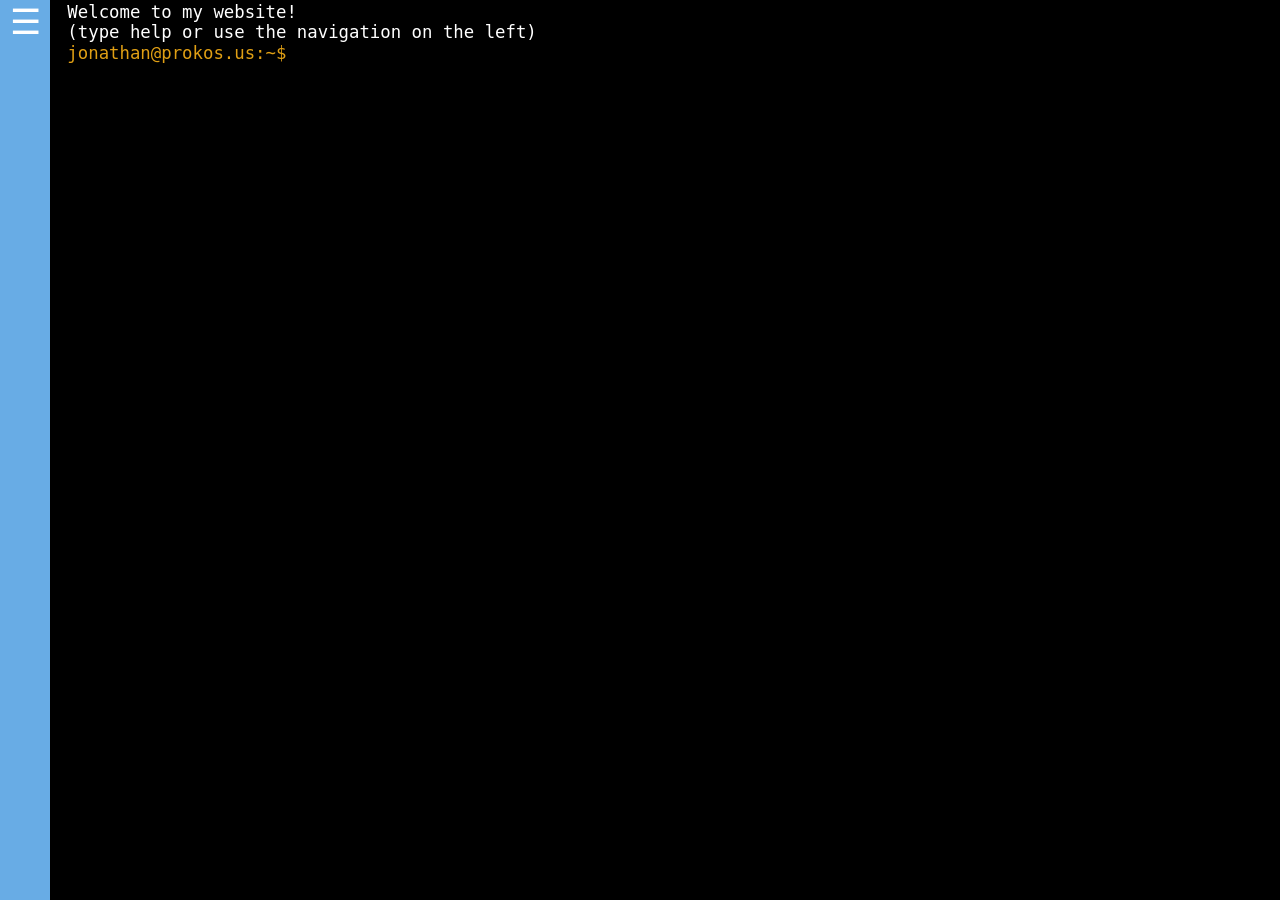
==== index.html @ 9cf555de "init" ====
<html>

<head>
    <meta charset="utf-8" />
    <meta http-equiv="X-UA-Compatible" content="chrome=1" />
    <meta name="viewport" content="width=device-width, initial-scale=1.0">
    <title>Jonathan Prokos</title>
    <link rel="icon" src="./img/favicon.png" type="image/x-icon" />
    <link href="./css/main.css" rel="stylesheet" type="text/css" />
    <script src="./js/polyfills.js"></script>
    <script src="./js/main.js"></script> </head>

<body>
    <div id="sidenav">
        <button id="sidenavBtn">&#9776;</button>
        <img id="profilePic" src="./img/profile.jpg" height="auto" width="100%">
    </div>
    <div id="container">
        <div id="output"></div>
        <div id="input-line" class="input-line">
            <div id="prompt" class="prompt-color"></div>&nbsp;
            <div>
                <input type="text" id="cmdline" autocomplete="off" autocorrect="off" autocapitalize="off" spellcheck="false"
                    autofocus/>
            </div>
        </div>
    </div>
</body>

</html>
---- css/main.css ----
::selection {
    background: #f7d07e;
}
html, body {
    width: 100%;
    height: 100%;
    margin: 0;
}
body {
    font-size: 13pt;
    font-family: monospace;
    color: white;
    background-color: black;
}
#container {
    padding: .1em 1.5em 1em 1em;
    margin-left: 50px;
    margin-right: 135px;
}
#cmdline {
    outline: none;
    background-color: transparent;
    margin: 0;
    width: 100%;
    font: inherit;
    border: none;
    color: inherit;
}
#output {
    clear: both;
    width: 100%;
}
#prompt {
    white-space: nowrap;
    display: -webkit-box;
    -webkit-box-pack: center;
    -webkit-box-orient: vertical;
    display: -moz-box;
    -moz-box-pack: center;
    -moz-box-orient: vertical;
    display: box;
    box-pack: center;
    box-orient: vertical;
    -webkit-user-select: none;
    -moz-user-select: none;
    user-select: none;
}
.prompt-color {
    color: #e09f14;
}
.input-line {
    display: -webkit-box;
    -webkit-box-orient: horizontal;
    -webkit-box-align: stretch;
    display: -moz-box;
    -moz-box-orient: horizontal;
    -moz-box-align: stretch;
    display: box;
    box-orient: horizontal;
    box-align: stretch;
    clear: both;
}
.input-line > div:nth-child(2) {
    -webkit-box-flex: 1;
    -moz-box-flex: 1;
    box-flex: 1;
}

/* SIDE NAV */

#sidenavBtn {
    position: absolute !important;
    padding: 2px !important; 
    top: 0 !important;
    right: 7px !important;
    font-size: 35px !important;
}

#sidenav {
    height: 100%;
    width: 50px;
    position: fixed;
    z-index: 9;
    top: 0;
    left: 0;
    background-color: #68ace5;
    opacity: 1;
    overflow-x: hidden;
    transition: 0.3s;
    padding-top: 60px;
}
#sidenav img {
    display: block;
    position: absolute;
    left: 50%;
    transform: translateX(-50%);
    bottom: 100px;
    transition: 0.3s;
    opacity: 0;
}

#sidenav img:focus {
    outline: none;
}

#sidenav button {
    padding: 8px 8px 8px 32px;
    cursor: pointer;
    text-decoration: none;
    font-size: 15pt;
    color: white;
    display: block;
    transition: 0.3s;
    background:none !important;
    border:none;
}
#sidenav button:hover {
    color: #442e00;
}

@media screen and (max-height: 450px) {
    body {
        font-size: 11pt;
    }
    #sidenav {
       padding-top: 15px;
   }
    #sidenav a {
       font-size: 13px;
   }
}

@media screen and (max-width: 900px) {
    #githubImg img {
        transform: translateX(900px);
    }

    #container {
        margin-right: 0;
    }
}
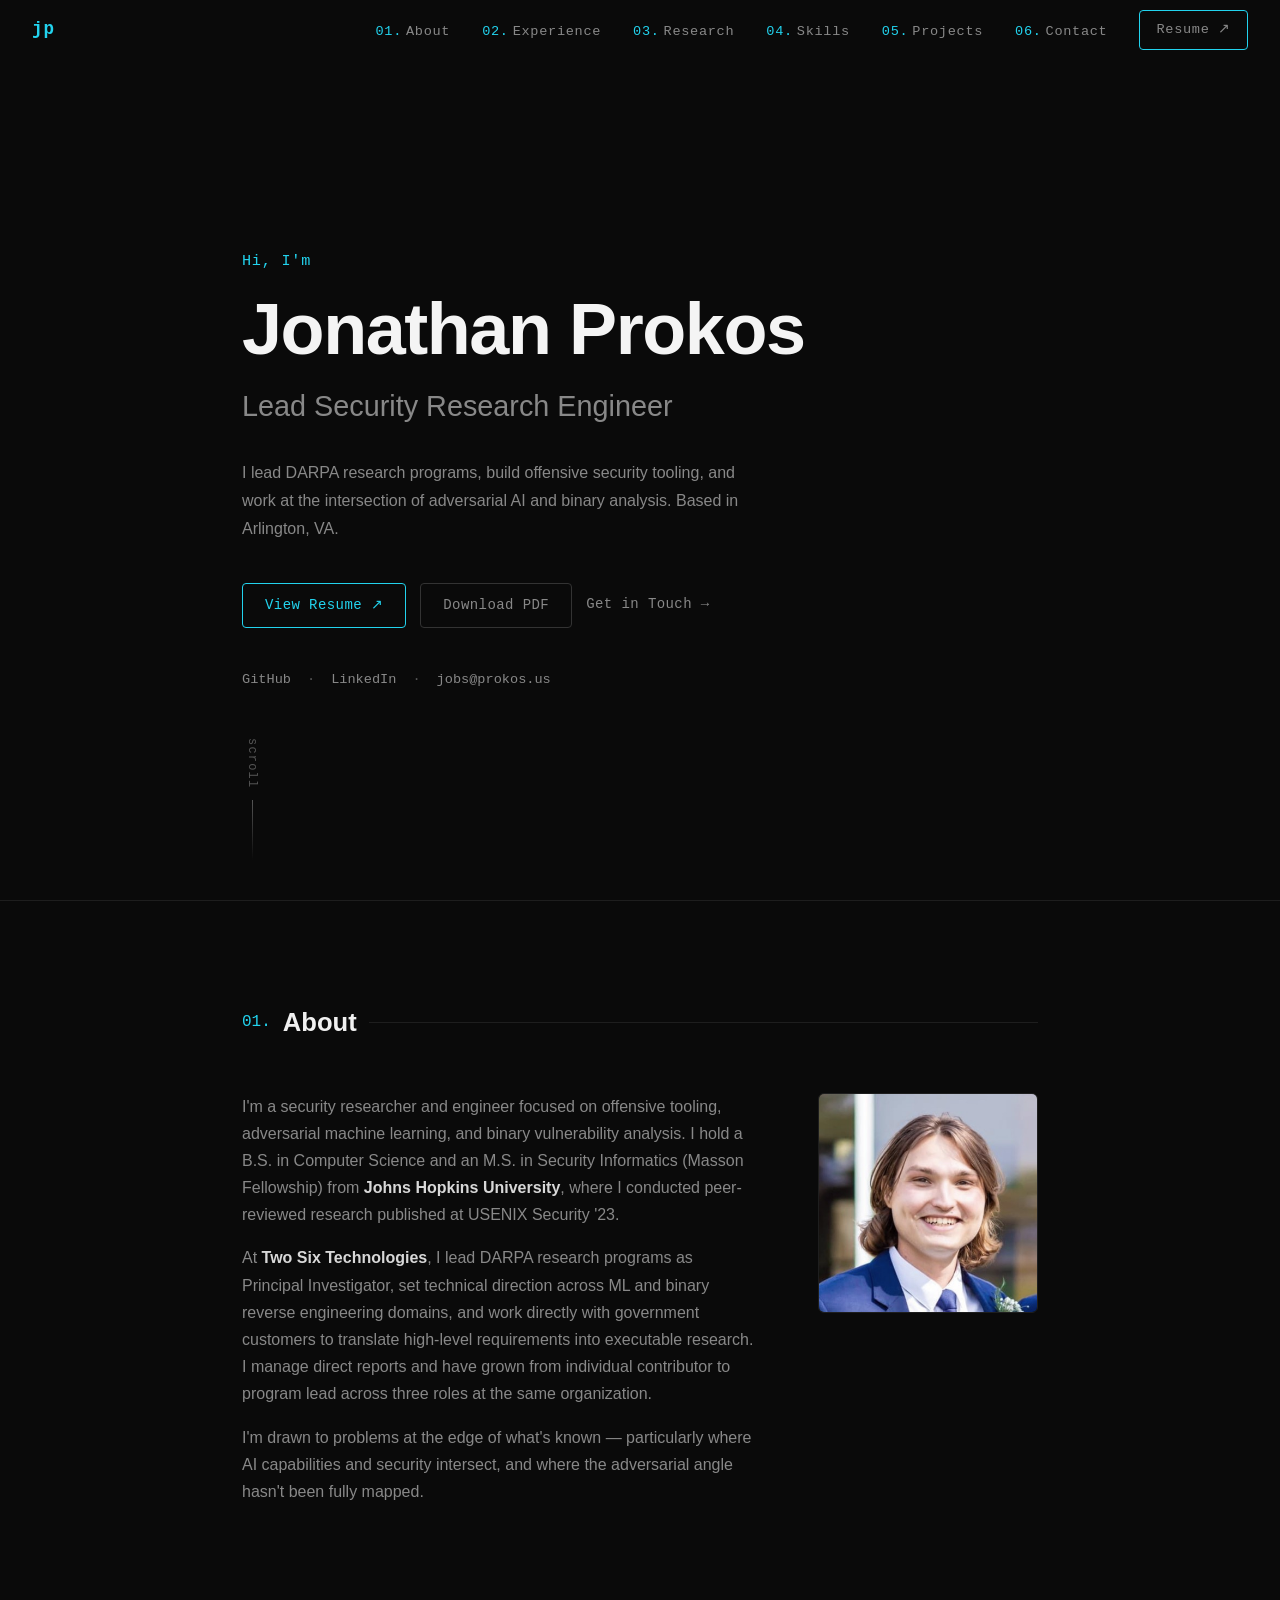
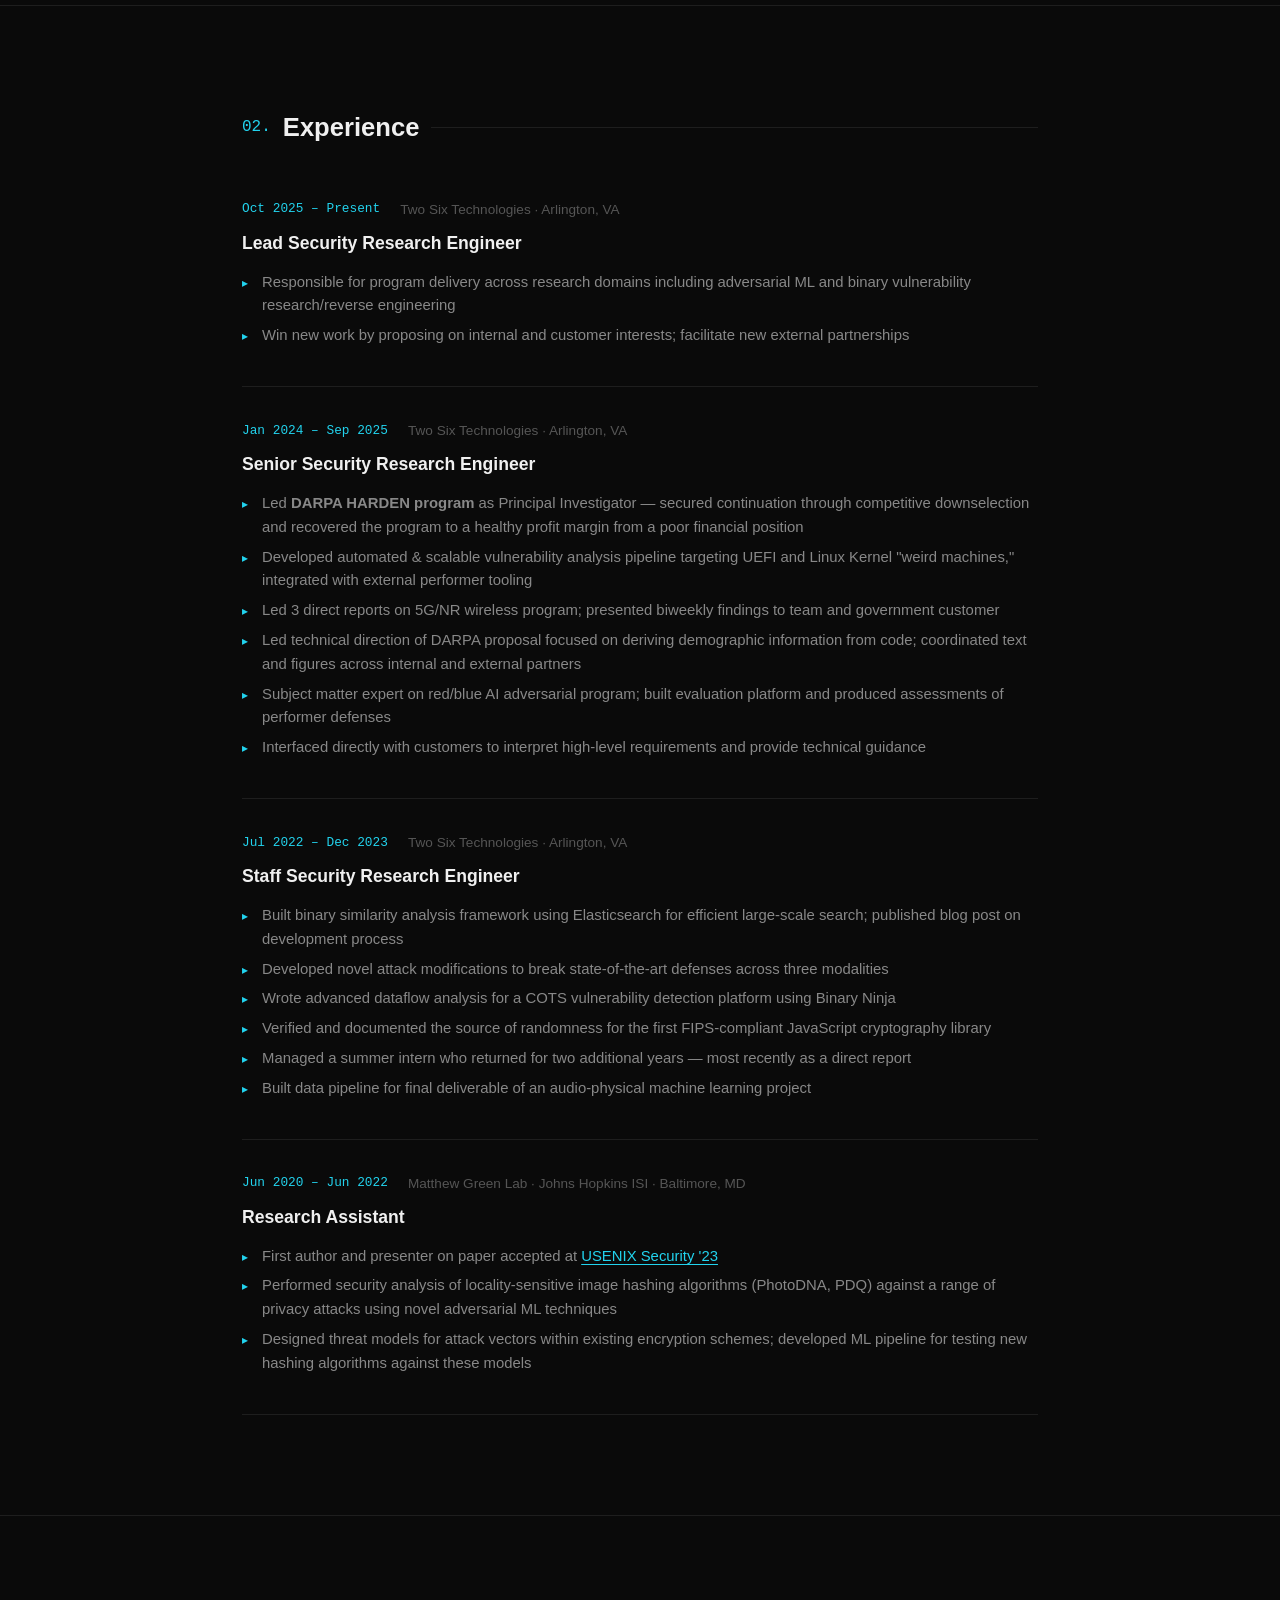
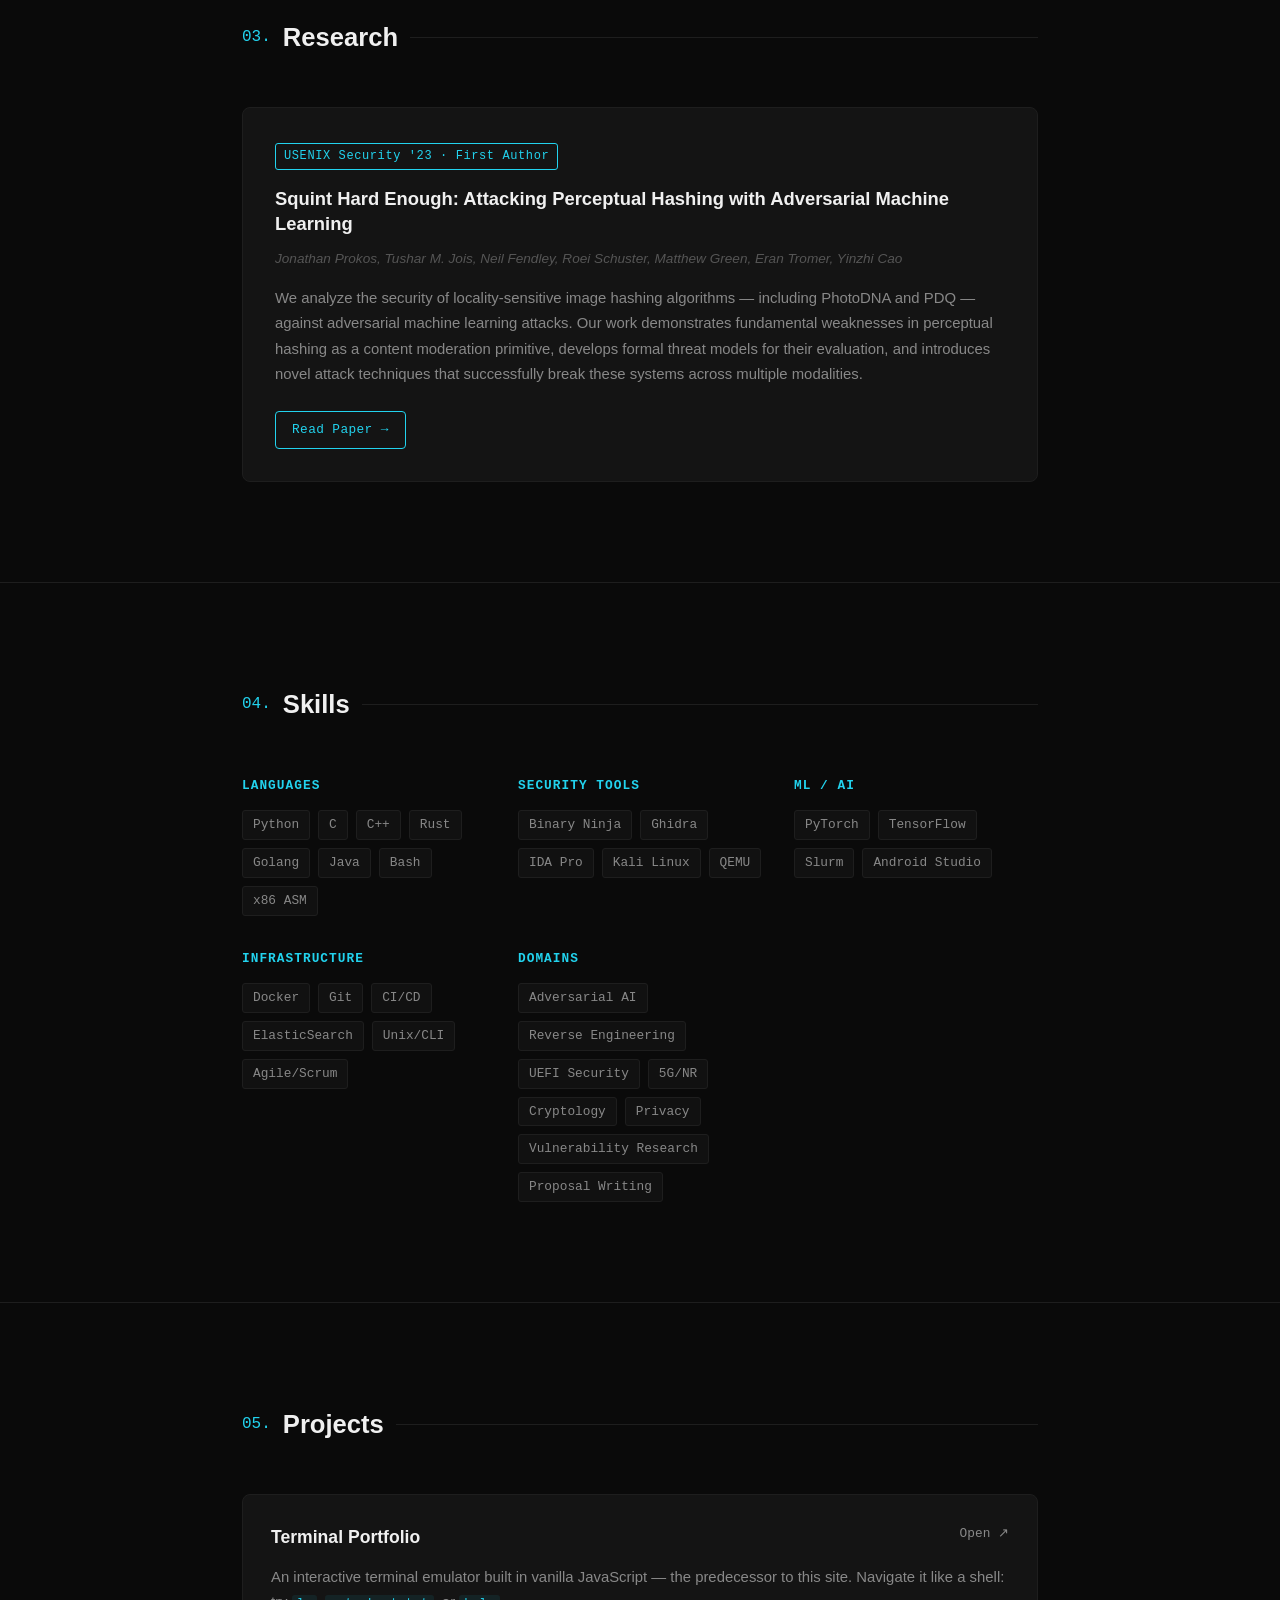
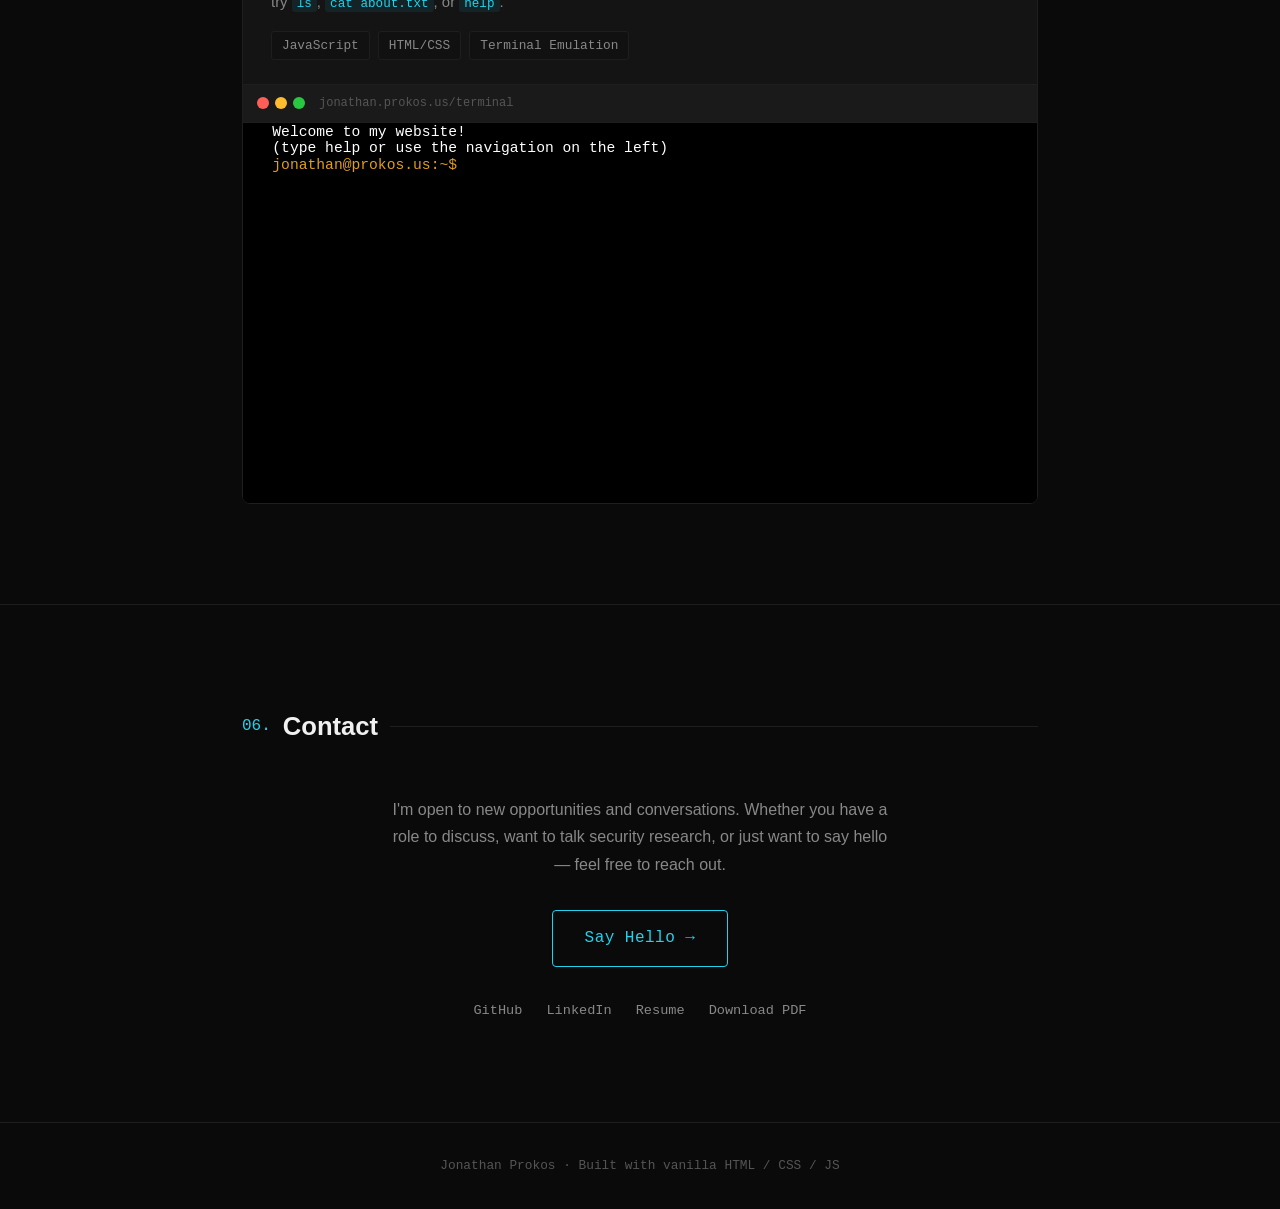
==== commit c3c7b1b5: "Rewrite site as resume-forward portfolio       Replace terminal-only landing page with a full single" ====
--- a/index.html
+++ b/index.html
@@ -1,30 +1,363 @@
-<html>
+<!DOCTYPE html>
+<html lang="en">
 
 <head>
-    <meta charset="utf-8" />
-    <meta http-equiv="X-UA-Compatible" content="chrome=1" />
-    <meta name="viewport" content="width=device-width, initial-scale=1.0">
+    <meta charset="UTF-8" />
+    <meta http-equiv="X-UA-Compatible" content="IE=edge" />
+    <meta name="viewport" content="width=device-width, initial-scale=1.0" />
     <title>Jonathan Prokos</title>
-    <link rel="icon" src="./img/favicon.png" type="image/x-icon" />
-    <link href="./css/main.css" rel="stylesheet" type="text/css" />
-    <script src="./js/polyfills.js"></script>
-    <script src="./js/main.js"></script> </head>
+    <meta name="description" content="Lead Security Research Engineer — adversarial AI, binary analysis, DARPA research programs." />
+    <link rel="icon" href="./img/favicon.png" type="image/x-icon" />
+    <link rel="stylesheet" href="./css/site.css" />
+</head>
 
 <body>
-    <div id="sidenav">
-        <button id="sidenavBtn">&#9776;</button>
-        <img id="profilePic" src="./img/profile.jpg" height="auto" width="100%">
-    </div>
-    <div id="container">
-        <div id="output"></div>
-        <div id="input-line" class="input-line">
-            <div id="prompt" class="prompt-color"></div>&nbsp;
-            <div>
-                <input type="text" id="cmdline" autocomplete="off" autocorrect="off" autocapitalize="off" spellcheck="false"
-                    autofocus/>
-            </div>
-        </div>
-    </div>
+
+    <!-- ===================== Navbar ===================== -->
+    <nav id="navbar">
+        <div class="nav-brand">jp</div>
+        <button class="nav-toggle" id="navToggle" aria-label="Toggle menu">&#9776;</button>
+        <ul class="nav-links" id="navLinks">
+            <li><a href="#about"><span class="nav-num">01.</span>About</a></li>
+            <li><a href="#experience"><span class="nav-num">02.</span>Experience</a></li>
+            <li><a href="#research"><span class="nav-num">03.</span>Research</a></li>
+            <li><a href="#skills"><span class="nav-num">04.</span>Skills</a></li>
+            <li><a href="#projects"><span class="nav-num">05.</span>Projects</a></li>
+            <li><a href="#contact"><span class="nav-num">06.</span>Contact</a></li>
+            <li><a href="https://resume.prokos.us" target="_blank" class="btn btn-primary btn-sm">Resume ↗</a></li>
+        </ul>
+    </nav>
+
+    <!-- ===================== Hero ===================== -->
+    <section id="hero">
+        <div class="hero-content">
+            <p class="hero-greeting">Hi, I'm</p>
+            <h1 class="hero-name">Jonathan Prokos</h1>
+            <h2 class="hero-title">Lead Security Research Engineer</h2>
+            <p class="hero-bio">
+                I lead DARPA research programs, build offensive security tooling, and work at the intersection
+                of adversarial AI and binary analysis. Based in Arlington, VA.
+            </p>
+            <div class="hero-cta">
+                <a href="https://resume.prokos.us" target="_blank" class="btn btn-primary">View Resume ↗</a>
+                <a href="./ProkosResume.pdf" download class="btn btn-secondary">Download PDF</a>
+                <a href="#contact" class="btn btn-ghost">Get in Touch →</a>
+            </div>
+            <div class="hero-links">
+                <a href="https://github.com/jprokos1" target="_blank">GitHub</a>
+                <span>·</span>
+                <a href="https://www.linkedin.com/in/jonathan-p-546765b3/" target="_blank">LinkedIn</a>
+                <span>·</span>
+                <a href="mailto:jobs@prokos.us">jobs@prokos.us</a>
+            </div>
+        </div>
+        <div class="hero-scroll">
+            <span>scroll</span>
+            <div class="scroll-line"></div>
+        </div>
+    </section>
+
+    <!-- ===================== About ===================== -->
+    <section id="about">
+        <div class="container">
+            <h2 class="section-title"><span class="accent">01.</span> About</h2>
+            <div class="about-grid">
+                <div class="about-text">
+                    <p>
+                        I'm a security researcher and engineer focused on offensive tooling, adversarial machine
+                        learning, and binary vulnerability analysis. I hold a B.S. in Computer Science and an
+                        M.S. in Security Informatics (Masson Fellowship) from
+                        <strong>Johns Hopkins University</strong>, where I conducted peer-reviewed research
+                        published at USENIX Security '23.
+                    </p>
+                    <p>
+                        At <strong>Two Six Technologies</strong>, I lead DARPA research programs as Principal
+                        Investigator, set technical direction across ML and binary reverse engineering domains,
+                        and work directly with government customers to translate high-level requirements into
+                        executable research. I manage direct reports and have grown from individual contributor
+                        to program lead across three roles at the same organization.
+                    </p>
+                    <p>
+                        I'm drawn to problems at the edge of what's known — particularly where AI capabilities
+                        and security intersect, and where the adversarial angle hasn't been fully mapped.
+                    </p>
+                </div>
+                <div class="about-img">
+                    <img src="./img/profile.jpg" alt="Jonathan Prokos" />
+                </div>
+            </div>
+        </div>
+    </section>
+
+    <!-- ===================== Experience ===================== -->
+    <section id="experience">
+        <div class="container">
+            <h2 class="section-title"><span class="accent">02.</span> Experience</h2>
+            <div class="timeline">
+
+                <div class="timeline-item">
+                    <div class="timeline-meta">
+                        <span class="timeline-date">Oct 2025 – Present</span>
+                        <span class="timeline-company">Two Six Technologies &middot; Arlington, VA</span>
+                    </div>
+                    <h3 class="timeline-role">Lead Security Research Engineer</h3>
+                    <ul class="timeline-bullets">
+                        <li>Responsible for program delivery across research domains including adversarial ML and binary vulnerability research/reverse engineering</li>
+                        <li>Win new work by proposing on internal and customer interests; facilitate new external partnerships</li>
+                    </ul>
+                </div>
+
+                <div class="timeline-item">
+                    <div class="timeline-meta">
+                        <span class="timeline-date">Jan 2024 – Sep 2025</span>
+                        <span class="timeline-company">Two Six Technologies &middot; Arlington, VA</span>
+                    </div>
+                    <h3 class="timeline-role">Senior Security Research Engineer</h3>
+                    <ul class="timeline-bullets">
+                        <li>Led <strong>DARPA HARDEN program</strong> as Principal Investigator — secured continuation through competitive downselection and recovered the program to a healthy profit margin from a poor financial position</li>
+                        <li>Developed automated &amp; scalable vulnerability analysis pipeline targeting UEFI and Linux Kernel "weird machines," integrated with external performer tooling</li>
+                        <li>Led 3 direct reports on 5G/NR wireless program; presented biweekly findings to team and government customer</li>
+                        <li>Led technical direction of DARPA proposal focused on deriving demographic information from code; coordinated text and figures across internal and external partners</li>
+                        <li>Subject matter expert on red/blue AI adversarial program; built evaluation platform and produced assessments of performer defenses</li>
+                        <li>Interfaced directly with customers to interpret high-level requirements and provide technical guidance</li>
+                    </ul>
+                </div>
+
+                <div class="timeline-item">
+                    <div class="timeline-meta">
+                        <span class="timeline-date">Jul 2022 – Dec 2023</span>
+                        <span class="timeline-company">Two Six Technologies &middot; Arlington, VA</span>
+                    </div>
+                    <h3 class="timeline-role">Staff Security Research Engineer</h3>
+                    <ul class="timeline-bullets">
+                        <li>Built binary similarity analysis framework using Elasticsearch for efficient large-scale search; published blog post on development process</li>
+                        <li>Developed novel attack modifications to break state-of-the-art defenses across three modalities</li>
+                        <li>Wrote advanced dataflow analysis for a COTS vulnerability detection platform using Binary Ninja</li>
+                        <li>Verified and documented the source of randomness for the first FIPS-compliant JavaScript cryptography library</li>
+                        <li>Managed a summer intern who returned for two additional years — most recently as a direct report</li>
+                        <li>Built data pipeline for final deliverable of an audio-physical machine learning project</li>
+                    </ul>
+                </div>
+
+                <div class="timeline-item">
+                    <div class="timeline-meta">
+                        <span class="timeline-date">Jun 2020 – Jun 2022</span>
+                        <span class="timeline-company">Matthew Green Lab &middot; Johns Hopkins ISI &middot; Baltimore, MD</span>
+                    </div>
+                    <h3 class="timeline-role">Research Assistant</h3>
+                    <ul class="timeline-bullets">
+                        <li>First author and presenter on paper accepted at
+                            <a href="https://www.usenix.org/conference/usenixsecurity23" target="_blank" class="inline-link">USENIX Security '23</a>
+                        </li>
+                        <li>Performed security analysis of locality-sensitive image hashing algorithms (PhotoDNA, PDQ) against a range of privacy attacks using novel adversarial ML techniques</li>
+                        <li>Designed threat models for attack vectors within existing encryption schemes; developed ML pipeline for testing new hashing algorithms against these models</li>
+                    </ul>
+                </div>
+
+            </div>
+        </div>
+    </section>
+
+    <!-- ===================== Research ===================== -->
+    <section id="research">
+        <div class="container">
+            <h2 class="section-title"><span class="accent">03.</span> Research</h2>
+            <div class="research-card">
+                <div class="research-badge">USENIX Security '23 &middot; First Author</div>
+                <h3 class="research-title">Squint Hard Enough: Attacking Perceptual Hashing with Adversarial Machine Learning</h3>
+                <p class="research-authors">Jonathan Prokos, Tushar M. Jois, Neil Fendley, Roei Schuster, Matthew Green, Eran Tromer, Yinzhi Cao</p>
+                <p class="research-abstract">
+                    We analyze the security of locality-sensitive image hashing algorithms — including PhotoDNA and PDQ — against
+                    adversarial machine learning attacks. Our work demonstrates fundamental weaknesses in perceptual hashing
+                    as a content moderation primitive, develops formal threat models for their evaluation, and introduces novel
+                    attack techniques that successfully break these systems across multiple modalities.
+                </p>
+                <div class="research-links">
+                    <a href="https://www.usenix.org/conference/usenixsecurity23/presentation/prokos" target="_blank" class="btn btn-primary btn-sm">Read Paper →</a>
+                </div>
+            </div>
+        </div>
+    </section>
+
+    <!-- ===================== Skills ===================== -->
+    <section id="skills">
+        <div class="container">
+            <h2 class="section-title"><span class="accent">04.</span> Skills</h2>
+            <div class="skills-grid">
+                <div class="skill-group">
+                    <h4>Languages</h4>
+                    <div class="tags">
+                        <span>Python</span>
+                        <span>C</span>
+                        <span>C++</span>
+                        <span>Rust</span>
+                        <span>Golang</span>
+                        <span>Java</span>
+                        <span>Bash</span>
+                        <span>x86 ASM</span>
+                    </div>
+                </div>
+                <div class="skill-group">
+                    <h4>Security Tools</h4>
+                    <div class="tags">
+                        <span>Binary Ninja</span>
+                        <span>Ghidra</span>
+                        <span>IDA Pro</span>
+                        <span>Kali Linux</span>
+                        <span>QEMU</span>
+                    </div>
+                </div>
+                <div class="skill-group">
+                    <h4>ML / AI</h4>
+                    <div class="tags">
+                        <span>PyTorch</span>
+                        <span>TensorFlow</span>
+                        <span>Slurm</span>
+                        <span>Android Studio</span>
+                    </div>
+                </div>
+                <div class="skill-group">
+                    <h4>Infrastructure</h4>
+                    <div class="tags">
+                        <span>Docker</span>
+                        <span>Git</span>
+                        <span>CI/CD</span>
+                        <span>ElasticSearch</span>
+                        <span>Unix/CLI</span>
+                        <span>Agile/Scrum</span>
+                    </div>
+                </div>
+                <div class="skill-group">
+                    <h4>Domains</h4>
+                    <div class="tags">
+                        <span>Adversarial AI</span>
+                        <span>Reverse Engineering</span>
+                        <span>UEFI Security</span>
+                        <span>5G/NR</span>
+                        <span>Cryptology</span>
+                        <span>Privacy</span>
+                        <span>Vulnerability Research</span>
+                        <span>Proposal Writing</span>
+                    </div>
+                </div>
+            </div>
+        </div>
+    </section>
+
+    <!-- ===================== Projects ===================== -->
+    <section id="projects">
+        <div class="container">
+            <h2 class="section-title"><span class="accent">05.</span> Projects</h2>
+            <div class="projects-grid">
+
+                <div class="project-card">
+                    <div class="project-header">
+                        <div class="project-title-row">
+                            <h3>Terminal Portfolio</h3>
+                            <div class="project-links">
+                                <a href="./terminal/" target="_blank">Open ↗</a>
+                            </div>
+                        </div>
+                        <p class="project-desc">
+                            An interactive terminal emulator built in vanilla JavaScript — the predecessor to this site.
+                            Navigate it like a shell: try <code>ls</code>, <code>cat about.txt</code>, or <code>help</code>.
+                        </p>
+                        <div class="tags">
+                            <span>JavaScript</span>
+                            <span>HTML/CSS</span>
+                            <span>Terminal Emulation</span>
+                        </div>
+                    </div>
+                    <div class="terminal-embed">
+                        <div class="terminal-chrome">
+                            <span class="dot red"></span>
+                            <span class="dot yellow"></span>
+                            <span class="dot green"></span>
+                            <span class="terminal-url">jonathan.prokos.us/terminal</span>
+                        </div>
+                        <iframe
+                            src="./terminal/"
+                            title="Terminal Portfolio"
+                            frameborder="0"
+                            scrolling="no">
+                        </iframe>
+                    </div>
+                </div>
+
+            </div>
+        </div>
+    </section>
+
+    <!-- ===================== Contact ===================== -->
+    <section id="contact">
+        <div class="container">
+            <h2 class="section-title"><span class="accent">06.</span> Contact</h2>
+            <div class="contact-content">
+                <p>
+                    I'm open to new opportunities and conversations. Whether you have a role to discuss,
+                    want to talk security research, or just want to say hello — feel free to reach out.
+                </p>
+                <a href="mailto:jobs@prokos.us" class="btn btn-primary btn-lg">Say Hello →</a>
+                <div class="contact-links">
+                    <a href="https://github.com/jprokos1" target="_blank">GitHub</a>
+                    <a href="https://www.linkedin.com/in/jonathan-p-546765b3/" target="_blank">LinkedIn</a>
+                    <a href="https://resume.prokos.us" target="_blank">Resume</a>
+                    <a href="./ProkosResume.pdf" download>Download PDF</a>
+                </div>
+            </div>
+        </div>
+    </section>
+
+    <!-- ===================== Footer ===================== -->
+    <footer>
+        <p>Jonathan Prokos &middot; Built with vanilla HTML / CSS / JS</p>
+    </footer>
+
+    <!-- ===================== Scripts ===================== -->
+    <script>
+        // Navbar shadow on scroll
+        const navbar = document.getElementById('navbar');
+        window.addEventListener('scroll', () => {
+            navbar.classList.toggle('scrolled', window.scrollY > 20);
+        });
+
+        // Mobile nav toggle
+        document.getElementById('navToggle').addEventListener('click', () => {
+            document.getElementById('navLinks').classList.toggle('open');
+        });
+
+        // Close mobile nav on link click
+        document.querySelectorAll('.nav-links a').forEach(link => {
+            link.addEventListener('click', () => {
+                document.getElementById('navLinks').classList.remove('open');
+            });
+        });
+
+        // Smooth scroll for anchor links
+        document.querySelectorAll('a[href^="#"]').forEach(anchor => {
+            anchor.addEventListener('click', function (e) {
+                const target = document.querySelector(this.getAttribute('href'));
+                if (target) {
+                    e.preventDefault();
+                    target.scrollIntoView({ behavior: 'smooth' });
+                }
+            });
+        });
+
+        // Fade-in on scroll
+        const observer = new IntersectionObserver(entries => {
+            entries.forEach(entry => {
+                if (entry.isIntersecting) {
+                    entry.target.classList.add('visible');
+                    observer.unobserve(entry.target);
+                }
+            });
+        }, { threshold: 0.08 });
+
+        document.querySelectorAll('.timeline-item, .research-card, .skill-group, .project-card').forEach(el => {
+            observer.observe(el);
+        });
+    </script>
+
 </body>
-
-</html>+</html>
--- a/css/site.css
+++ b/css/site.css
@@ -0,0 +1,781 @@
+/* =====================
+   Reset & Variables
+   ===================== */
+*, *::before, *::after {
+    box-sizing: border-box;
+    margin: 0;
+    padding: 0;
+}
+
+:root {
+    --bg:           #0a0a0a;
+    --bg-surface:   #111111;
+    --bg-card:      #141414;
+    --border:       #1e1e1e;
+    --border-hover: #333333;
+    --text:         #d8d8d8;
+    --text-muted:   #888888;
+    --text-dim:     #555555;
+    --accent:       #22d3ee;
+    --accent-dim:   rgba(34, 211, 238, 0.08);
+    --font-sans:    -apple-system, BlinkMacSystemFont, 'Segoe UI', Helvetica, Arial, sans-serif;
+    --font-mono:    'Courier New', Courier, monospace;
+    --max-width:    860px;
+    --nav-height:   60px;
+    --section-gap:  100px;
+}
+
+html {
+    scroll-behavior: smooth;
+}
+
+body {
+    background-color: var(--bg);
+    color: var(--text);
+    font-family: var(--font-sans);
+    font-size: 16px;
+    line-height: 1.7;
+    -webkit-font-smoothing: antialiased;
+    -moz-osx-font-smoothing: grayscale;
+}
+
+a {
+    color: var(--accent);
+    text-decoration: none;
+    transition: opacity 0.2s;
+}
+a:hover { opacity: 0.75; }
+
+::selection {
+    background: rgba(34, 211, 238, 0.25);
+}
+
+/* =====================
+   Layout
+   ===================== */
+.container {
+    max-width: var(--max-width);
+    margin: 0 auto;
+    padding: 0 32px;
+}
+
+section {
+    padding: var(--section-gap) 0;
+}
+
+/* =====================
+   Typography
+   ===================== */
+.section-title {
+    font-size: 1.6rem;
+    font-weight: 600;
+    color: #f0f0f0;
+    margin-bottom: 48px;
+    display: flex;
+    align-items: center;
+    gap: 12px;
+    white-space: nowrap;
+}
+.section-title::after {
+    content: '';
+    display: block;
+    height: 1px;
+    background: var(--border);
+    flex: 1;
+    min-width: 40px;
+}
+.accent {
+    color: var(--accent);
+    font-family: var(--font-mono);
+    font-size: 1rem;
+    font-weight: 400;
+}
+
+/* =====================
+   Navbar
+   ===================== */
+#navbar {
+    position: fixed;
+    top: 0;
+    left: 0;
+    right: 0;
+    height: var(--nav-height);
+    display: flex;
+    align-items: center;
+    justify-content: space-between;
+    padding: 0 32px;
+    z-index: 100;
+    transition: background 0.3s, border-bottom 0.3s;
+}
+#navbar.scrolled {
+    background: rgba(10, 10, 10, 0.92);
+    backdrop-filter: blur(12px);
+    border-bottom: 1px solid var(--border);
+}
+
+.nav-brand {
+    font-family: var(--font-mono);
+    font-size: 1.1rem;
+    color: var(--accent);
+    font-weight: 700;
+    letter-spacing: 0.05em;
+}
+
+.nav-links {
+    list-style: none;
+    display: flex;
+    gap: 32px;
+    align-items: center;
+}
+.nav-links a {
+    font-size: 0.85rem;
+    color: var(--text-muted);
+    letter-spacing: 0.05em;
+    font-family: var(--font-mono);
+    transition: color 0.2s;
+}
+.nav-links a:hover {
+    color: var(--accent);
+    opacity: 1;
+}
+.nav-links .nav-num {
+    color: var(--accent);
+    margin-right: 4px;
+}
+
+.nav-toggle {
+    display: none;
+    background: none;
+    border: none;
+    color: var(--text);
+    font-size: 1.4rem;
+    cursor: pointer;
+    padding: 4px;
+}
+
+/* =====================
+   Hero
+   ===================== */
+#hero {
+    min-height: 100vh;
+    display: flex;
+    flex-direction: column;
+    justify-content: center;
+    padding: calc(var(--nav-height) + 40px) 32px 60px;
+    max-width: var(--max-width);
+    margin: 0 auto;
+    position: relative;
+}
+
+.hero-greeting {
+    font-family: var(--font-mono);
+    color: var(--accent);
+    font-size: 0.95rem;
+    margin-bottom: 16px;
+    letter-spacing: 0.05em;
+}
+
+.hero-name {
+    font-size: clamp(2.4rem, 7vw, 4.5rem);
+    font-weight: 700;
+    color: #f4f4f4;
+    line-height: 1.1;
+    margin-bottom: 12px;
+    letter-spacing: -0.02em;
+}
+
+.hero-title {
+    font-size: clamp(1.1rem, 3vw, 1.8rem);
+    font-weight: 400;
+    color: var(--text-muted);
+    margin-bottom: 28px;
+}
+
+.hero-bio {
+    max-width: 520px;
+    color: var(--text-muted);
+    font-size: 1rem;
+    margin-bottom: 40px;
+    line-height: 1.75;
+}
+
+.hero-cta {
+    display: flex;
+    gap: 14px;
+    flex-wrap: wrap;
+    margin-bottom: 40px;
+}
+
+.hero-links {
+    display: flex;
+    gap: 16px;
+    align-items: center;
+    font-family: var(--font-mono);
+    font-size: 0.85rem;
+}
+.hero-links span {
+    color: var(--text-dim);
+}
+.hero-links a {
+    color: var(--text-muted);
+    transition: color 0.2s;
+}
+.hero-links a:hover {
+    color: var(--accent);
+    opacity: 1;
+}
+
+.hero-scroll {
+    position: absolute;
+    bottom: 40px;
+    left: 32px;
+    display: flex;
+    align-items: center;
+    gap: 12px;
+    color: var(--text-dim);
+    font-family: var(--font-mono);
+    font-size: 0.75rem;
+    letter-spacing: 0.1em;
+    writing-mode: vertical-lr;
+}
+.scroll-line {
+    width: 1px;
+    height: 60px;
+    background: linear-gradient(to bottom, var(--text-dim), transparent);
+}
+
+/* =====================
+   Buttons
+   ===================== */
+.btn {
+    display: inline-block;
+    padding: 10px 22px;
+    border-radius: 4px;
+    font-size: 0.875rem;
+    font-family: var(--font-mono);
+    font-weight: 500;
+    letter-spacing: 0.03em;
+    transition: all 0.2s;
+    cursor: pointer;
+    text-decoration: none;
+}
+
+.btn-primary {
+    background: transparent;
+    color: var(--accent);
+    border: 1px solid var(--accent);
+}
+.btn-primary:hover {
+    background: var(--accent-dim);
+    opacity: 1;
+}
+
+.btn-secondary {
+    background: transparent;
+    color: var(--text-muted);
+    border: 1px solid var(--border-hover);
+}
+.btn-secondary:hover {
+    border-color: var(--text-muted);
+    color: var(--text);
+    opacity: 1;
+}
+
+.btn-ghost {
+    color: var(--text-muted);
+    border: none;
+    padding-left: 0;
+}
+.btn-ghost:hover {
+    color: var(--text);
+    opacity: 1;
+}
+
+.btn-sm {
+    padding: 7px 16px;
+    font-size: 0.8rem;
+}
+
+.btn-lg {
+    padding: 14px 32px;
+    font-size: 1rem;
+}
+
+/* =====================
+   About
+   ===================== */
+#about {
+    border-top: 1px solid var(--border);
+}
+
+.about-grid {
+    display: grid;
+    grid-template-columns: 1fr 220px;
+    gap: 60px;
+    align-items: start;
+}
+
+.about-text p {
+    color: var(--text-muted);
+    margin-bottom: 16px;
+    font-size: 1rem;
+}
+.about-text p:last-child { margin-bottom: 0; }
+.about-text strong { color: var(--text); }
+
+.about-img {
+    position: relative;
+}
+.about-img img {
+    width: 100%;
+    border-radius: 6px;
+    filter: grayscale(20%);
+    border: 1px solid var(--border);
+    display: block;
+    transition: filter 0.3s;
+}
+.about-img:hover img {
+    filter: grayscale(0%);
+}
+
+/* =====================
+   Experience / Timeline
+   ===================== */
+#experience {
+    border-top: 1px solid var(--border);
+}
+
+.timeline {
+    display: flex;
+    flex-direction: column;
+    gap: 0;
+}
+
+.timeline-item {
+    padding: 32px 0;
+    border-bottom: 1px solid var(--border);
+    opacity: 0;
+    transform: translateY(20px);
+    transition: opacity 0.5s ease, transform 0.5s ease;
+}
+.timeline-item.visible {
+    opacity: 1;
+    transform: translateY(0);
+}
+.timeline-item:first-child {
+    padding-top: 0;
+}
+
+.timeline-meta {
+    display: flex;
+    gap: 20px;
+    margin-bottom: 8px;
+    flex-wrap: wrap;
+    align-items: center;
+}
+
+.timeline-date {
+    font-family: var(--font-mono);
+    font-size: 0.8rem;
+    color: var(--accent);
+    white-space: nowrap;
+}
+
+.timeline-company {
+    font-size: 0.85rem;
+    color: var(--text-dim);
+}
+
+.timeline-role {
+    font-size: 1.1rem;
+    font-weight: 600;
+    color: #f0f0f0;
+    margin-bottom: 12px;
+}
+
+.timeline-bullets {
+    list-style: none;
+    padding: 0;
+}
+.timeline-bullets li {
+    color: var(--text-muted);
+    font-size: 0.93rem;
+    padding-left: 20px;
+    position: relative;
+    margin-bottom: 6px;
+    line-height: 1.6;
+}
+.timeline-bullets li::before {
+    content: '▸';
+    position: absolute;
+    left: 0;
+    color: var(--accent);
+    font-size: 0.75rem;
+    top: 3px;
+}
+
+.inline-link {
+    color: var(--accent);
+    text-decoration: underline;
+    text-underline-offset: 3px;
+}
+
+/* =====================
+   Research
+   ===================== */
+#research {
+    border-top: 1px solid var(--border);
+}
+
+.research-card {
+    background: var(--bg-card);
+    border: 1px solid var(--border);
+    border-radius: 8px;
+    padding: 32px;
+    transition: border-color 0.2s;
+    opacity: 0;
+    transform: translateY(20px);
+    transition: opacity 0.5s ease, transform 0.5s ease, border-color 0.2s;
+}
+.research-card.visible {
+    opacity: 1;
+    transform: translateY(0);
+}
+.research-card:hover {
+    border-color: var(--border-hover);
+}
+
+.research-badge {
+    display: inline-block;
+    font-family: var(--font-mono);
+    font-size: 0.75rem;
+    color: var(--accent);
+    border: 1px solid var(--accent);
+    border-radius: 3px;
+    padding: 2px 8px;
+    margin-bottom: 16px;
+    letter-spacing: 0.05em;
+}
+
+.research-title {
+    font-size: 1.15rem;
+    font-weight: 600;
+    color: #f0f0f0;
+    margin-bottom: 10px;
+    line-height: 1.4;
+}
+
+.research-authors {
+    font-size: 0.85rem;
+    color: var(--text-dim);
+    margin-bottom: 16px;
+    font-style: italic;
+}
+
+.research-abstract {
+    color: var(--text-muted);
+    font-size: 0.93rem;
+    line-height: 1.7;
+    margin-bottom: 24px;
+}
+
+.research-links {
+    display: flex;
+    gap: 12px;
+}
+
+/* =====================
+   Skills
+   ===================== */
+#skills {
+    border-top: 1px solid var(--border);
+}
+
+.skills-grid {
+    display: grid;
+    grid-template-columns: repeat(auto-fill, minmax(240px, 1fr));
+    gap: 32px;
+}
+
+.skill-group {
+    opacity: 0;
+    transform: translateY(16px);
+    transition: opacity 0.4s ease, transform 0.4s ease;
+}
+.skill-group.visible {
+    opacity: 1;
+    transform: translateY(0);
+}
+
+.skill-group h4 {
+    font-family: var(--font-mono);
+    font-size: 0.8rem;
+    color: var(--accent);
+    letter-spacing: 0.08em;
+    text-transform: uppercase;
+    margin-bottom: 14px;
+}
+
+.tags {
+    display: flex;
+    flex-wrap: wrap;
+    gap: 8px;
+}
+
+.tags span {
+    font-size: 0.8rem;
+    color: var(--text-muted);
+    background: var(--bg-surface);
+    border: 1px solid var(--border);
+    border-radius: 3px;
+    padding: 3px 10px;
+    font-family: var(--font-mono);
+    transition: border-color 0.2s, color 0.2s;
+}
+.tags span:hover {
+    border-color: var(--accent);
+    color: var(--text);
+}
+
+/* =====================
+   Projects
+   ===================== */
+#projects {
+    border-top: 1px solid var(--border);
+}
+
+.projects-grid {
+    display: flex;
+    flex-direction: column;
+    gap: 32px;
+}
+
+.project-card {
+    background: var(--bg-card);
+    border: 1px solid var(--border);
+    border-radius: 8px;
+    overflow: hidden;
+    opacity: 0;
+    transform: translateY(20px);
+    transition: opacity 0.5s ease, transform 0.5s ease, border-color 0.2s;
+}
+.project-card.visible {
+    opacity: 1;
+    transform: translateY(0);
+}
+.project-card:hover {
+    border-color: var(--border-hover);
+}
+
+.project-header {
+    padding: 28px 28px 24px;
+}
+
+.project-title-row {
+    display: flex;
+    justify-content: space-between;
+    align-items: flex-start;
+    margin-bottom: 12px;
+    gap: 16px;
+}
+.project-title-row h3 {
+    font-size: 1.1rem;
+    font-weight: 600;
+    color: #f0f0f0;
+}
+.project-links {
+    display: flex;
+    gap: 16px;
+    flex-shrink: 0;
+}
+.project-links a {
+    font-family: var(--font-mono);
+    font-size: 0.8rem;
+    color: var(--text-muted);
+    transition: color 0.2s;
+}
+.project-links a:hover {
+    color: var(--accent);
+    opacity: 1;
+}
+
+.project-desc {
+    color: var(--text-muted);
+    font-size: 0.93rem;
+    margin-bottom: 16px;
+    line-height: 1.65;
+}
+.project-desc code {
+    font-family: var(--font-mono);
+    font-size: 0.85em;
+    color: var(--accent);
+    background: var(--accent-dim);
+    padding: 1px 5px;
+    border-radius: 3px;
+}
+
+/* Terminal embed */
+.terminal-embed {
+    border-top: 1px solid var(--border);
+    background: #000;
+}
+
+.terminal-chrome {
+    display: flex;
+    align-items: center;
+    gap: 6px;
+    padding: 8px 14px;
+    background: #1a1a1a;
+    border-bottom: 1px solid var(--border);
+}
+
+.dot {
+    width: 12px;
+    height: 12px;
+    border-radius: 50%;
+    display: inline-block;
+}
+.dot.red    { background: #ff5f57; }
+.dot.yellow { background: #febc2e; }
+.dot.green  { background: #28c840; }
+
+.terminal-url {
+    font-family: var(--font-mono);
+    font-size: 0.75rem;
+    color: var(--text-dim);
+    margin-left: 8px;
+}
+
+.terminal-embed iframe {
+    width: 100%;
+    height: 380px;
+    border: none;
+    display: block;
+    background: #000;
+}
+
+/* =====================
+   Contact
+   ===================== */
+#contact {
+    border-top: 1px solid var(--border);
+    text-align: center;
+}
+
+.contact-content {
+    max-width: 500px;
+    margin: 0 auto;
+}
+.contact-content p {
+    color: var(--text-muted);
+    margin-bottom: 32px;
+    font-size: 1rem;
+}
+.contact-links {
+    display: flex;
+    justify-content: center;
+    gap: 24px;
+    margin-top: 32px;
+    flex-wrap: wrap;
+}
+.contact-links a {
+    font-family: var(--font-mono);
+    font-size: 0.85rem;
+    color: var(--text-muted);
+    transition: color 0.2s;
+}
+.contact-links a:hover {
+    color: var(--accent);
+    opacity: 1;
+}
+
+/* =====================
+   Footer
+   ===================== */
+footer {
+    border-top: 1px solid var(--border);
+    padding: 32px;
+    text-align: center;
+    font-family: var(--font-mono);
+    font-size: 0.8rem;
+    color: var(--text-dim);
+}
+
+/* =====================
+   Responsive
+   ===================== */
+@media (max-width: 720px) {
+    :root {
+        --section-gap: 64px;
+    }
+
+    .container {
+        padding: 0 20px;
+    }
+
+    #hero {
+        padding-left: 20px;
+        padding-right: 20px;
+    }
+
+    .nav-links {
+        display: none;
+        position: fixed;
+        top: var(--nav-height);
+        left: 0;
+        right: 0;
+        background: rgba(10,10,10,0.97);
+        flex-direction: column;
+        gap: 0;
+        border-bottom: 1px solid var(--border);
+        padding: 12px 0;
+    }
+    .nav-links.open {
+        display: flex;
+    }
+    .nav-links li {
+        width: 100%;
+    }
+    .nav-links a {
+        display: block;
+        padding: 12px 32px;
+    }
+    .nav-toggle {
+        display: block;
+    }
+
+    .about-grid {
+        grid-template-columns: 1fr;
+    }
+    .about-img {
+        max-width: 180px;
+        order: -1;
+    }
+
+    .hero-scroll {
+        display: none;
+    }
+
+    .hero-cta {
+        gap: 10px;
+    }
+
+    .terminal-embed iframe {
+        height: 300px;
+    }
+
+    .skills-grid {
+        grid-template-columns: 1fr 1fr;
+        gap: 24px;
+    }
+}
+
+@media (max-width: 480px) {
+    .skills-grid {
+        grid-template-columns: 1fr;
+    }
+
+    .hero-cta .btn-ghost {
+        display: none;
+    }
+}
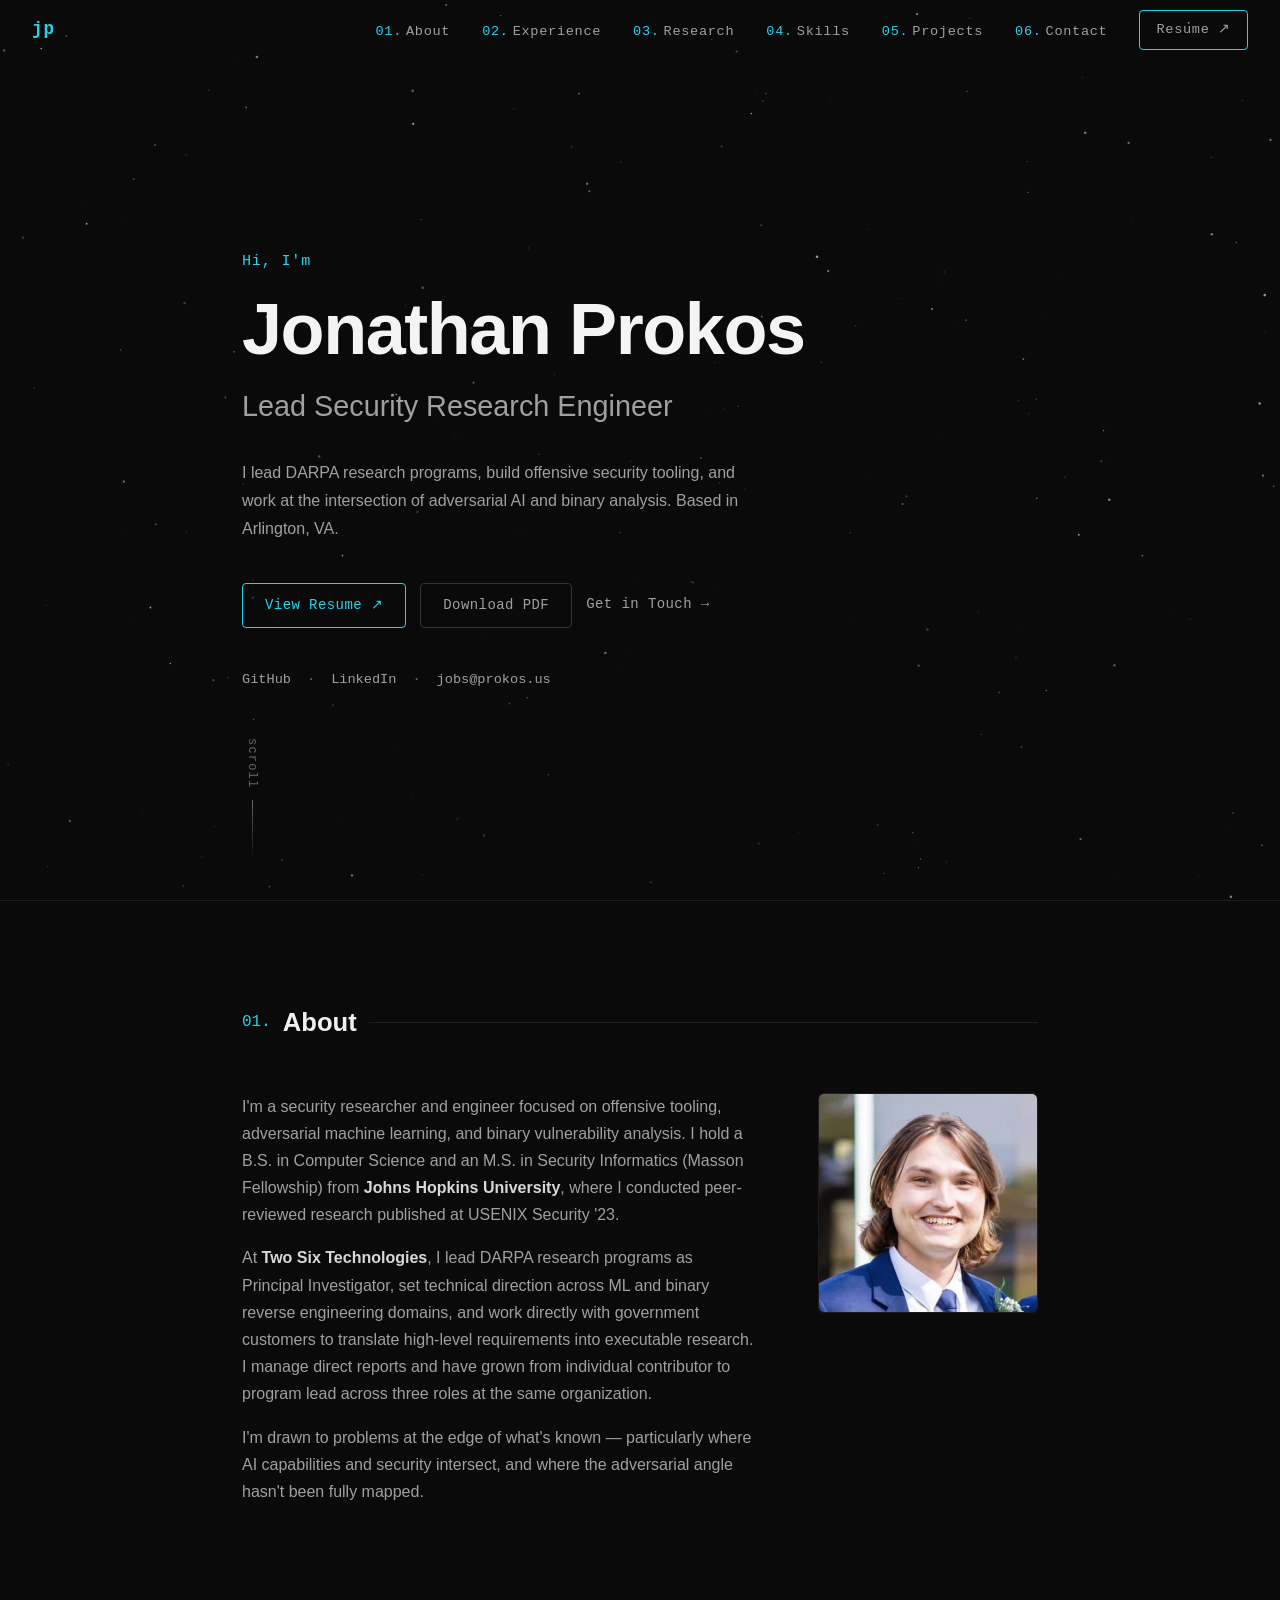
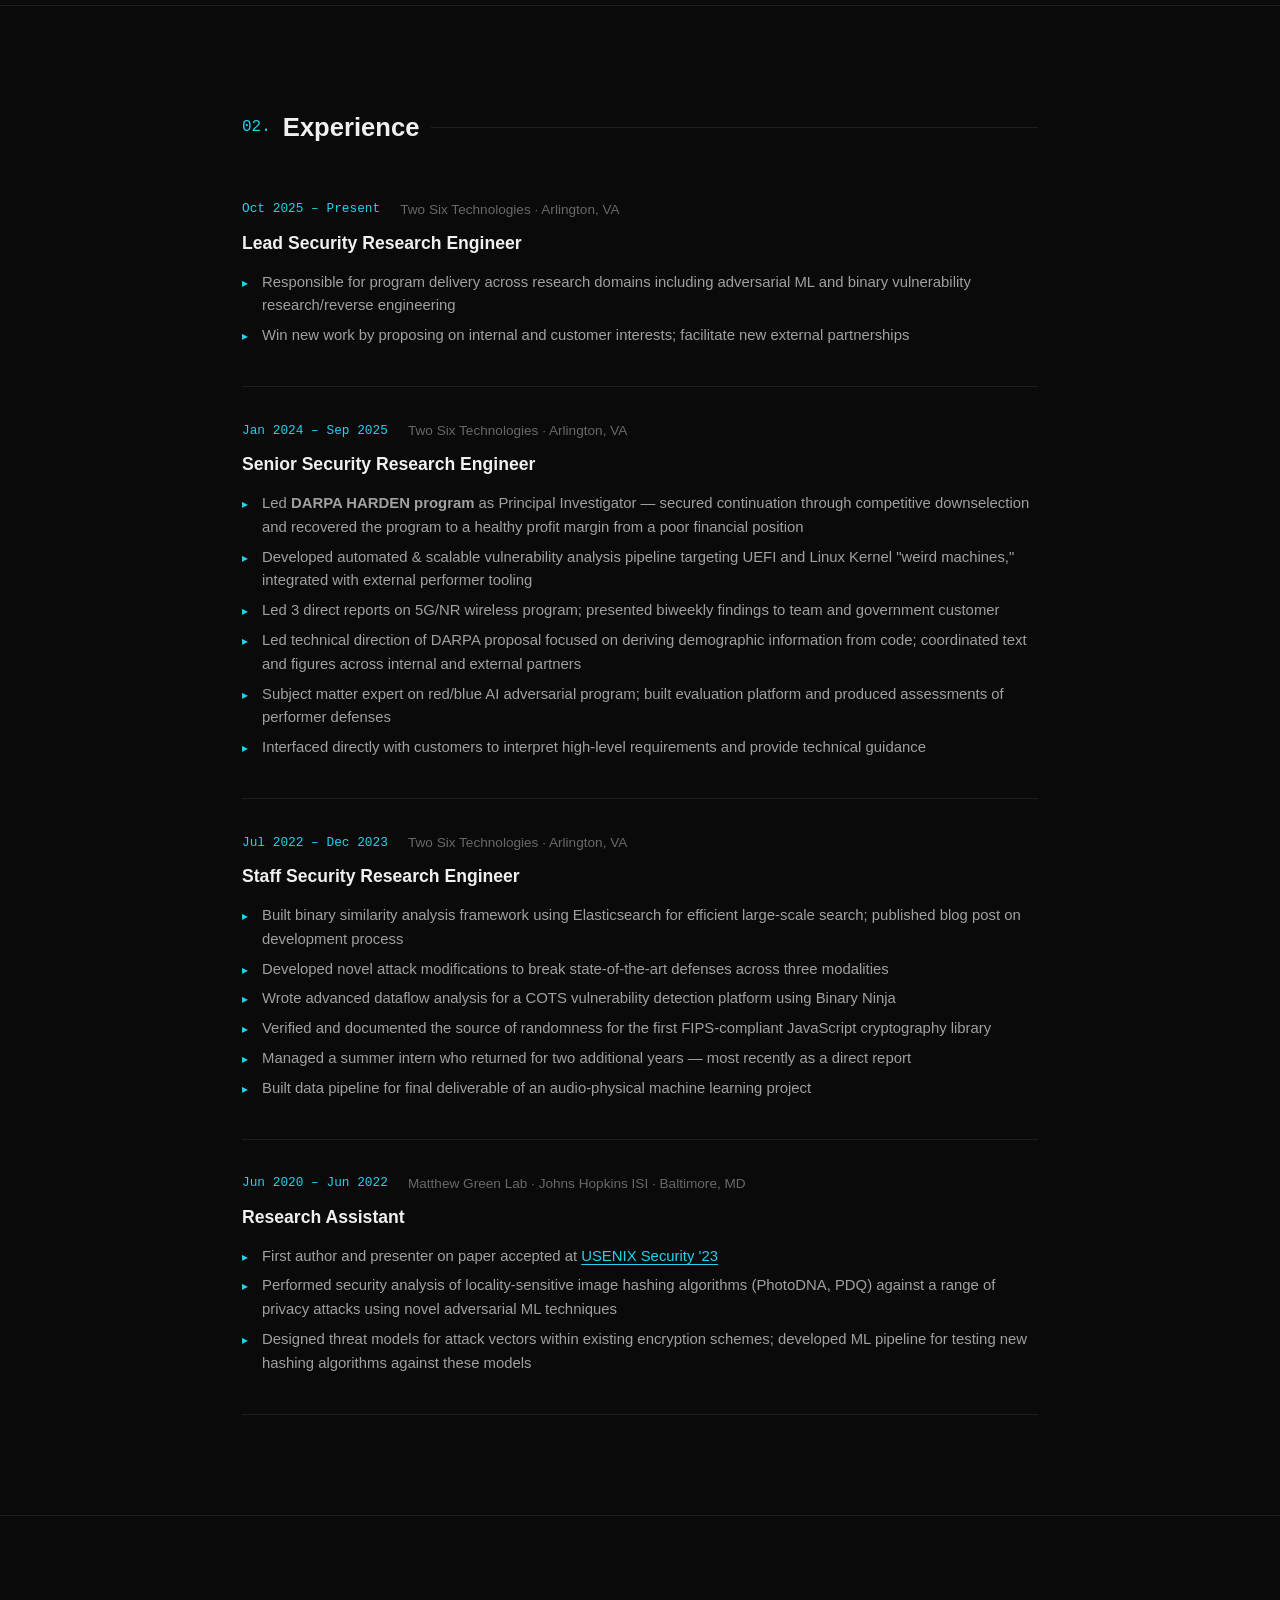
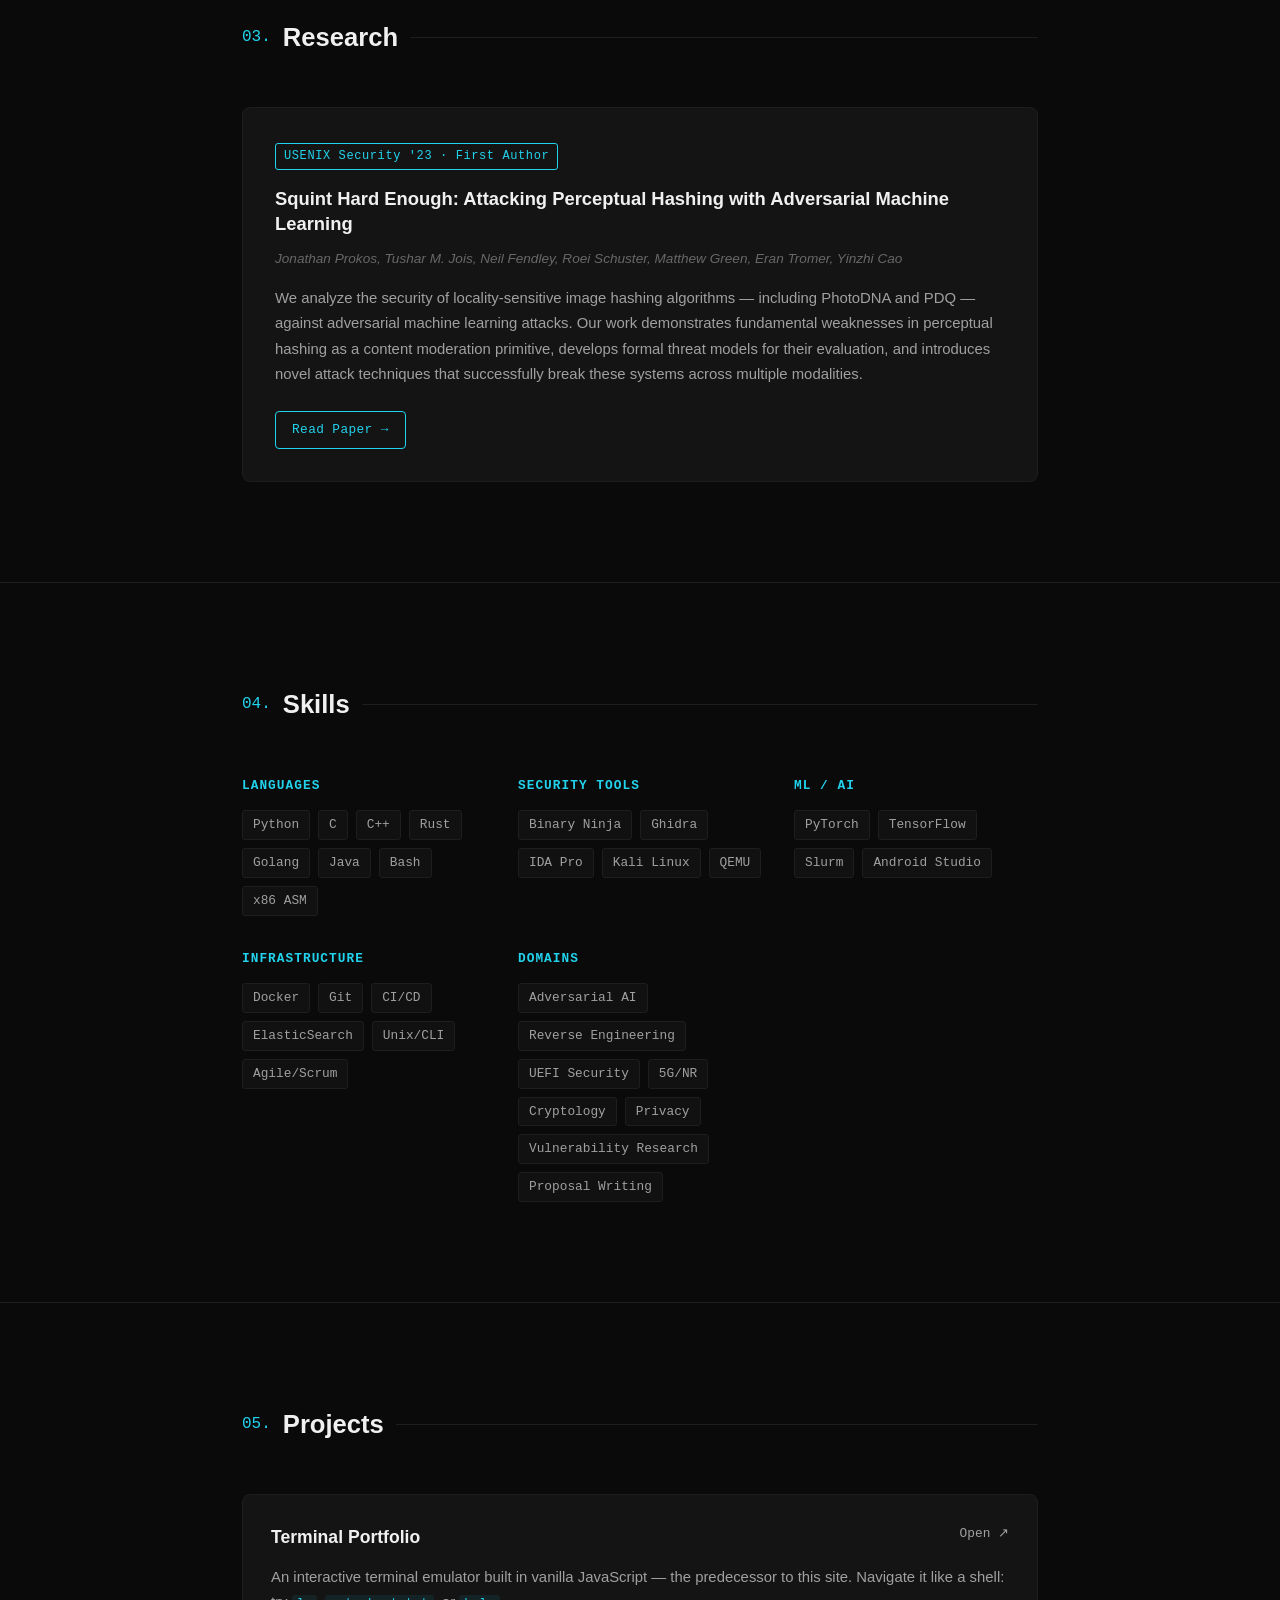
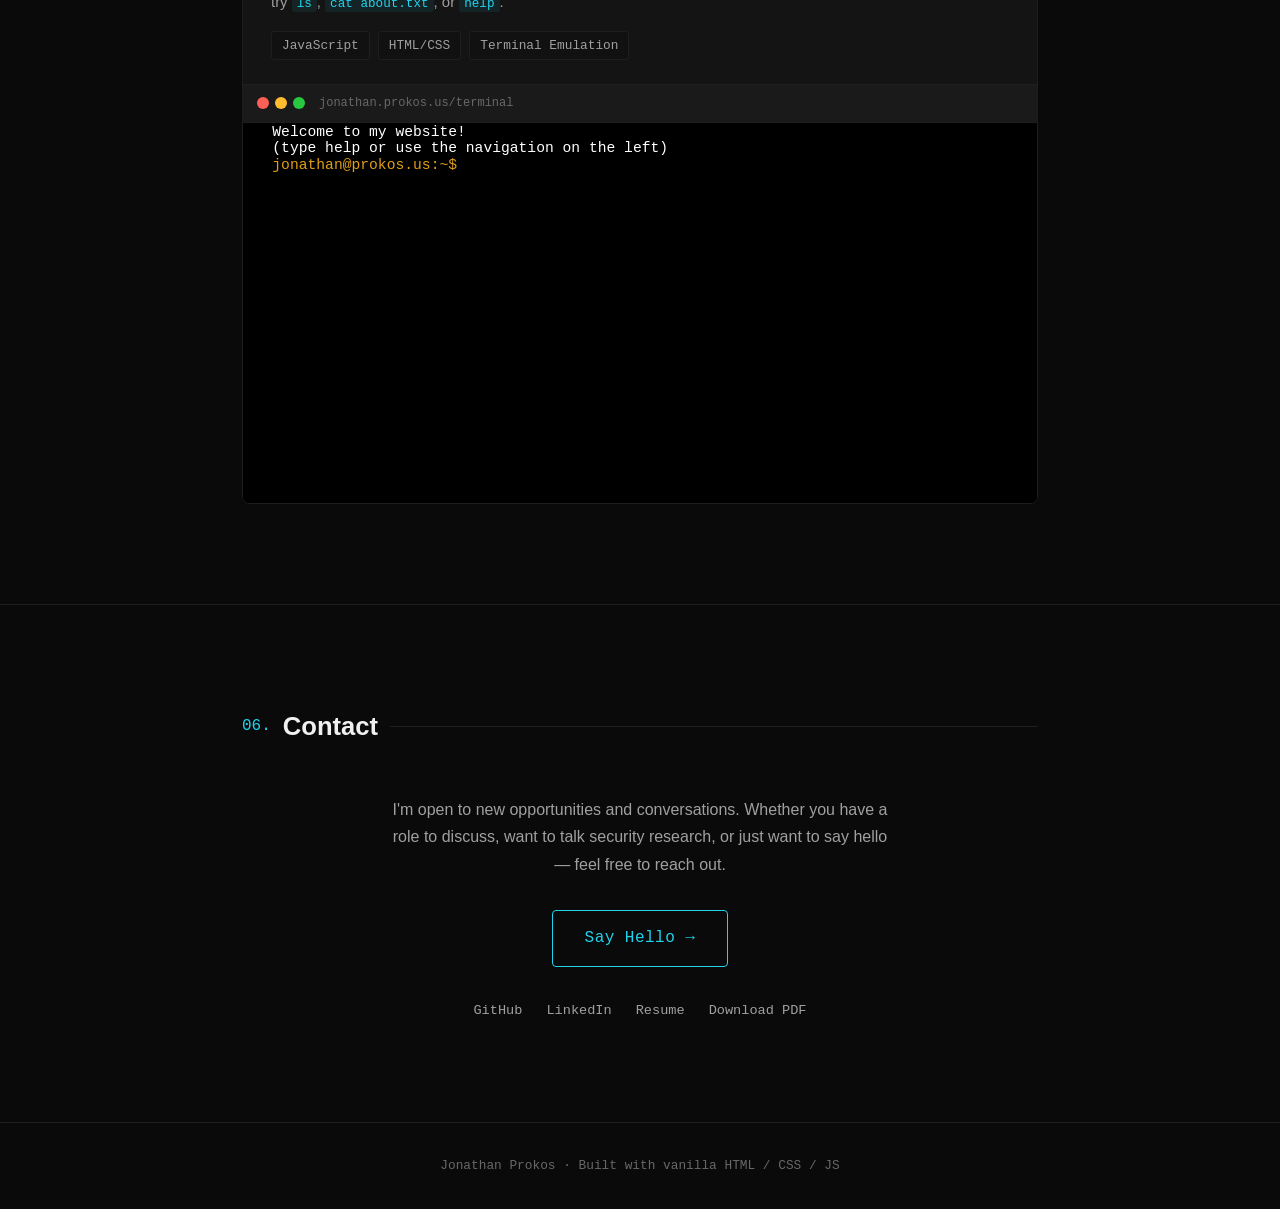
==== commit f24ac413: "add stars to background and increase text brightness" ====
--- a/index.html
+++ b/index.html
@@ -12,6 +12,8 @@
 </head>
 
 <body>
+
+    <canvas id="starfield" aria-hidden="true"></canvas>
 
     <!-- ===================== Navbar ===================== -->
     <nav id="navbar">
@@ -315,6 +317,57 @@
 
     <!-- ===================== Scripts ===================== -->
     <script>
+        // Starfield
+        (function () {
+            const canvas = document.getElementById('starfield');
+            const ctx = canvas.getContext('2d');
+            let stars = [];
+
+            function resize() {
+                canvas.width = window.innerWidth;
+                canvas.height = window.innerHeight;
+            }
+
+            function initStars() {
+                stars = [];
+                const count = Math.floor((canvas.width * canvas.height) / 5500);
+                for (let i = 0; i < count; i++) {
+                    stars.push({
+                        x: Math.random() * canvas.width,
+                        y: Math.random() * canvas.height,
+                        r: Math.random() * 1.1 + 0.2,
+                        baseOpacity: Math.random() * 0.45 + 0.1,
+                        speed: Math.random() * 0.4 + 0.15,
+                        offset: Math.random() * Math.PI * 2,
+                        color: Math.random() < 0.07 ? '#22d3ee' : '#ffffff'
+                    });
+                }
+            }
+
+            let t = 0;
+            function draw() {
+                ctx.clearRect(0, 0, canvas.width, canvas.height);
+                t += 0.008;
+                for (const s of stars) {
+                    const opacity = s.baseOpacity + Math.sin(t * s.speed + s.offset) * 0.1;
+                    ctx.globalAlpha = Math.max(0, Math.min(1, opacity));
+                    ctx.fillStyle = s.color;
+                    ctx.beginPath();
+                    ctx.arc(s.x, s.y, s.r, 0, Math.PI * 2);
+                    ctx.fill();
+                }
+                ctx.globalAlpha = 1;
+                requestAnimationFrame(draw);
+            }
+
+            window.addEventListener('resize', () => { resize(); initStars(); });
+            resize();
+            initStars();
+            draw();
+        })();
+    </script>
+
+    <script>
         // Navbar shadow on scroll
         const navbar = document.getElementById('navbar');
         window.addEventListener('scroll', () => {
--- a/css/site.css
+++ b/css/site.css
@@ -14,8 +14,8 @@
     --border:       #1e1e1e;
     --border-hover: #333333;
     --text:         #d8d8d8;
-    --text-muted:   #888888;
-    --text-dim:     #555555;
+    --text-muted:   #a0a0a0;
+    --text-dim:     #686868;
     --accent:       #22d3ee;
     --accent-dim:   rgba(34, 211, 238, 0.08);
     --font-sans:    -apple-system, BlinkMacSystemFont, 'Segoe UI', Helvetica, Arial, sans-serif;
@@ -37,6 +37,21 @@
     line-height: 1.7;
     -webkit-font-smoothing: antialiased;
     -moz-osx-font-smoothing: grayscale;
+}
+
+#starfield {
+    position: fixed;
+    top: 0;
+    left: 0;
+    width: 100%;
+    height: 100%;
+    z-index: 0;
+    pointer-events: none;
+}
+
+#navbar, section, footer {
+    position: relative;
+    z-index: 1;
 }
 
 a {
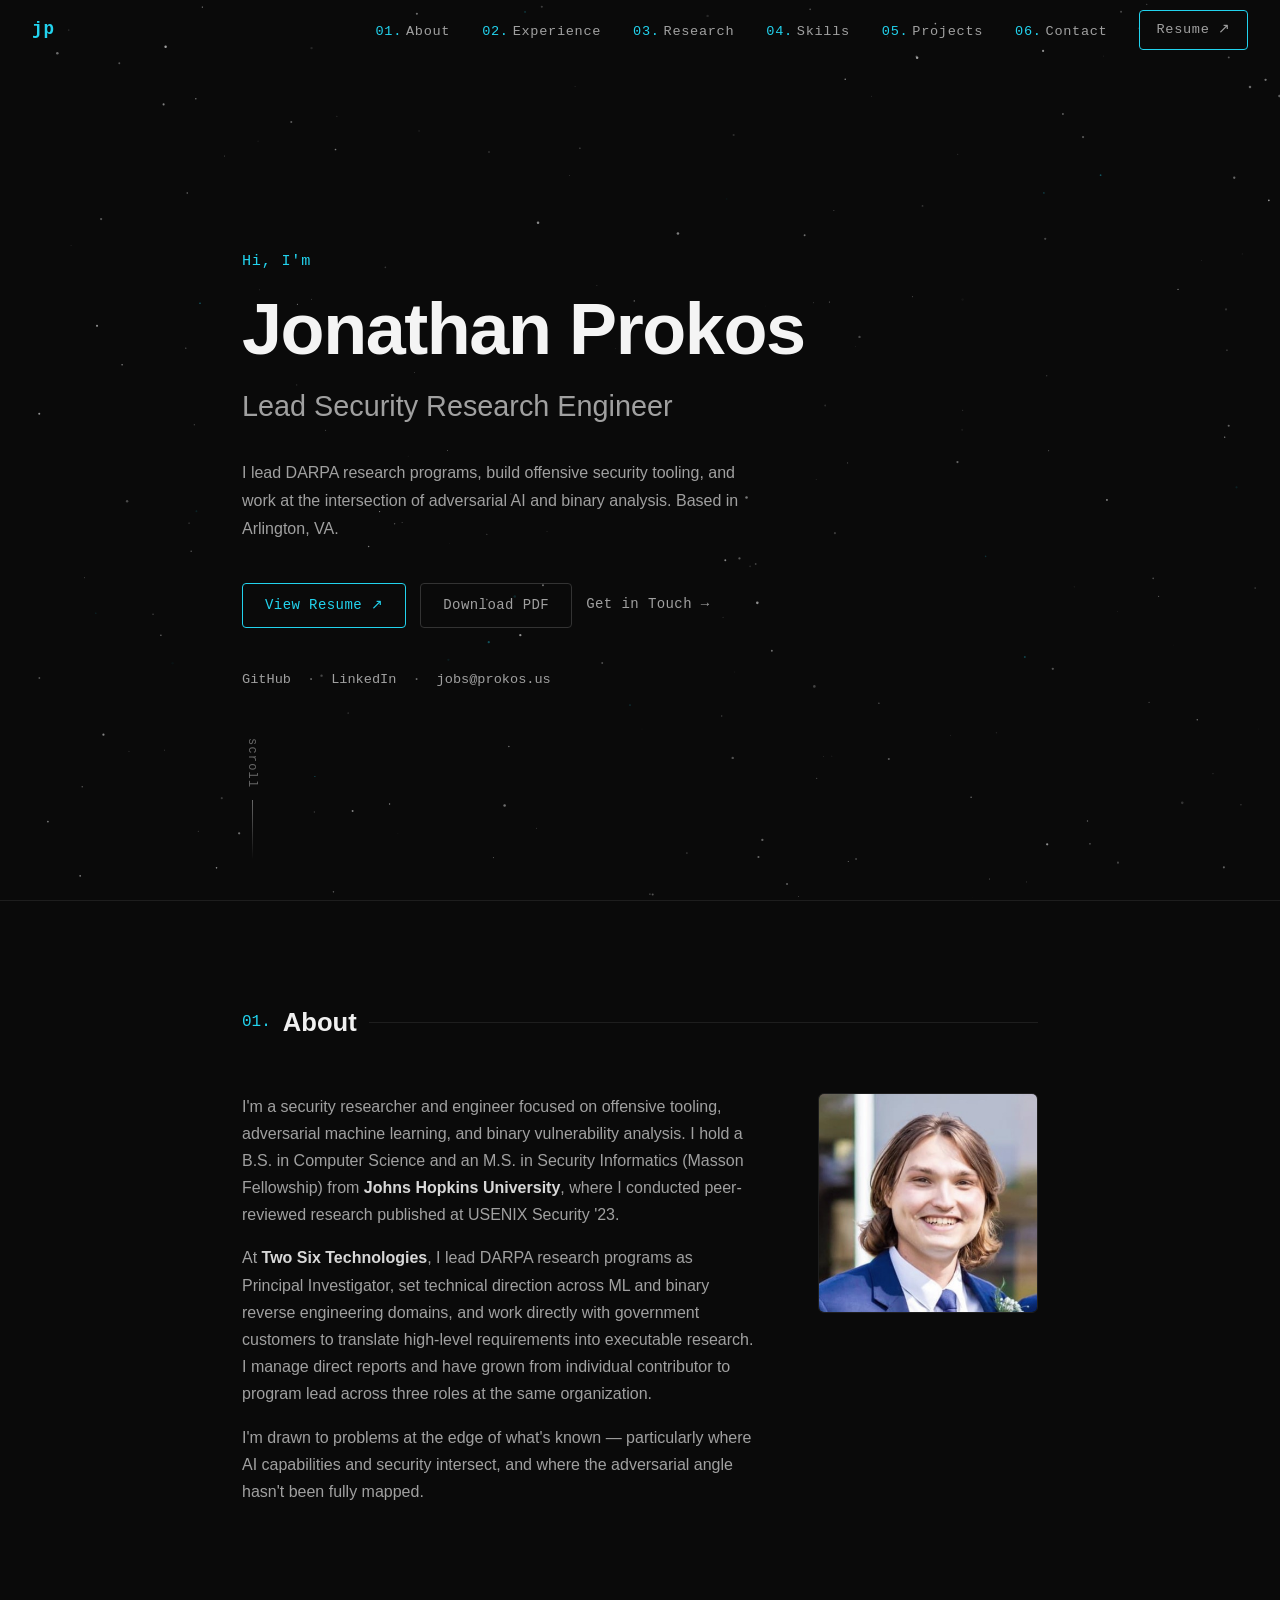
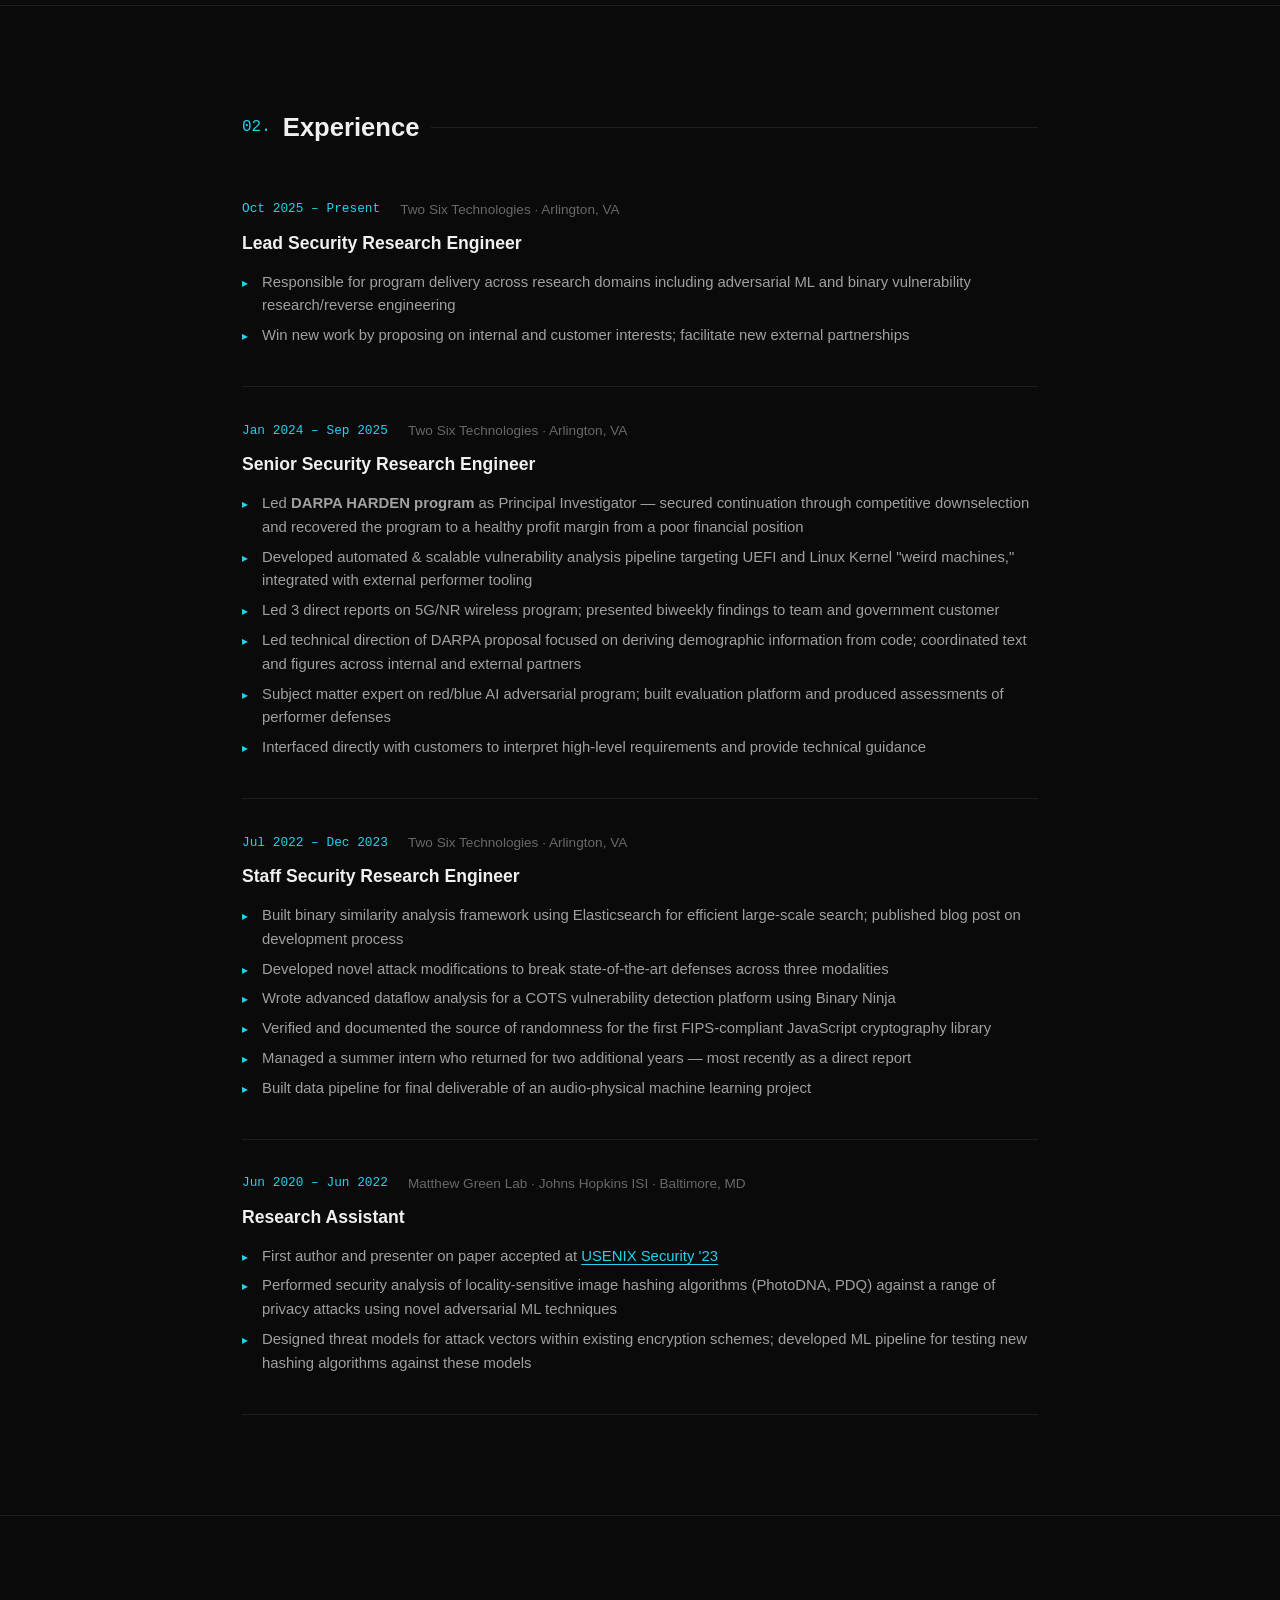
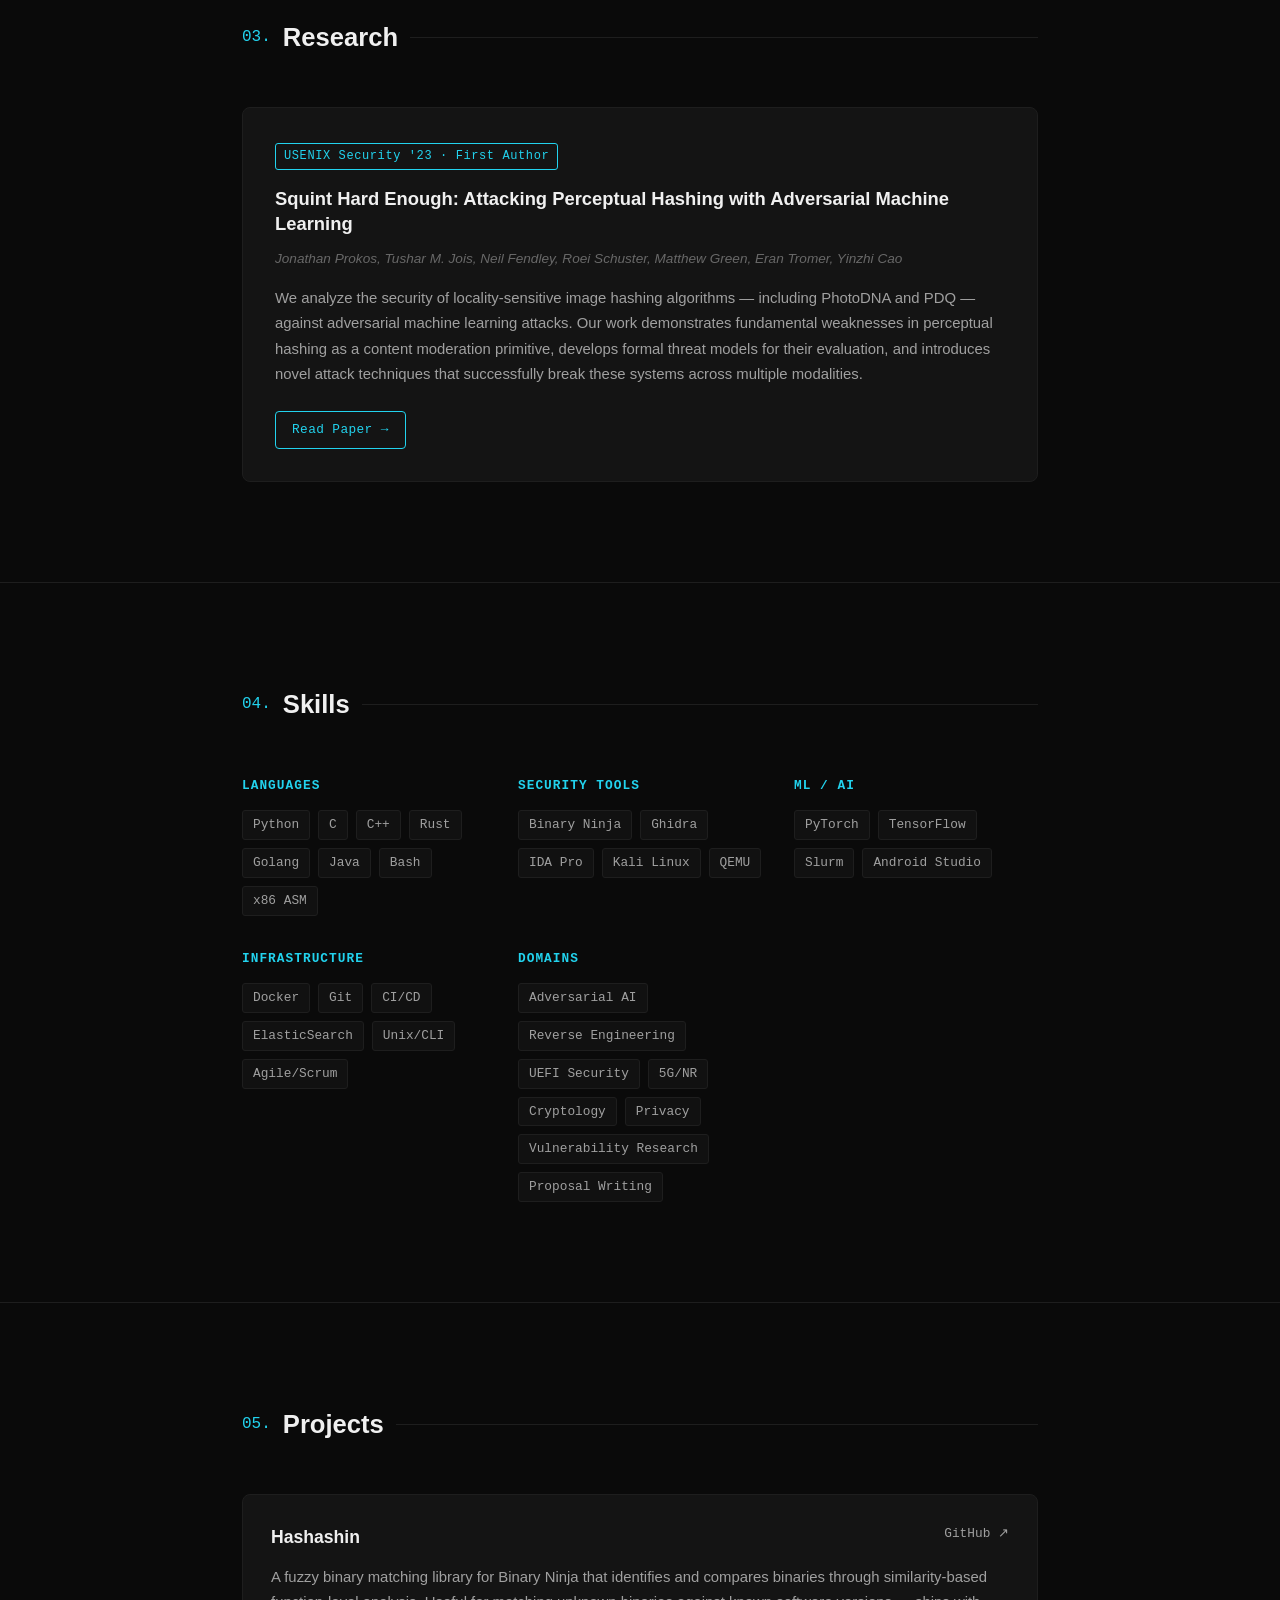
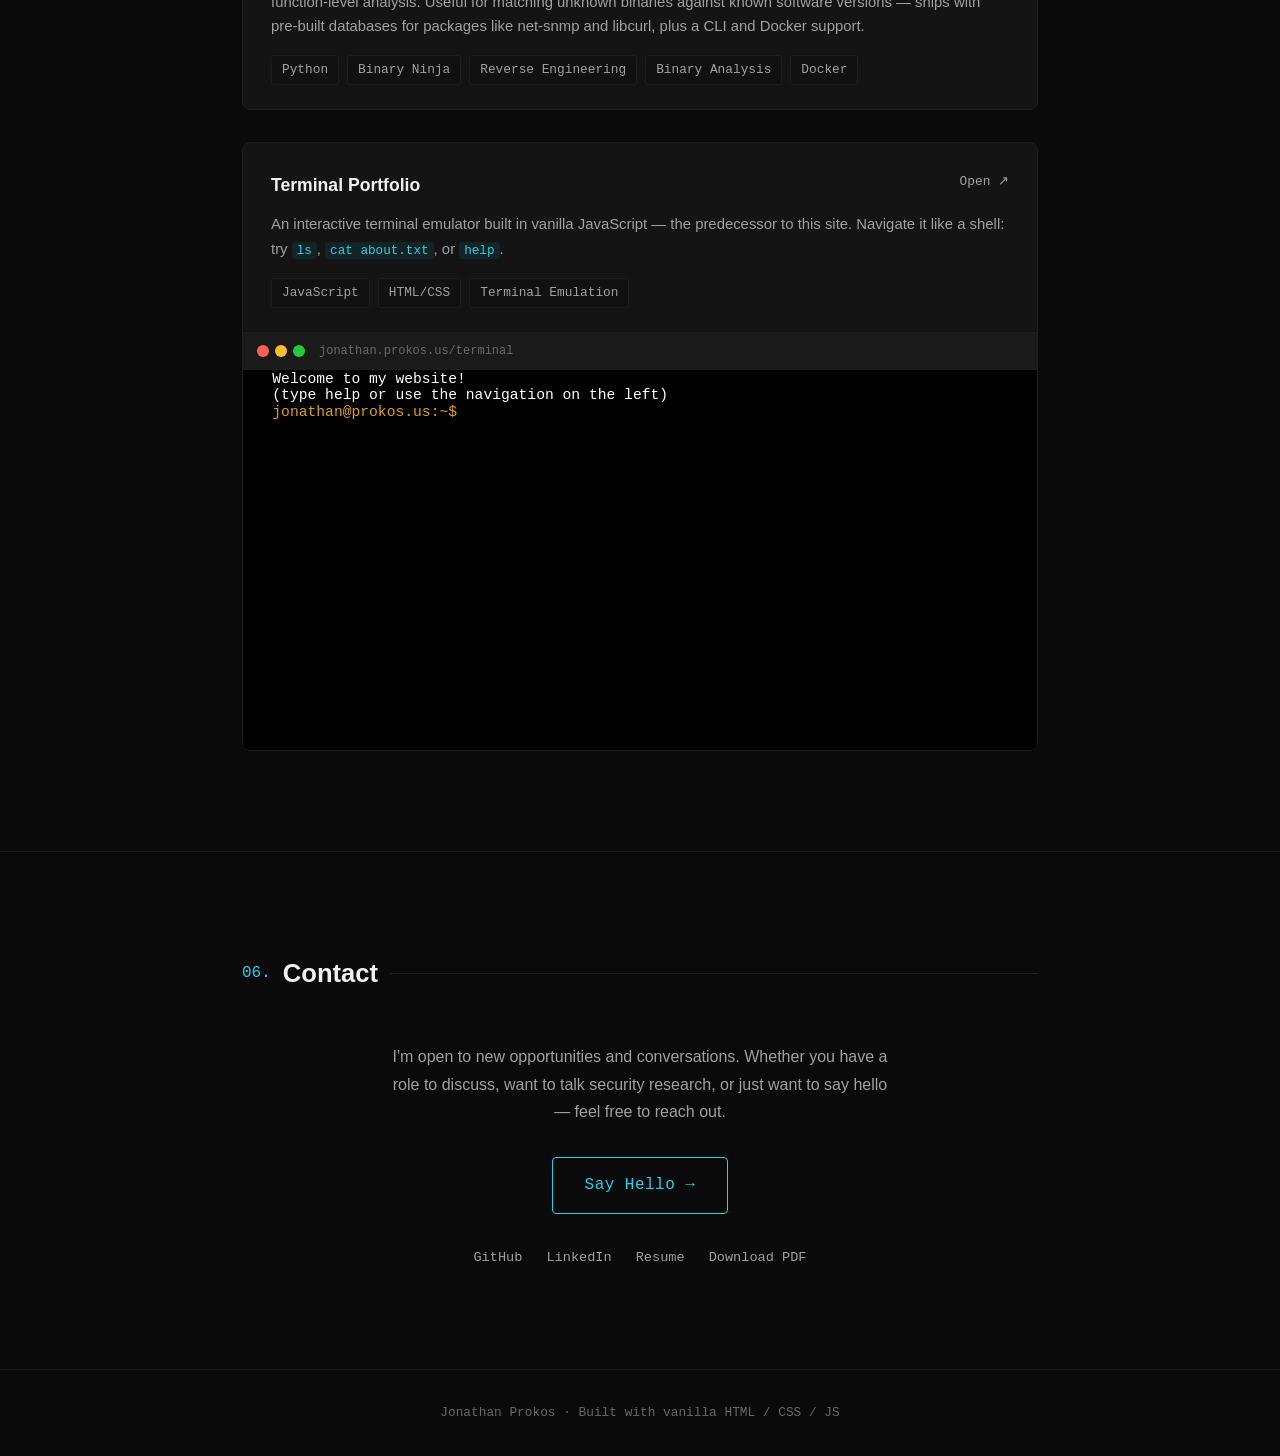
==== commit 27a1fc35: "update skills" ====
--- a/index.html
+++ b/index.html
@@ -255,6 +255,30 @@
                 <div class="project-card">
                     <div class="project-header">
                         <div class="project-title-row">
+                            <h3>Hashashin</h3>
+                            <div class="project-links">
+                                <a href="https://github.com/jprokos26/hashashin" target="_blank">GitHub ↗</a>
+                            </div>
+                        </div>
+                        <p class="project-desc">
+                            A fuzzy binary matching library for Binary Ninja that identifies and compares binaries
+                            through similarity-based function-level analysis. Useful for matching unknown binaries
+                            against known software versions — ships with pre-built databases for packages like
+                            net-snmp and libcurl, plus a CLI and Docker support.
+                        </p>
+                        <div class="tags">
+                            <span>Python</span>
+                            <span>Binary Ninja</span>
+                            <span>Reverse Engineering</span>
+                            <span>Binary Analysis</span>
+                            <span>Docker</span>
+                        </div>
+                    </div>
+                </div>
+
+                <div class="project-card">
+                    <div class="project-header">
+                        <div class="project-title-row">
                             <h3>Terminal Portfolio</h3>
                             <div class="project-links">
                                 <a href="./terminal/" target="_blank">Open ↗</a>
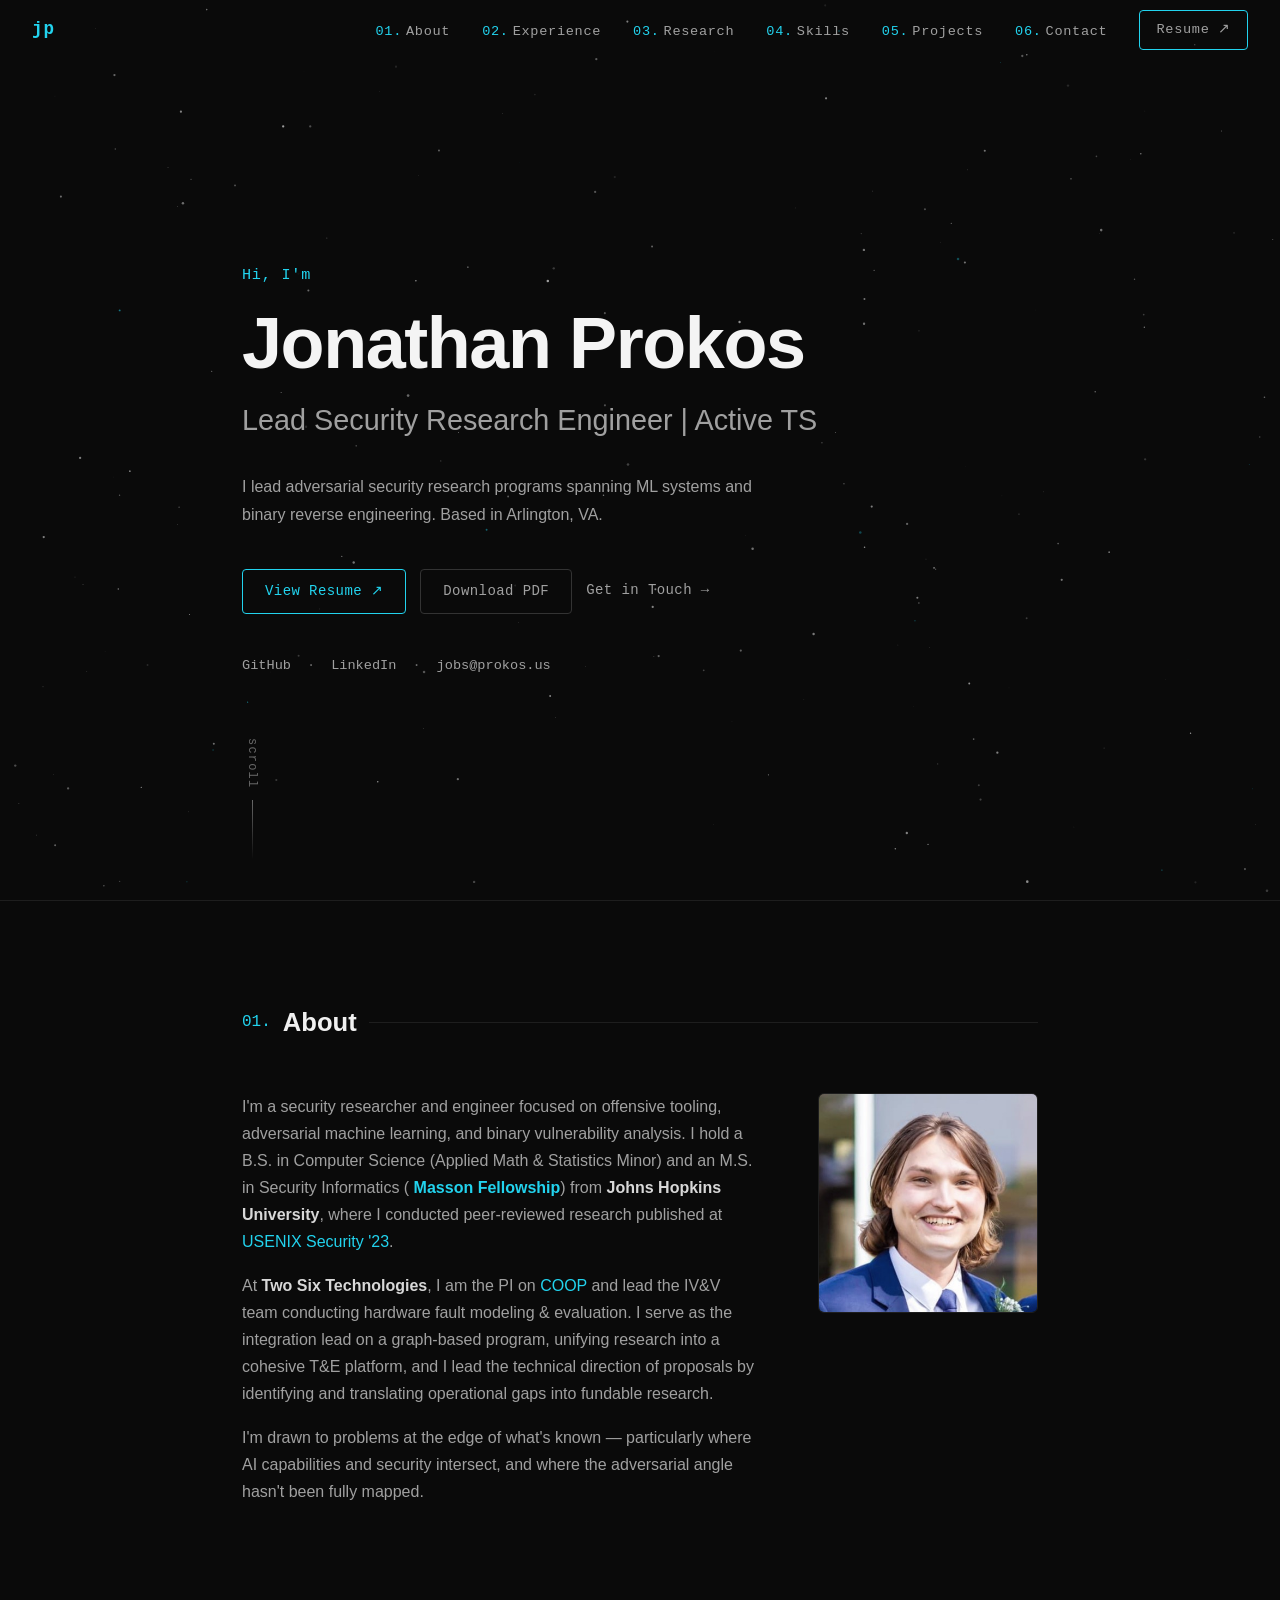
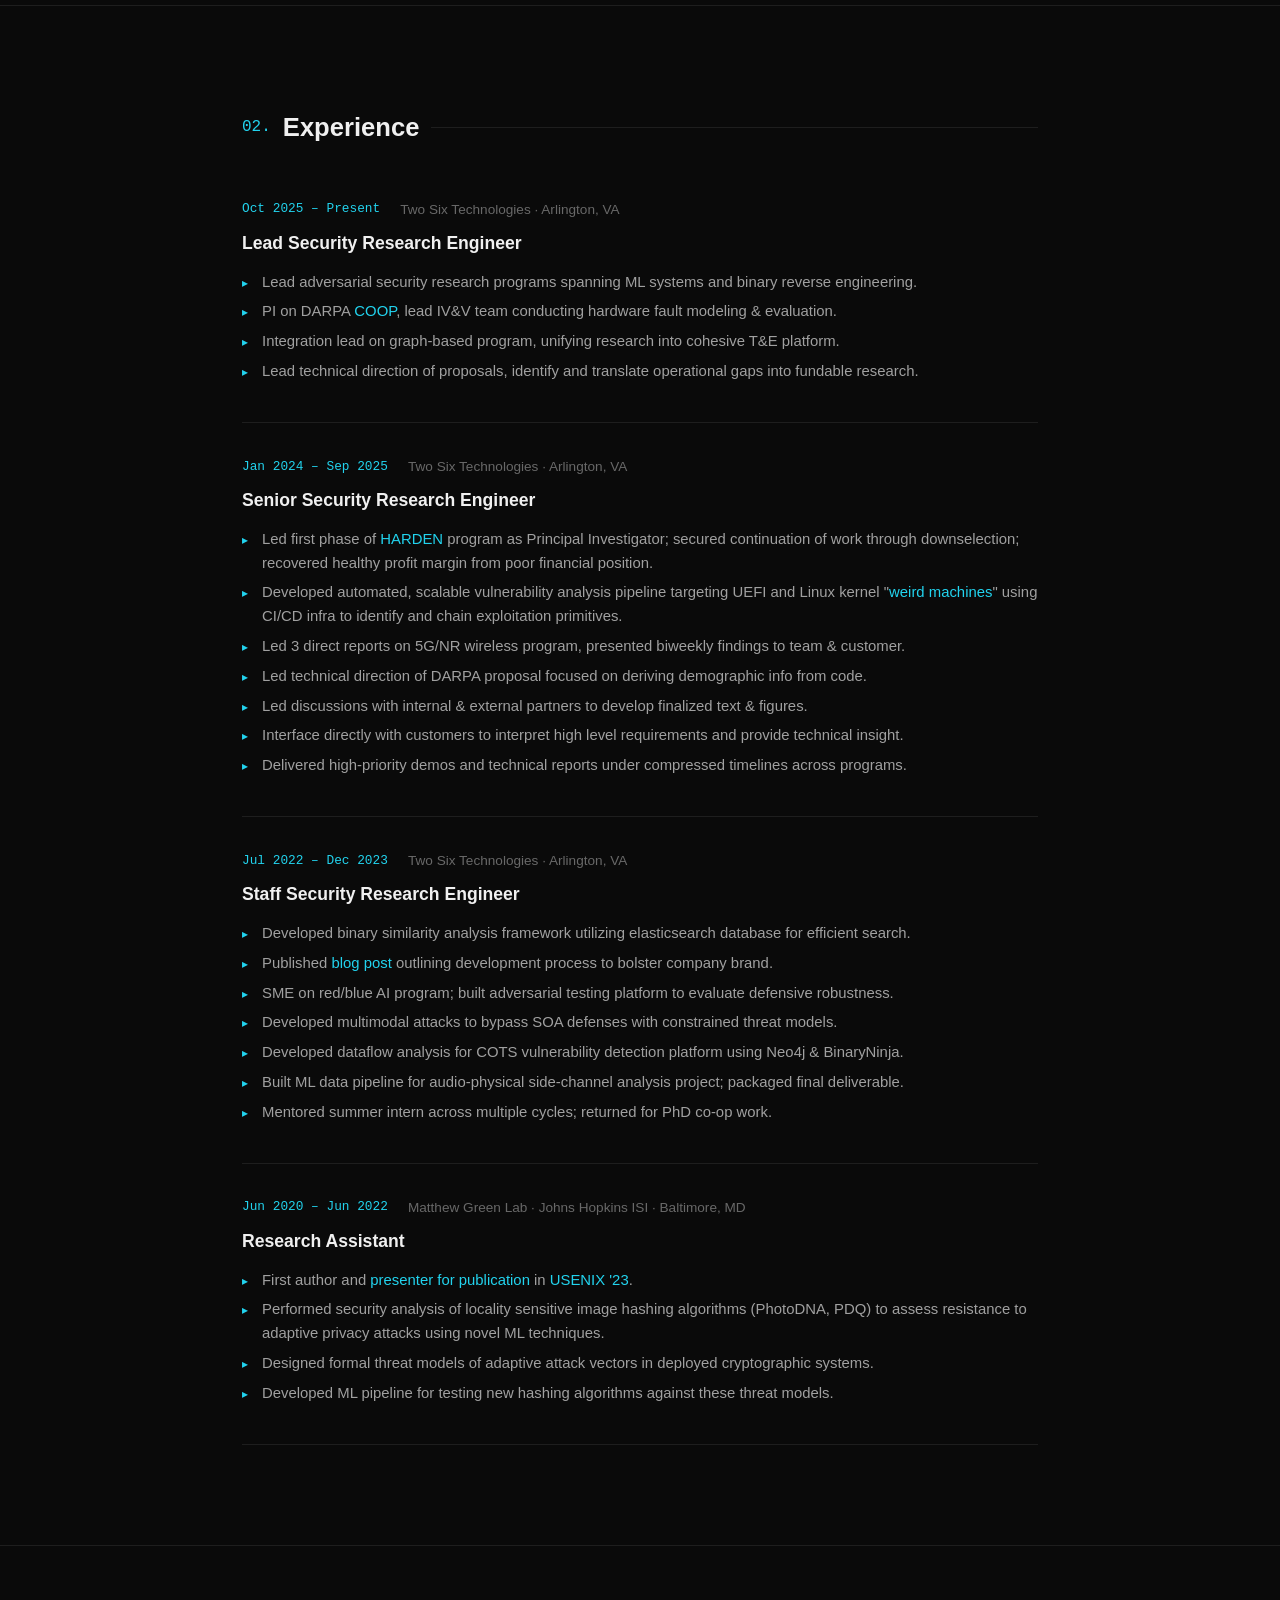
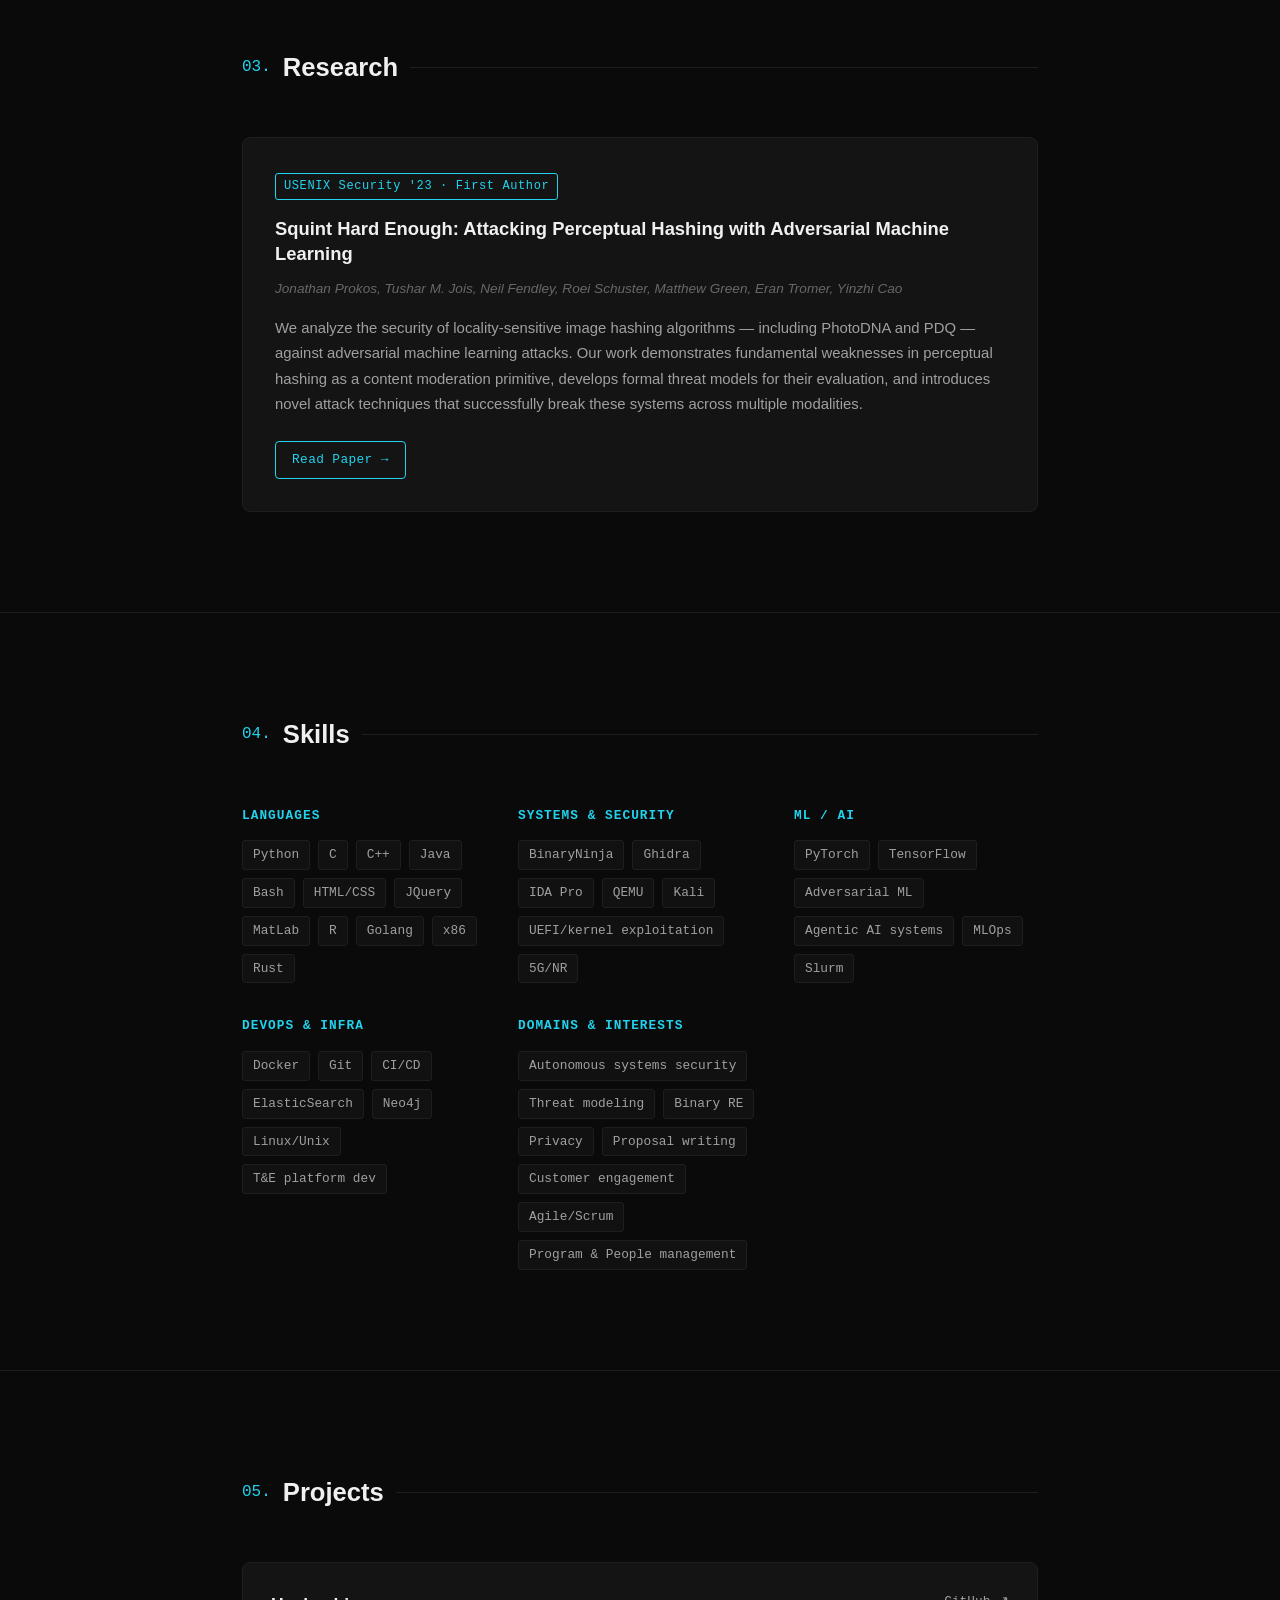
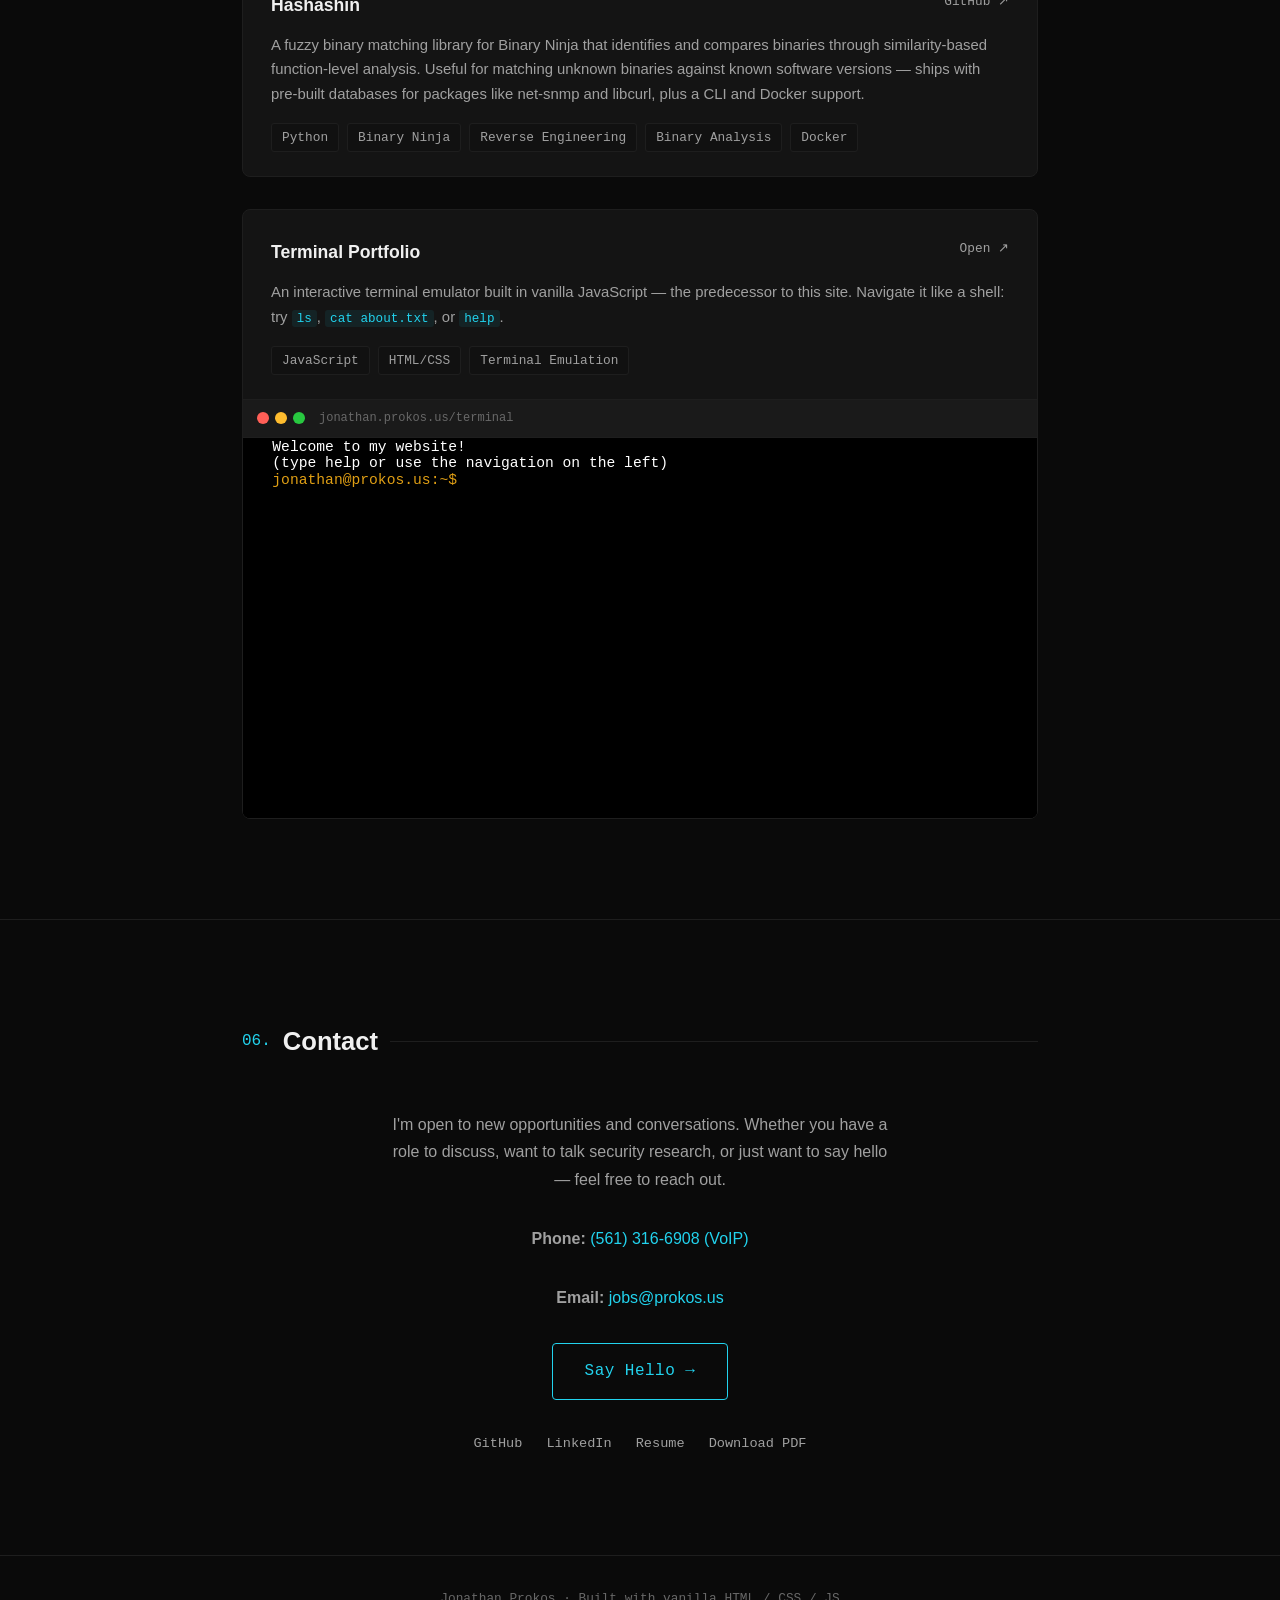
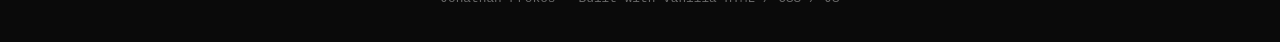
==== commit bd8839e9: "update with resume" ====
--- a/index.html
+++ b/index.html
@@ -15,7 +15,6 @@
 
     <canvas id="starfield" aria-hidden="true"></canvas>
 
-    <!-- ===================== Navbar ===================== -->
     <nav id="navbar">
         <div class="nav-brand">jp</div>
         <button class="nav-toggle" id="navToggle" aria-label="Toggle menu">&#9776;</button>
@@ -30,15 +29,13 @@
         </ul>
     </nav>
 
-    <!-- ===================== Hero ===================== -->
     <section id="hero">
         <div class="hero-content">
             <p class="hero-greeting">Hi, I'm</p>
             <h1 class="hero-name">Jonathan Prokos</h1>
-            <h2 class="hero-title">Lead Security Research Engineer</h2>
+            <h2 class="hero-title">Lead Security Research Engineer | Active TS</h2>
             <p class="hero-bio">
-                I lead DARPA research programs, build offensive security tooling, and work at the intersection
-                of adversarial AI and binary analysis. Based in Arlington, VA.
+                I lead adversarial security research programs spanning ML systems and binary reverse engineering. Based in Arlington, VA.
             </p>
             <div class="hero-cta">
                 <a href="https://resume.prokos.us" target="_blank" class="btn btn-primary">View Resume ↗</a>
@@ -59,7 +56,6 @@
         </div>
     </section>
 
-    <!-- ===================== About ===================== -->
     <section id="about">
         <div class="container">
             <h2 class="section-title"><span class="accent">01.</span> About</h2>
@@ -67,17 +63,14 @@
                 <div class="about-text">
                     <p>
                         I'm a security researcher and engineer focused on offensive tooling, adversarial machine
-                        learning, and binary vulnerability analysis. I hold a B.S. in Computer Science and an
-                        M.S. in Security Informatics (Masson Fellowship) from
+                        learning, and binary vulnerability analysis. I hold a B.S. in Computer Science (Applied Math & Statistics Minor) and an
+                        M.S. in Security Informatics (
+                        <strong><a href="https://www.cs.jhu.edu/news/two-cybersecurity-students-named-2021-gerald-m-masson-fellows/" target="_blank">Masson Fellowship</a></strong>) from
                         <strong>Johns Hopkins University</strong>, where I conducted peer-reviewed research
-                        published at USENIX Security '23.
+                        published at <a href="https://www.usenix.org/conference/usenixsecurity23/presentation/prokos" target="_blank">USENIX Security '23</a>.
                     </p>
                     <p>
-                        At <strong>Two Six Technologies</strong>, I lead DARPA research programs as Principal
-                        Investigator, set technical direction across ML and binary reverse engineering domains,
-                        and work directly with government customers to translate high-level requirements into
-                        executable research. I manage direct reports and have grown from individual contributor
-                        to program lead across three roles at the same organization.
+                        At <strong>Two Six Technologies</strong>, I am the PI on <a href="https://www.darpa.mil/research/programs/coop-continuous-correctness" target="_blank">COOP</a> and lead the IV&V team conducting hardware fault modeling & evaluation. I serve as the integration lead on a graph-based program, unifying research into a cohesive T&E platform, and I lead the technical direction of proposals by identifying and translating operational gaps into fundable research.
                     </p>
                     <p>
                         I'm drawn to problems at the edge of what's known — particularly where AI capabilities
@@ -91,7 +84,6 @@
         </div>
     </section>
 
-    <!-- ===================== Experience ===================== -->
     <section id="experience">
         <div class="container">
             <h2 class="section-title"><span class="accent">02.</span> Experience</h2>
@@ -104,8 +96,10 @@
                     </div>
                     <h3 class="timeline-role">Lead Security Research Engineer</h3>
                     <ul class="timeline-bullets">
-                        <li>Responsible for program delivery across research domains including adversarial ML and binary vulnerability research/reverse engineering</li>
-                        <li>Win new work by proposing on internal and customer interests; facilitate new external partnerships</li>
+                        <li>Lead adversarial security research programs spanning ML systems and binary reverse engineering.</li>
+                        <li>PI on DARPA <a href="https://www.darpa.mil/research/programs/coop-continuous-correctness" target="_blank">COOP</a>, lead IV&V team conducting hardware fault modeling & evaluation.</li>
+                        <li>Integration lead on graph-based program, unifying research into cohesive T&E platform.</li>
+                        <li>Lead technical direction of proposals, identify and translate operational gaps into fundable research.</li>
                     </ul>
                 </div>
 
@@ -116,12 +110,13 @@
                     </div>
                     <h3 class="timeline-role">Senior Security Research Engineer</h3>
                     <ul class="timeline-bullets">
-                        <li>Led <strong>DARPA HARDEN program</strong> as Principal Investigator — secured continuation through competitive downselection and recovered the program to a healthy profit margin from a poor financial position</li>
-                        <li>Developed automated &amp; scalable vulnerability analysis pipeline targeting UEFI and Linux Kernel "weird machines," integrated with external performer tooling</li>
-                        <li>Led 3 direct reports on 5G/NR wireless program; presented biweekly findings to team and government customer</li>
-                        <li>Led technical direction of DARPA proposal focused on deriving demographic information from code; coordinated text and figures across internal and external partners</li>
-                        <li>Subject matter expert on red/blue AI adversarial program; built evaluation platform and produced assessments of performer defenses</li>
-                        <li>Interfaced directly with customers to interpret high-level requirements and provide technical guidance</li>
+                        <li>Led first phase of <a href="https://www.darpa.mil/research/programs/hardening-development-toolchains-against-emergent-execution-engines" target="_blank">HARDEN</a> program as Principal Investigator; secured continuation of work through downselection; recovered healthy profit margin from poor financial position.</li>
+                        <li>Developed automated, scalable vulnerability analysis pipeline targeting UEFI and Linux kernel "<a href="https://langsec.org/papers/Bratus.pdf" target="_blank">weird machines</a>" using CI/CD infra to identify and chain exploitation primitives.</li>
+                        <li>Led 3 direct reports on 5G/NR wireless program, presented biweekly findings to team & customer.</li>
+                        <li>Led technical direction of DARPA proposal focused on deriving demographic info from code.</li>
+                        <li>Led discussions with internal & external partners to develop finalized text & figures.</li>
+                        <li>Interface directly with customers to interpret high level requirements and provide technical insight.</li>
+                        <li>Delivered high-priority demos and technical reports under compressed timelines across programs.</li>
                     </ul>
                 </div>
 
@@ -132,12 +127,13 @@
                     </div>
                     <h3 class="timeline-role">Staff Security Research Engineer</h3>
                     <ul class="timeline-bullets">
-                        <li>Built binary similarity analysis framework using Elasticsearch for efficient large-scale search; published blog post on development process</li>
-                        <li>Developed novel attack modifications to break state-of-the-art defenses across three modalities</li>
-                        <li>Wrote advanced dataflow analysis for a COTS vulnerability detection platform using Binary Ninja</li>
-                        <li>Verified and documented the source of randomness for the first FIPS-compliant JavaScript cryptography library</li>
-                        <li>Managed a summer intern who returned for two additional years — most recently as a direct report</li>
-                        <li>Built data pipeline for final deliverable of an audio-physical machine learning project</li>
+                        <li>Developed binary similarity analysis framework utilizing elasticsearch database for efficient search.</li>
+                        <li>Published <a href="https://twosixtech.com/blog/hashashin-update/" target="_blank">blog post</a> outlining development process to bolster company brand.</li>
+                        <li>SME on red/blue AI program; built adversarial testing platform to evaluate defensive robustness.</li>
+                        <li>Developed multimodal attacks to bypass SOA defenses with constrained threat models.</li>
+                        <li>Developed dataflow analysis for COTS vulnerability detection platform using Neo4j & BinaryNinja.</li>
+                        <li>Built ML data pipeline for audio-physical side-channel analysis project; packaged final deliverable.</li>
+                        <li>Mentored summer intern across multiple cycles; returned for PhD co-op work.</li>
                     </ul>
                 </div>
 
@@ -148,11 +144,10 @@
                     </div>
                     <h3 class="timeline-role">Research Assistant</h3>
                     <ul class="timeline-bullets">
-                        <li>First author and presenter on paper accepted at
-                            <a href="https://www.usenix.org/conference/usenixsecurity23" target="_blank" class="inline-link">USENIX Security '23</a>
-                        </li>
-                        <li>Performed security analysis of locality-sensitive image hashing algorithms (PhotoDNA, PDQ) against a range of privacy attacks using novel adversarial ML techniques</li>
-                        <li>Designed threat models for attack vectors within existing encryption schemes; developed ML pipeline for testing new hashing algorithms against these models</li>
+                        <li>First author and <a href="https://youtu.be/v1xeIHyTg-c?si=Yo-_Xtzx30SiJJt8" target="_blank">presenter for publication</a> in <a href="https://www.usenix.org/conference/usenixsecurity23/presentation/prokos" target="_blank">USENIX '23</a>.</li>
+                        <li>Performed security analysis of locality sensitive image hashing algorithms (PhotoDNA, PDQ) to assess resistance to adaptive privacy attacks using novel ML techniques.</li>
+                        <li>Designed formal threat models of adaptive attack vectors in deployed cryptographic systems.</li>
+                        <li>Developed ML pipeline for testing new hashing algorithms against these threat models.</li>
                     </ul>
                 </div>
 
@@ -160,12 +155,11 @@
         </div>
     </section>
 
-    <!-- ===================== Research ===================== -->
     <section id="research">
         <div class="container">
             <h2 class="section-title"><span class="accent">03.</span> Research</h2>
             <div class="research-card">
-                <div class="research-badge">USENIX Security '23 &middot; First Author</div>
+                <div class="research-badge"><a href="https://www.usenix.org/conference/usenixsecurity23/presentation/prokos" target="_blank">USENIX Security '23</a> &middot; First Author</div>
                 <h3 class="research-title">Squint Hard Enough: Attacking Perceptual Hashing with Adversarial Machine Learning</h3>
                 <p class="research-authors">Jonathan Prokos, Tushar M. Jois, Neil Fendley, Roei Schuster, Matthew Green, Eran Tromer, Yinzhi Cao</p>
                 <p class="research-abstract">
@@ -181,7 +175,6 @@
         </div>
     </section>
 
-    <!-- ===================== Skills ===================== -->
     <section id="skills">
         <div class="container">
             <h2 class="section-title"><span class="accent">04.</span> Skills</h2>
@@ -192,21 +185,27 @@
                         <span>Python</span>
                         <span>C</span>
                         <span>C++</span>
-                        <span>Rust</span>
-                        <span>Golang</span>
                         <span>Java</span>
                         <span>Bash</span>
-                        <span>x86 ASM</span>
+                        <span>HTML/CSS</span>
+                        <span>JQuery</span>
+                        <span>MatLab</span>
+                        <span>R</span>
+                        <span>Golang</span>
+                        <span>x86</span>
+                        <span>Rust</span>
                     </div>
                 </div>
                 <div class="skill-group">
-                    <h4>Security Tools</h4>
+                    <h4>Systems & Security</h4>
                     <div class="tags">
-                        <span>Binary Ninja</span>
+                        <span>BinaryNinja</span>
                         <span>Ghidra</span>
                         <span>IDA Pro</span>
-                        <span>Kali Linux</span>
                         <span>QEMU</span>
+                        <span>Kali</span>
+                        <span>UEFI/kernel exploitation</span>
+                        <span>5G/NR</span>
                     </div>
                 </div>
                 <div class="skill-group">
@@ -214,39 +213,41 @@
                     <div class="tags">
                         <span>PyTorch</span>
                         <span>TensorFlow</span>
+                        <span>Adversarial ML</span>
+                        <span>Agentic AI systems</span>
+                        <span>MLOps</span>
                         <span>Slurm</span>
-                        <span>Android Studio</span>
                     </div>
                 </div>
                 <div class="skill-group">
-                    <h4>Infrastructure</h4>
+                    <h4>DevOps & Infra</h4>
                     <div class="tags">
                         <span>Docker</span>
                         <span>Git</span>
                         <span>CI/CD</span>
                         <span>ElasticSearch</span>
-                        <span>Unix/CLI</span>
+                        <span>Neo4j</span>
+                        <span>Linux/Unix</span>
+                        <span>T&E platform dev</span>
+                    </div>
+                </div>
+                <div class="skill-group">
+                    <h4>Domains & Interests</h4>
+                    <div class="tags">
+                        <span>Autonomous systems security</span>
+                        <span>Threat modeling</span>
+                        <span>Binary RE</span>
+                        <span>Privacy</span>
+                        <span>Proposal writing</span>
+                        <span>Customer engagement</span>
                         <span>Agile/Scrum</span>
-                    </div>
-                </div>
-                <div class="skill-group">
-                    <h4>Domains</h4>
-                    <div class="tags">
-                        <span>Adversarial AI</span>
-                        <span>Reverse Engineering</span>
-                        <span>UEFI Security</span>
-                        <span>5G/NR</span>
-                        <span>Cryptology</span>
-                        <span>Privacy</span>
-                        <span>Vulnerability Research</span>
-                        <span>Proposal Writing</span>
-                    </div>
-                </div>
-            </div>
-        </div>
-    </section>
-
-    <!-- ===================== Projects ===================== -->
+                        <span>Program & People management</span>
+                    </div>
+                </div>
+            </div>
+        </div>
+    </section>
+
     <section id="projects">
         <div class="container">
             <h2 class="section-title"><span class="accent">05.</span> Projects</h2>
@@ -314,7 +315,6 @@
         </div>
     </section>
 
-    <!-- ===================== Contact ===================== -->
     <section id="contact">
         <div class="container">
             <h2 class="section-title"><span class="accent">06.</span> Contact</h2>
@@ -323,6 +323,10 @@
                     I'm open to new opportunities and conversations. Whether you have a role to discuss,
                     want to talk security research, or just want to say hello — feel free to reach out.
                 </p>
+                <div class="contact-info" style="margin-bottom: 2rem;">
+                    <p><strong>Phone:</strong> <a href="tel:+15613166908">(561) 316-6908 (VoIP)</a></p>
+                    <p><strong>Email:</strong> <a href="mailto:jobs@prokos.us">jobs@prokos.us</a></p>
+                </div>
                 <a href="mailto:jobs@prokos.us" class="btn btn-primary btn-lg">Say Hello →</a>
                 <div class="contact-links">
                     <a href="https://github.com/jprokos1" target="_blank">GitHub</a>
@@ -334,12 +338,10 @@
         </div>
     </section>
 
-    <!-- ===================== Footer ===================== -->
     <footer>
         <p>Jonathan Prokos &middot; Built with vanilla HTML / CSS / JS</p>
     </footer>
 
-    <!-- ===================== Scripts ===================== -->
     <script>
         // Starfield
         (function () {
@@ -389,9 +391,7 @@
             initStars();
             draw();
         })();
-    </script>
-
-    <script>
+
         // Navbar shadow on scroll
         const navbar = document.getElementById('navbar');
         window.addEventListener('scroll', () => {
@@ -437,4 +437,4 @@
     </script>
 
 </body>
-</html>
+</html>
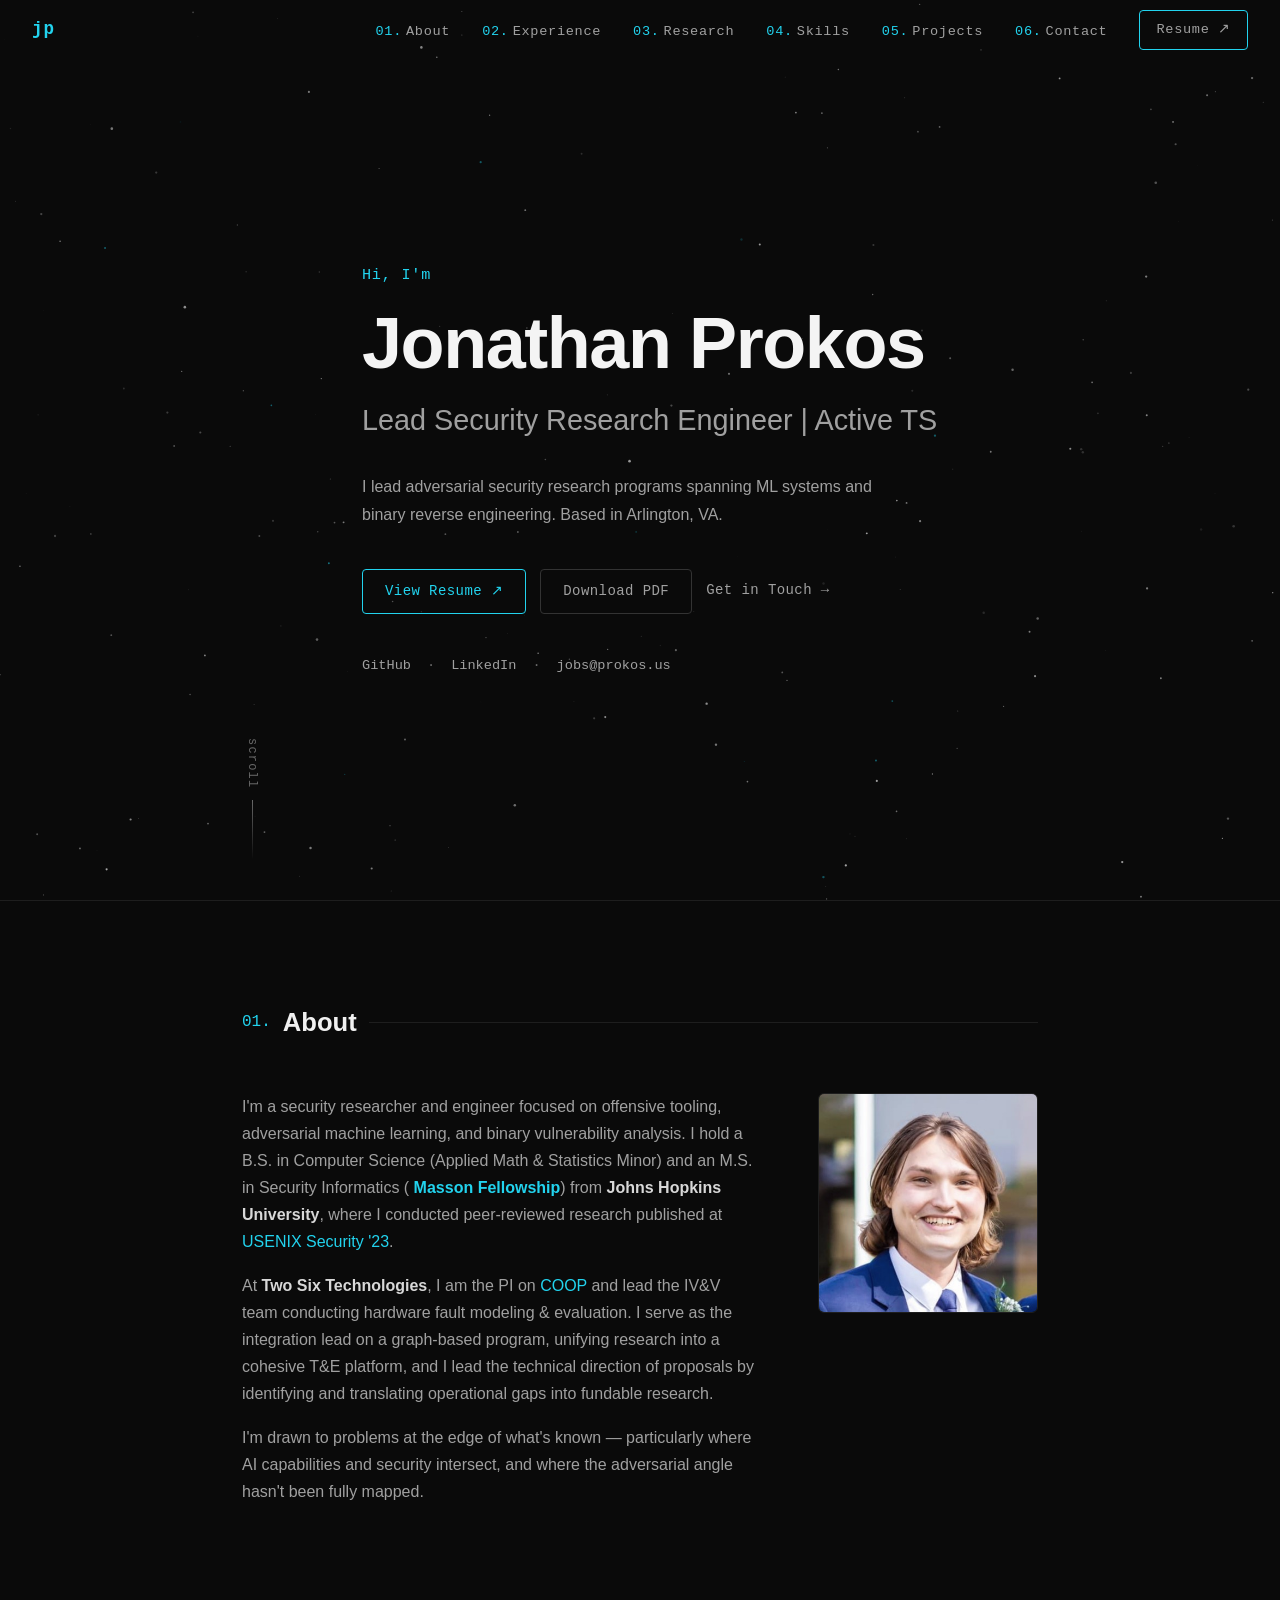
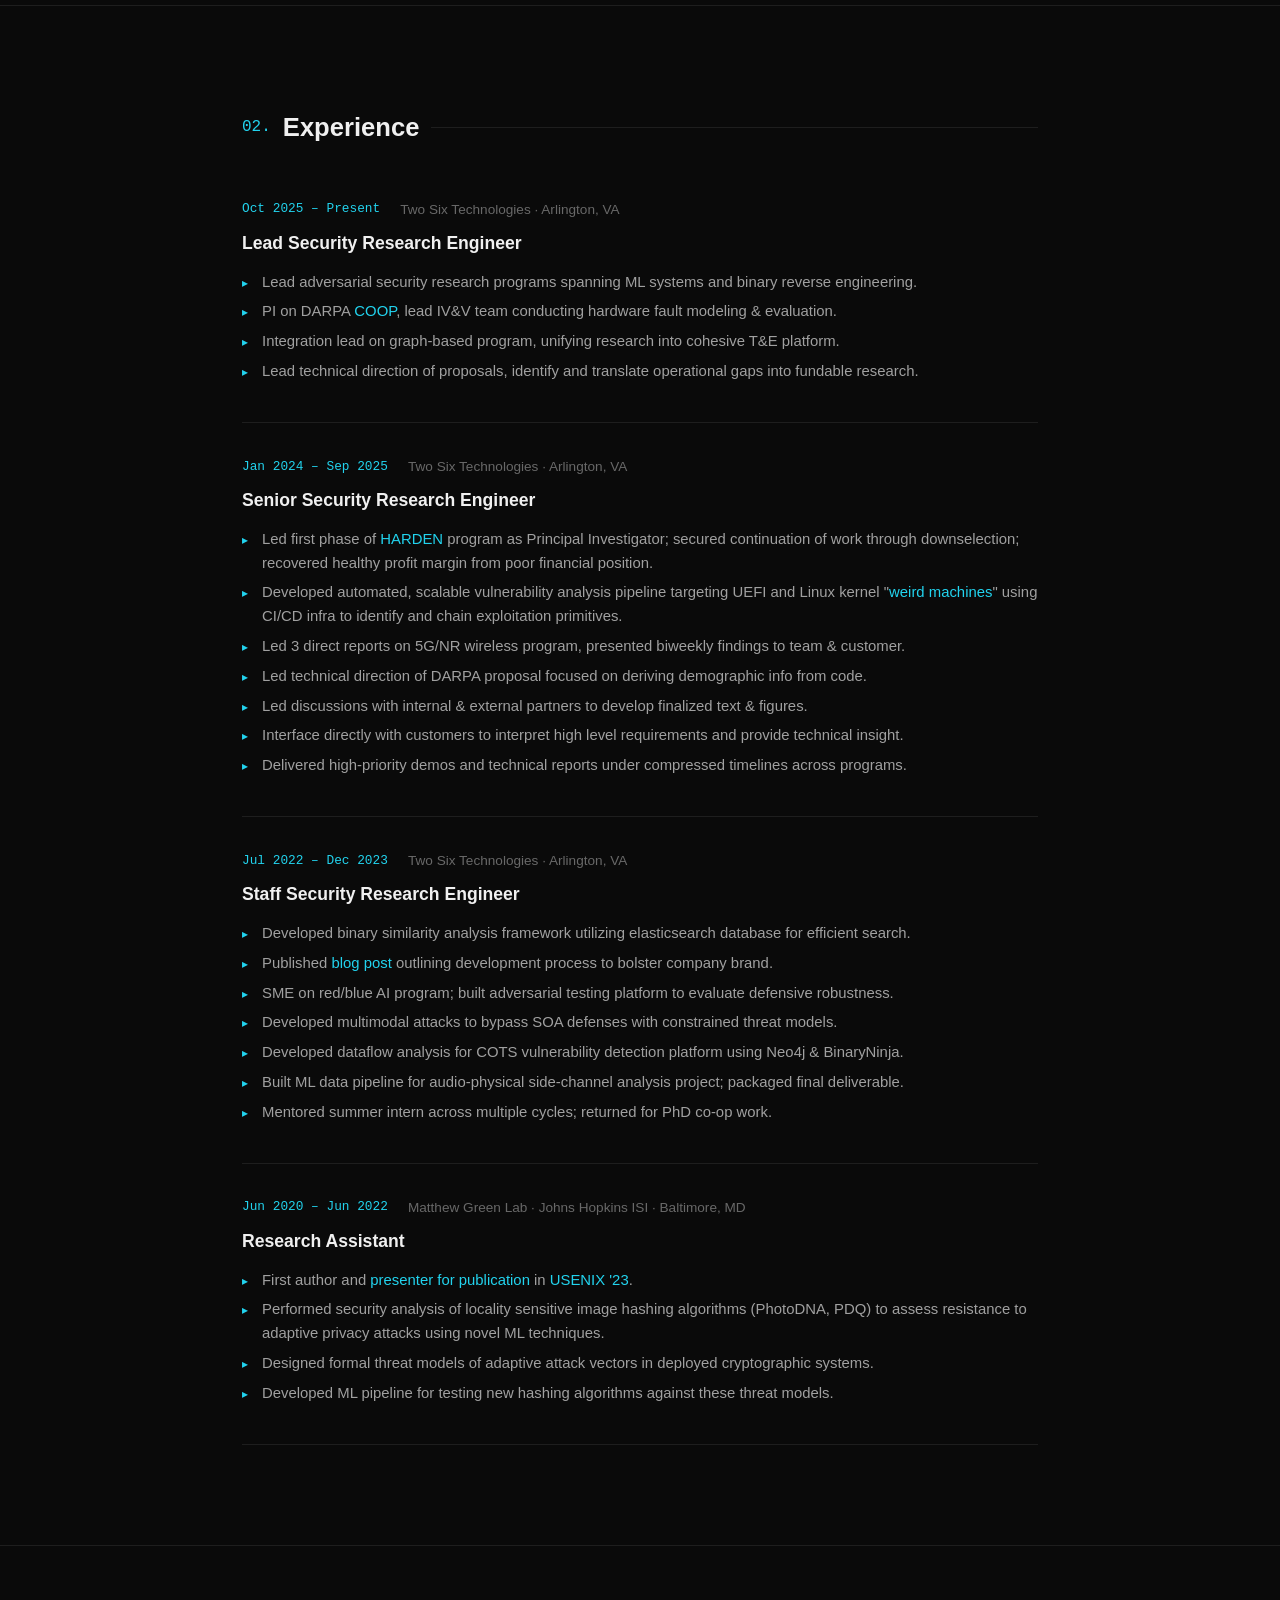
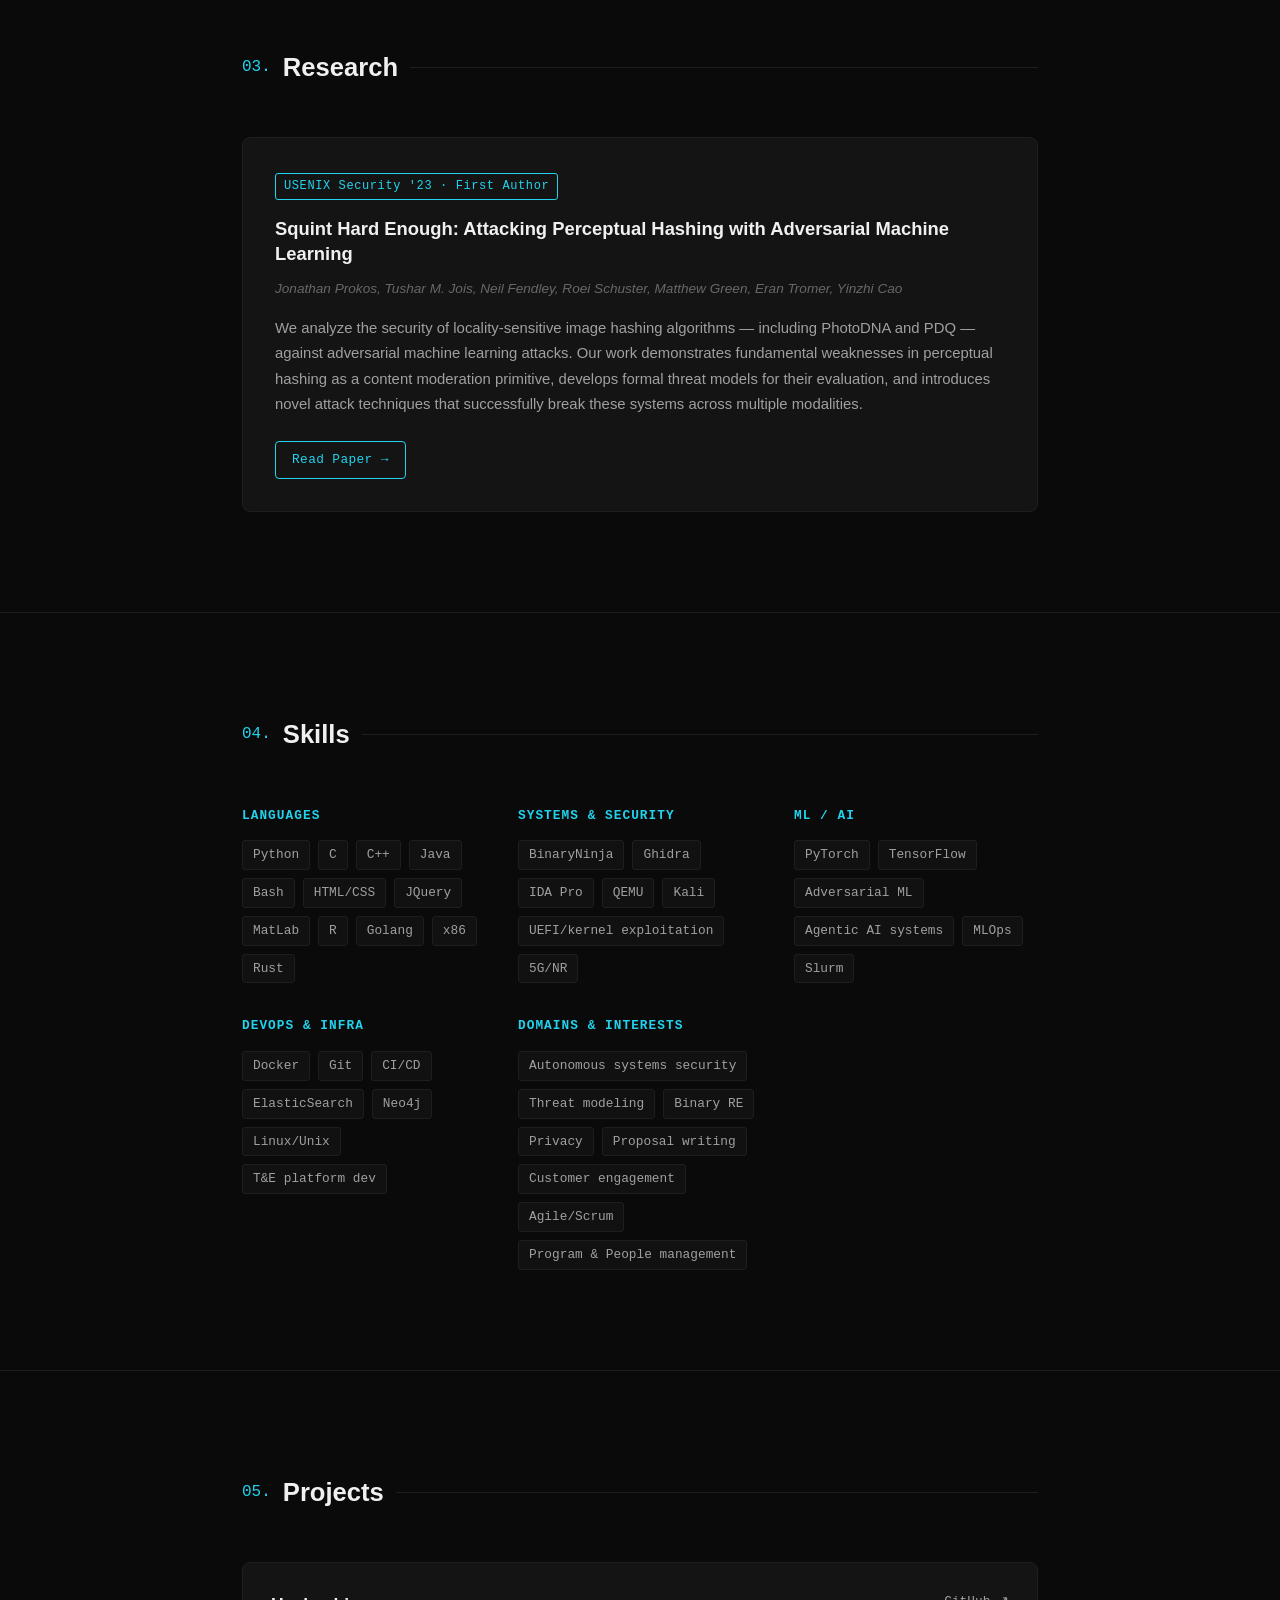
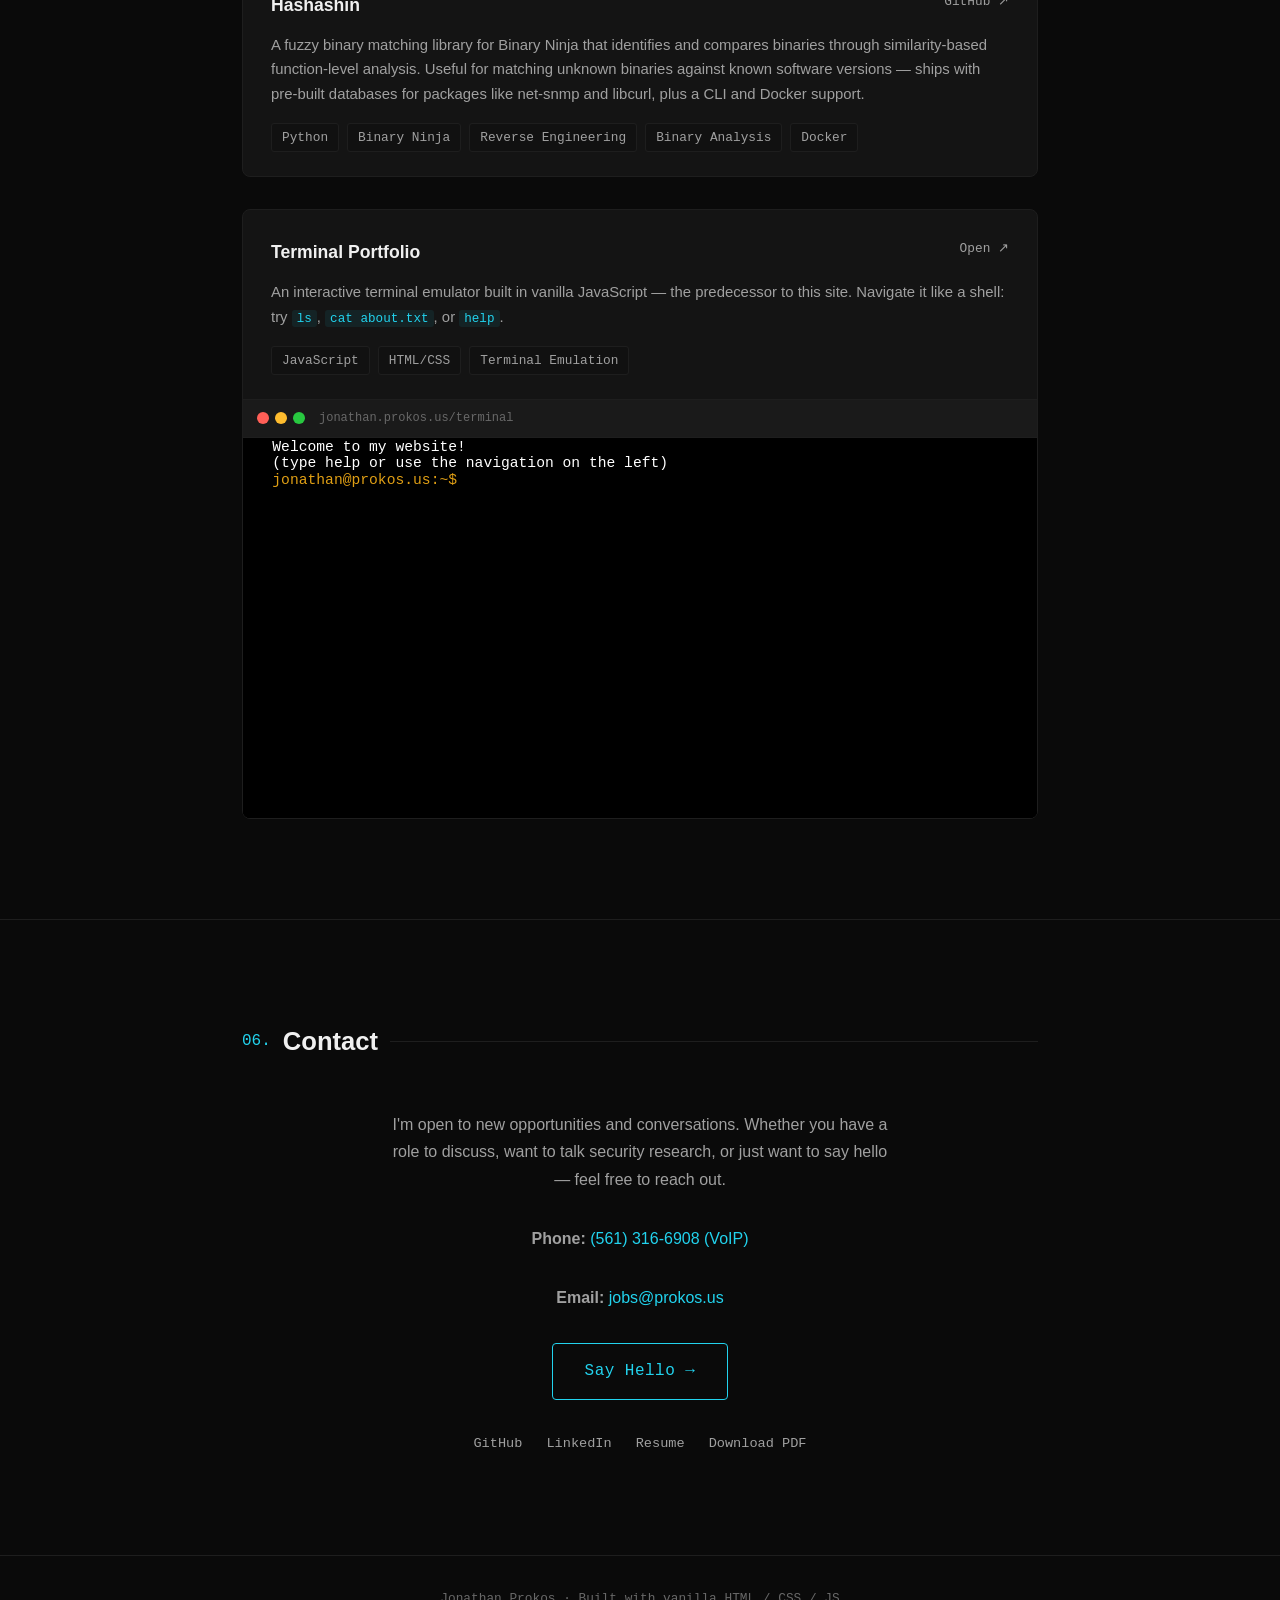
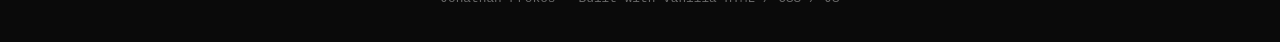
==== commit 0ccd1185: "fix overlapping scroll text" ====
--- a/index.html
+++ b/index.html
@@ -30,7 +30,7 @@
     </nav>
 
     <section id="hero">
-        <div class="hero-content">
+        <div class="hero-content" style="margin-left: 120px;">
             <p class="hero-greeting">Hi, I'm</p>
             <h1 class="hero-name">Jonathan Prokos</h1>
             <h2 class="hero-title">Lead Security Research Engineer | Active TS</h2>
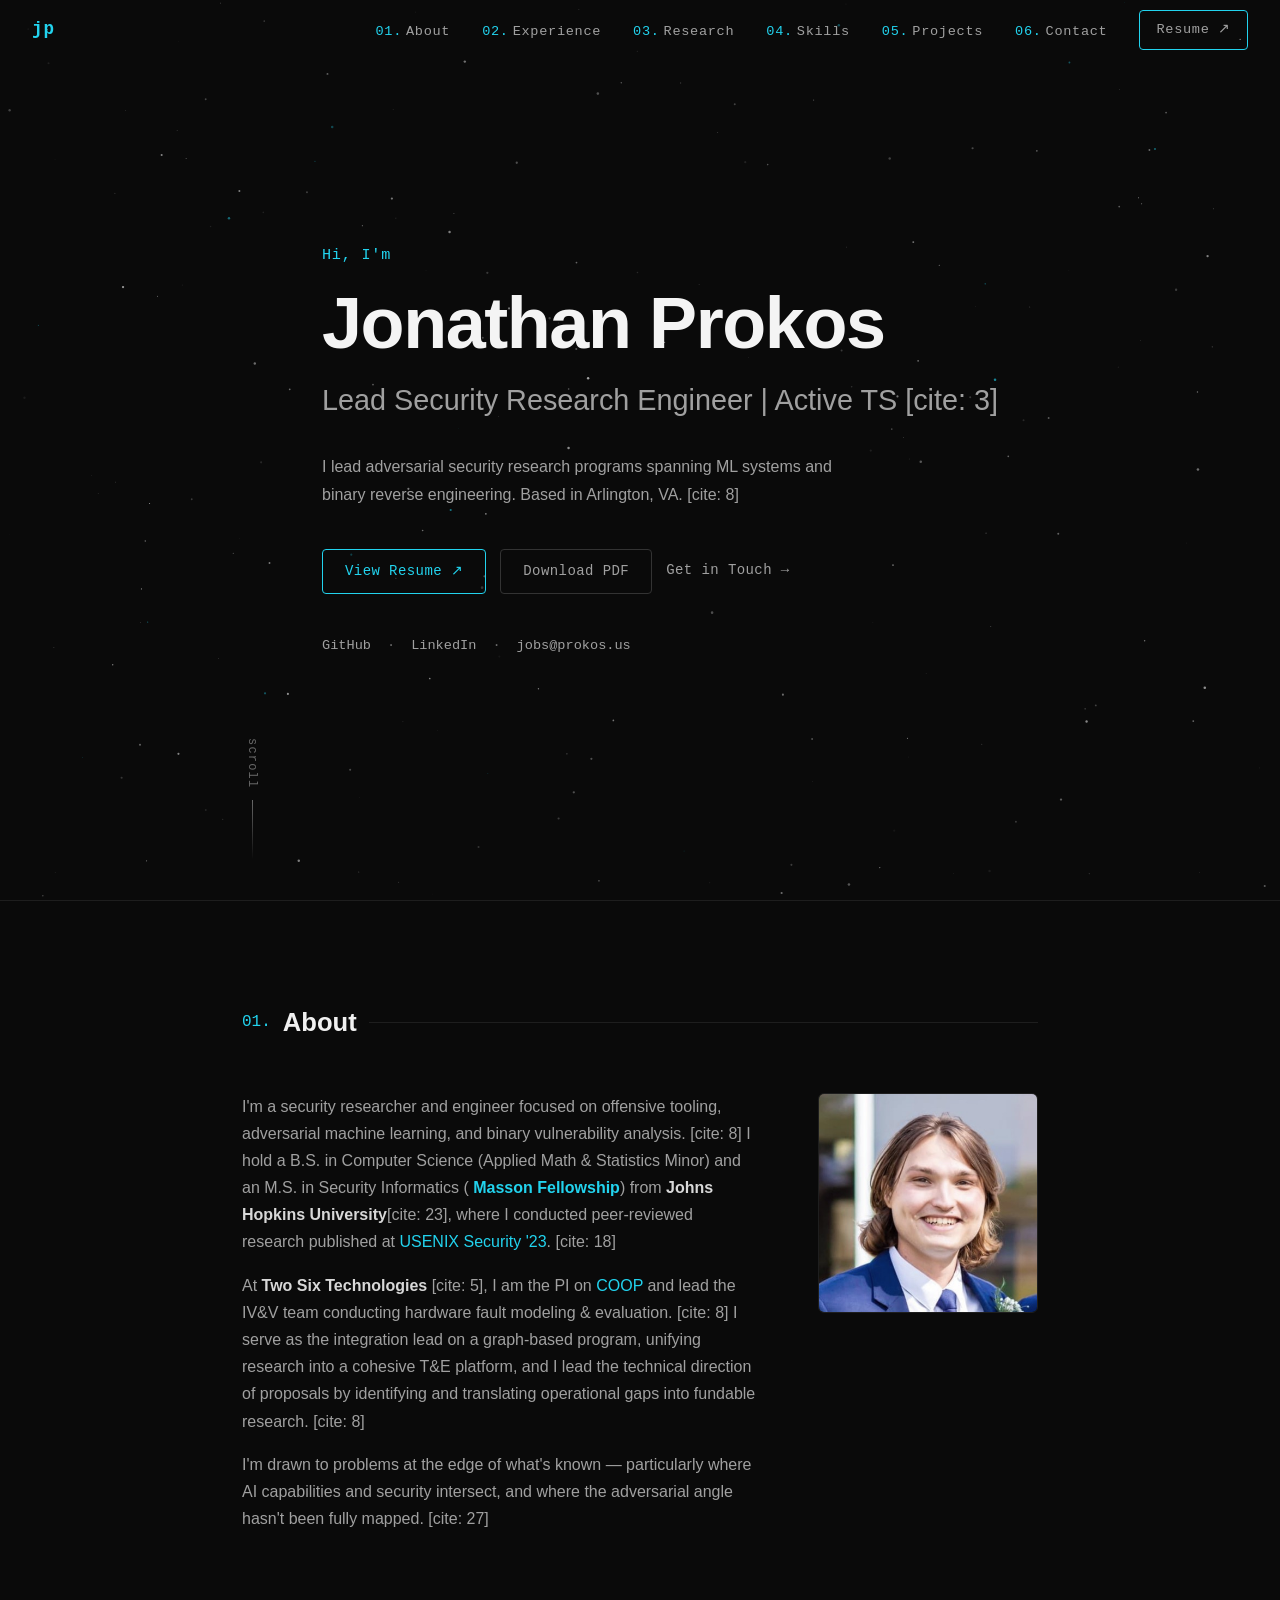
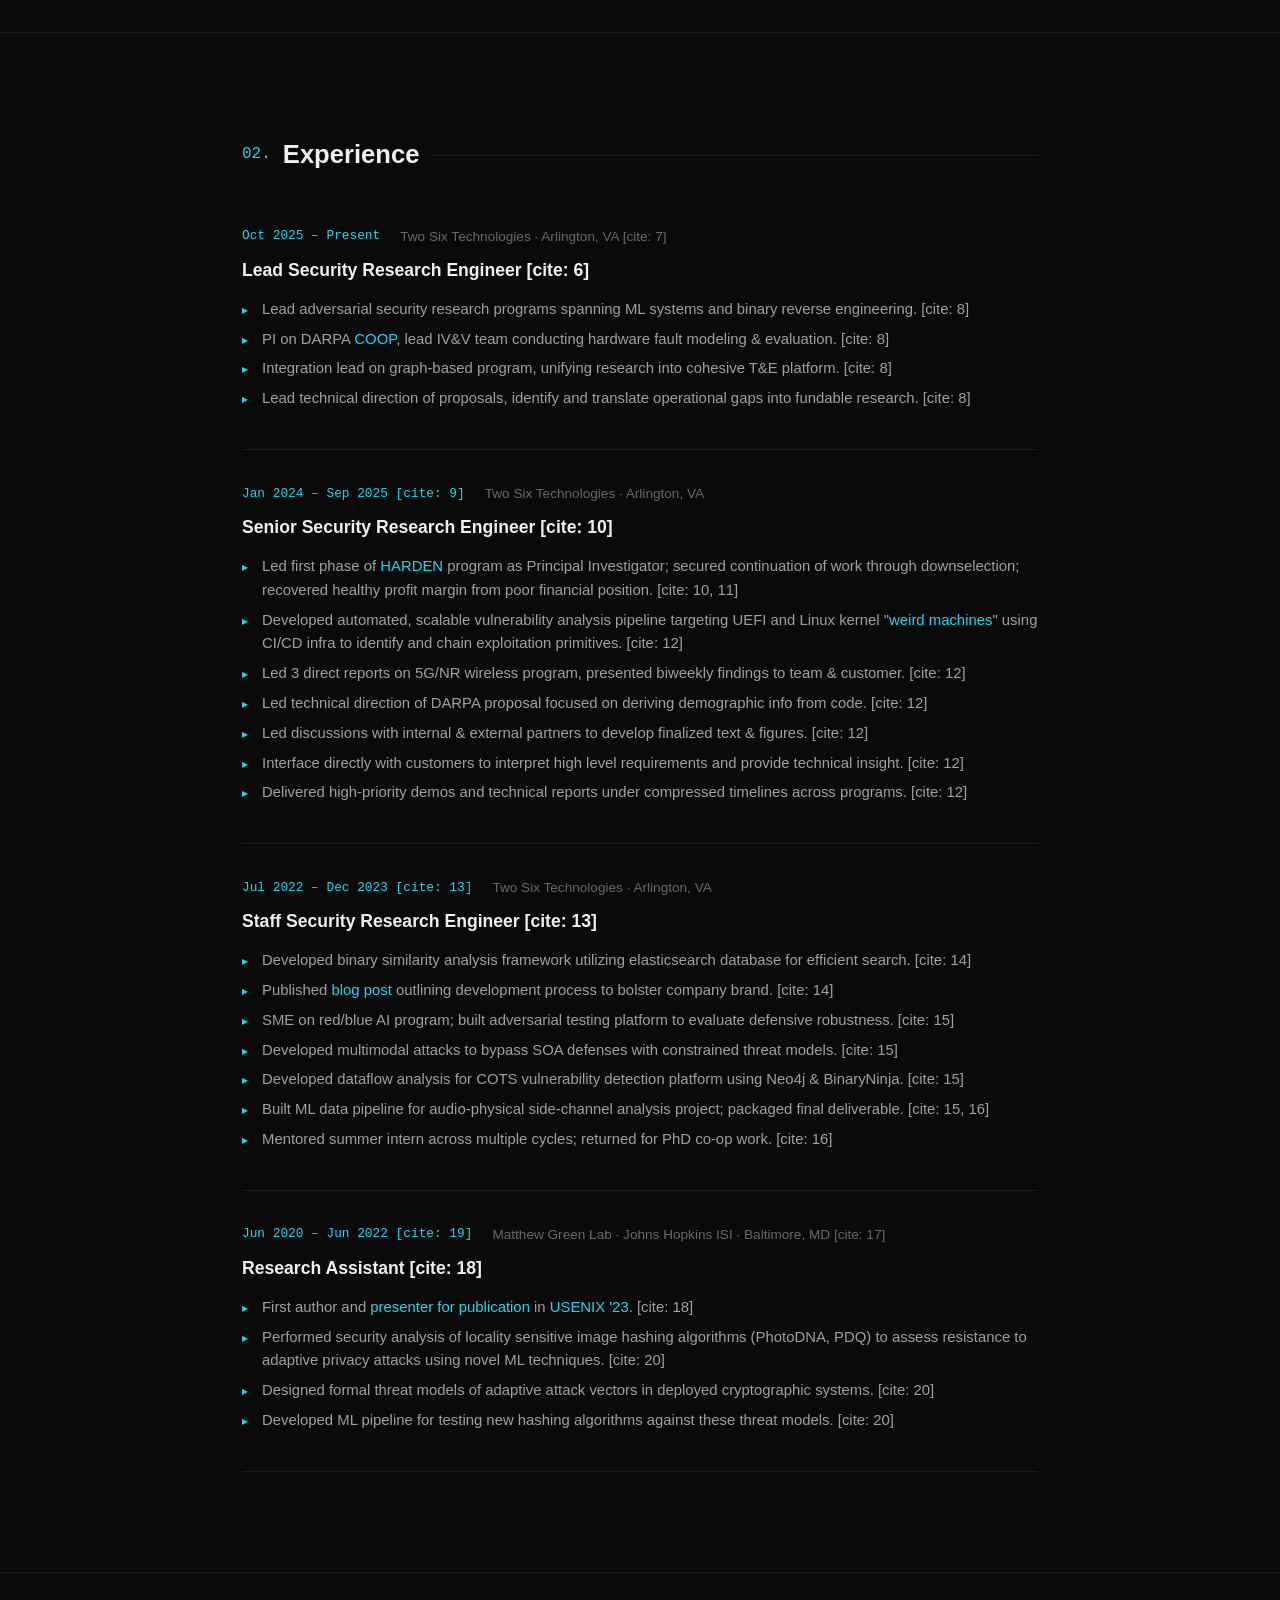
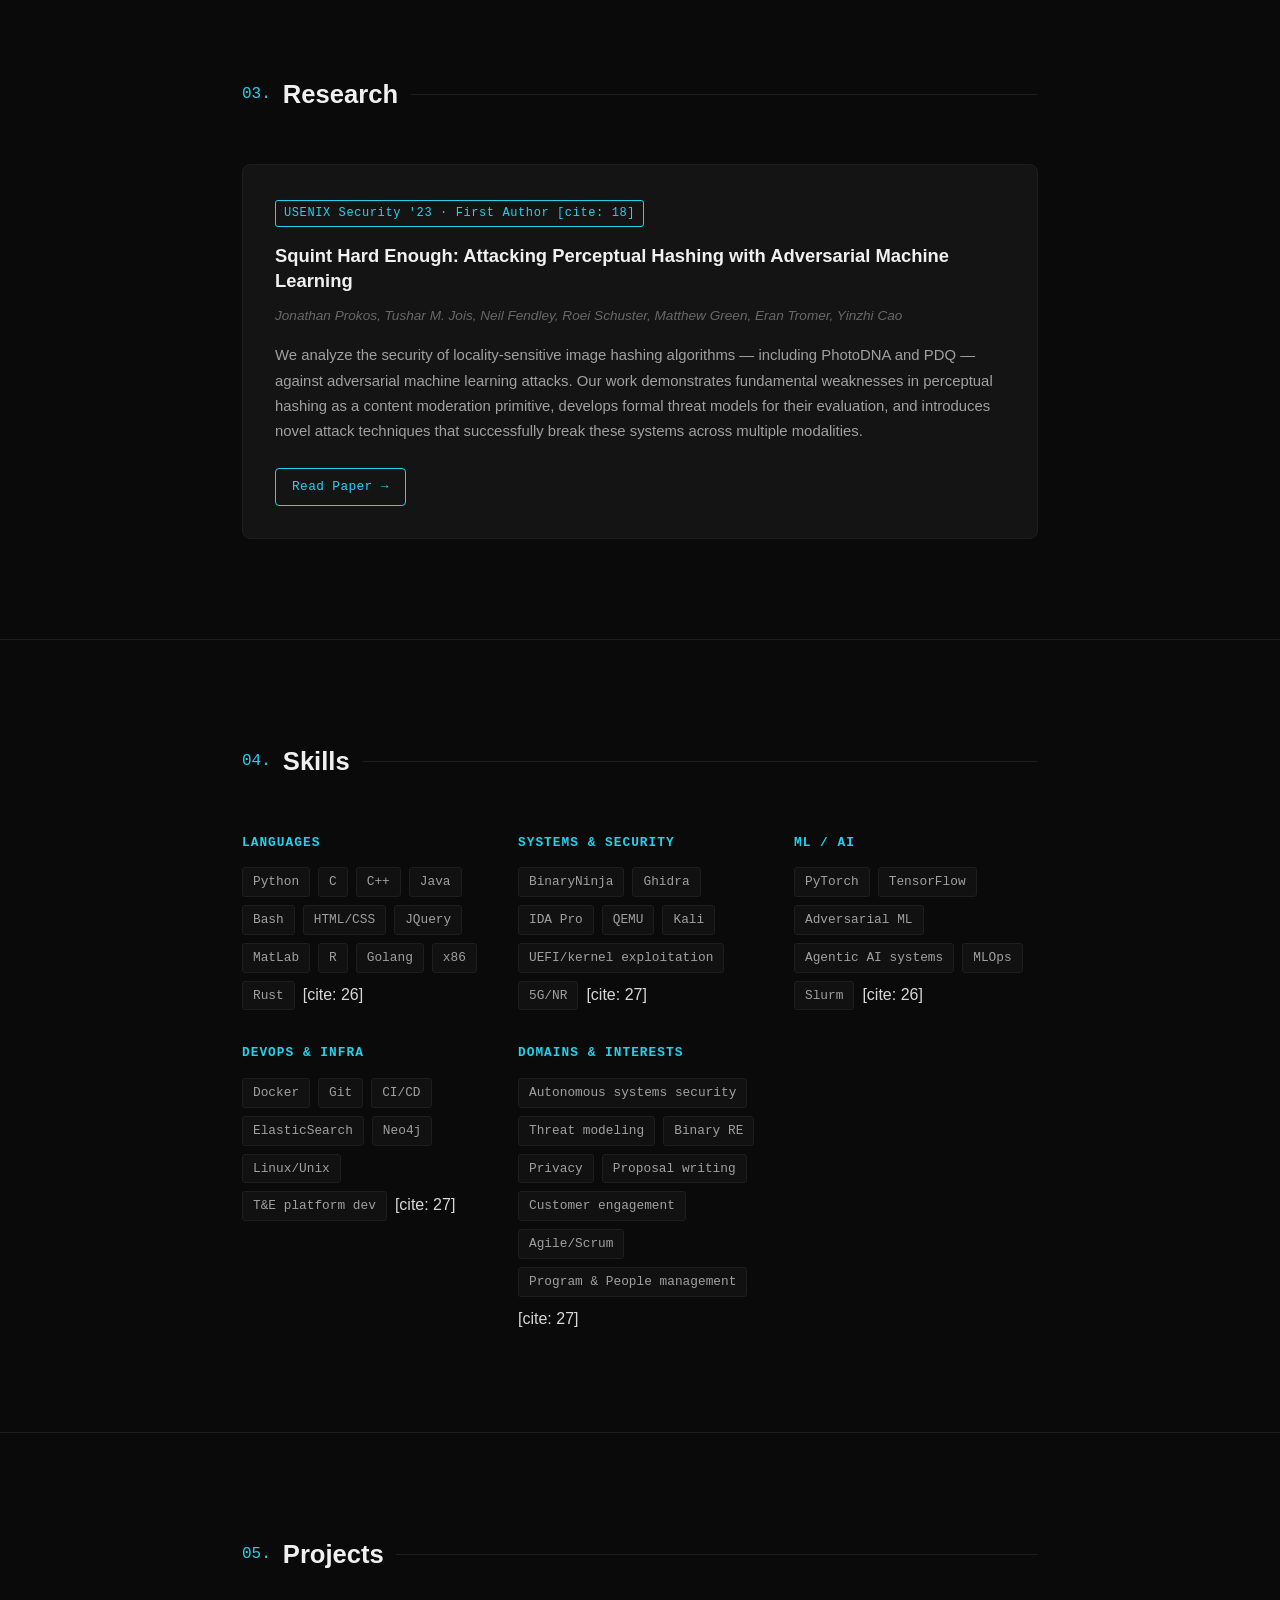
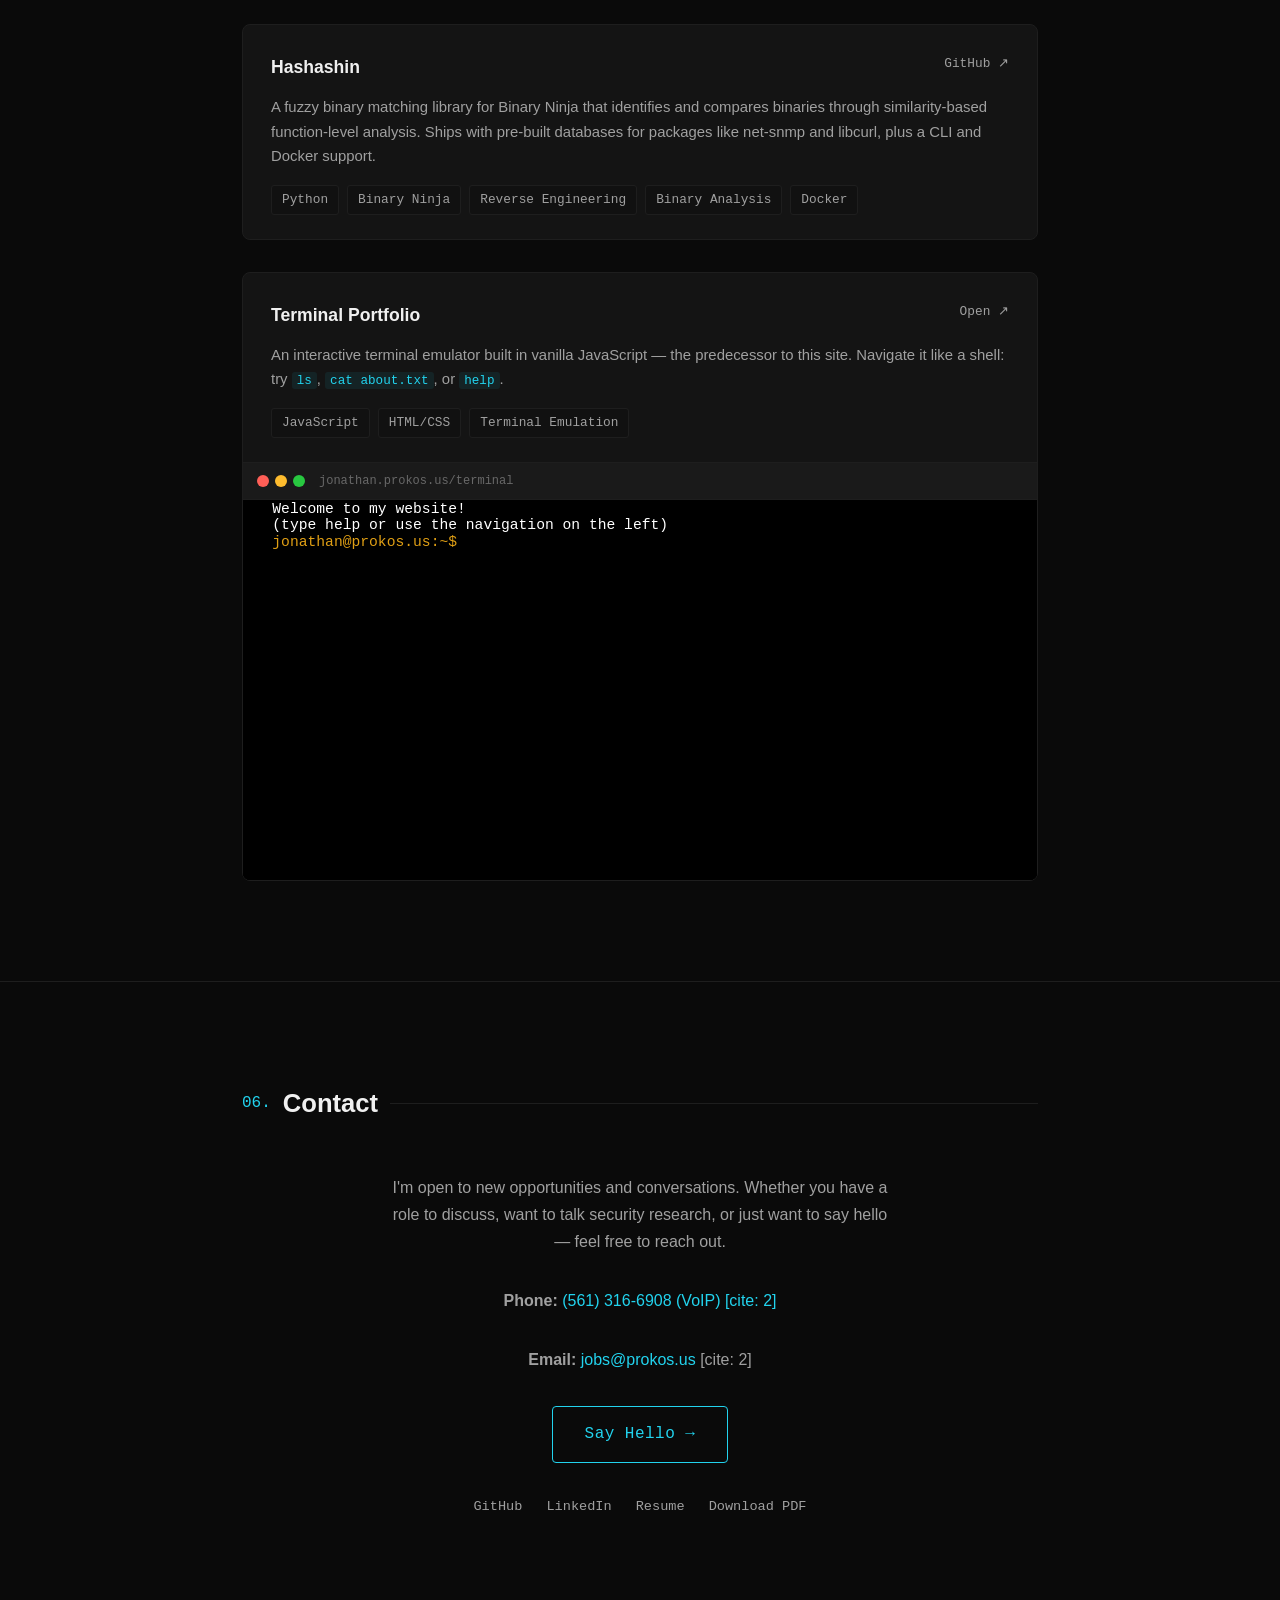
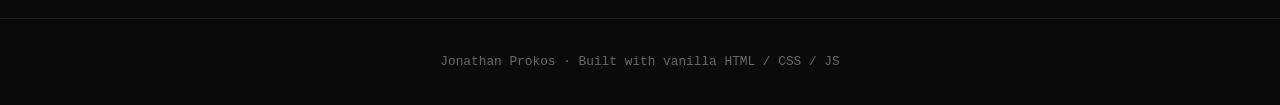
==== commit e8eea709: "revert change, fix mobile" ====
--- a/index.html
+++ b/index.html
@@ -9,6 +9,28 @@
     <meta name="description" content="Lead Security Research Engineer — adversarial AI, binary analysis, DARPA research programs." />
     <link rel="icon" href="./img/favicon.png" type="image/x-icon" />
     <link rel="stylesheet" href="./css/site.css" />
+    <style>
+        /* Responsive fix for the Hero section overlap */
+        #hero {
+            padding: 0 2rem;
+            display: flex;
+            align-items: center;
+        }
+        .hero-content {
+            width: 100%;
+            max-width: 1000px;
+        }
+        @media (min-width: 1024px) {
+            .hero-content {
+                padding-left: 80px; /* Offset to clear the scroll indicator on desktop */
+            }
+        }
+        @media (max-width: 600px) {
+            .hero-scroll {
+                display: none; /* Hide scroll indicator on very small screens to prevent overlap */
+            }
+        }
+    </style>
 </head>
 
 <body>
@@ -30,12 +52,12 @@
     </nav>
 
     <section id="hero">
-        <div class="hero-content" style="margin-left: 120px;">
+        <div class="hero-content">
             <p class="hero-greeting">Hi, I'm</p>
             <h1 class="hero-name">Jonathan Prokos</h1>
-            <h2 class="hero-title">Lead Security Research Engineer | Active TS</h2>
+            <h2 class="hero-title">Lead Security Research Engineer | Active TS [cite: 3]</h2>
             <p class="hero-bio">
-                I lead adversarial security research programs spanning ML systems and binary reverse engineering. Based in Arlington, VA.
+                I lead adversarial security research programs spanning ML systems and binary reverse engineering. Based in Arlington, VA. [cite: 8]
             </p>
             <div class="hero-cta">
                 <a href="https://resume.prokos.us" target="_blank" class="btn btn-primary">View Resume ↗</a>
@@ -63,18 +85,18 @@
                 <div class="about-text">
                     <p>
                         I'm a security researcher and engineer focused on offensive tooling, adversarial machine
-                        learning, and binary vulnerability analysis. I hold a B.S. in Computer Science (Applied Math & Statistics Minor) and an
+                        learning, and binary vulnerability analysis. [cite: 8] I hold a B.S. in Computer Science (Applied Math & Statistics Minor) and an
                         M.S. in Security Informatics (
                         <strong><a href="https://www.cs.jhu.edu/news/two-cybersecurity-students-named-2021-gerald-m-masson-fellows/" target="_blank">Masson Fellowship</a></strong>) from
-                        <strong>Johns Hopkins University</strong>, where I conducted peer-reviewed research
-                        published at <a href="https://www.usenix.org/conference/usenixsecurity23/presentation/prokos" target="_blank">USENIX Security '23</a>.
+                        <strong>Johns Hopkins University</strong>[cite: 23], where I conducted peer-reviewed research
+                        published at <a href="https://www.usenix.org/conference/usenixsecurity23/presentation/prokos" target="_blank">USENIX Security '23</a>. [cite: 18]
                     </p>
                     <p>
-                        At <strong>Two Six Technologies</strong>, I am the PI on <a href="https://www.darpa.mil/research/programs/coop-continuous-correctness" target="_blank">COOP</a> and lead the IV&V team conducting hardware fault modeling & evaluation. I serve as the integration lead on a graph-based program, unifying research into a cohesive T&E platform, and I lead the technical direction of proposals by identifying and translating operational gaps into fundable research.
+                        At <strong>Two Six Technologies</strong> [cite: 5], I am the PI on <a href="https://www.darpa.mil/research/programs/coop-continuous-correctness" target="_blank">COOP</a> and lead the IV&V team conducting hardware fault modeling & evaluation. [cite: 8] I serve as the integration lead on a graph-based program, unifying research into a cohesive T&E platform, and I lead the technical direction of proposals by identifying and translating operational gaps into fundable research. [cite: 8]
                     </p>
                     <p>
                         I'm drawn to problems at the edge of what's known — particularly where AI capabilities
-                        and security intersect, and where the adversarial angle hasn't been fully mapped.
+                        and security intersect, and where the adversarial angle hasn't been fully mapped. [cite: 27]
                     </p>
                 </div>
                 <div class="about-img">
@@ -92,62 +114,62 @@
                 <div class="timeline-item">
                     <div class="timeline-meta">
                         <span class="timeline-date">Oct 2025 – Present</span>
-                        <span class="timeline-company">Two Six Technologies &middot; Arlington, VA</span>
-                    </div>
-                    <h3 class="timeline-role">Lead Security Research Engineer</h3>
+                        <span class="timeline-company">Two Six Technologies &middot; Arlington, VA [cite: 7]</span>
+                    </div>
+                    <h3 class="timeline-role">Lead Security Research Engineer [cite: 6]</h3>
                     <ul class="timeline-bullets">
-                        <li>Lead adversarial security research programs spanning ML systems and binary reverse engineering.</li>
-                        <li>PI on DARPA <a href="https://www.darpa.mil/research/programs/coop-continuous-correctness" target="_blank">COOP</a>, lead IV&V team conducting hardware fault modeling & evaluation.</li>
-                        <li>Integration lead on graph-based program, unifying research into cohesive T&E platform.</li>
-                        <li>Lead technical direction of proposals, identify and translate operational gaps into fundable research.</li>
+                        <li>Lead adversarial security research programs spanning ML systems and binary reverse engineering. [cite: 8]</li>
+                        <li>PI on DARPA <a href="https://www.darpa.mil/research/programs/coop-continuous-correctness" target="_blank">COOP</a>, lead IV&V team conducting hardware fault modeling & evaluation. [cite: 8]</li>
+                        <li>Integration lead on graph-based program, unifying research into cohesive T&E platform. [cite: 8]</li>
+                        <li>Lead technical direction of proposals, identify and translate operational gaps into fundable research. [cite: 8]</li>
                     </ul>
                 </div>
 
                 <div class="timeline-item">
                     <div class="timeline-meta">
-                        <span class="timeline-date">Jan 2024 – Sep 2025</span>
+                        <span class="timeline-date">Jan 2024 – Sep 2025 [cite: 9]</span>
                         <span class="timeline-company">Two Six Technologies &middot; Arlington, VA</span>
                     </div>
-                    <h3 class="timeline-role">Senior Security Research Engineer</h3>
+                    <h3 class="timeline-role">Senior Security Research Engineer [cite: 10]</h3>
                     <ul class="timeline-bullets">
-                        <li>Led first phase of <a href="https://www.darpa.mil/research/programs/hardening-development-toolchains-against-emergent-execution-engines" target="_blank">HARDEN</a> program as Principal Investigator; secured continuation of work through downselection; recovered healthy profit margin from poor financial position.</li>
-                        <li>Developed automated, scalable vulnerability analysis pipeline targeting UEFI and Linux kernel "<a href="https://langsec.org/papers/Bratus.pdf" target="_blank">weird machines</a>" using CI/CD infra to identify and chain exploitation primitives.</li>
-                        <li>Led 3 direct reports on 5G/NR wireless program, presented biweekly findings to team & customer.</li>
-                        <li>Led technical direction of DARPA proposal focused on deriving demographic info from code.</li>
-                        <li>Led discussions with internal & external partners to develop finalized text & figures.</li>
-                        <li>Interface directly with customers to interpret high level requirements and provide technical insight.</li>
-                        <li>Delivered high-priority demos and technical reports under compressed timelines across programs.</li>
+                        <li>Led first phase of <a href="https://www.darpa.mil/research/programs/hardening-development-toolchains-against-emergent-execution-engines" target="_blank">HARDEN</a> program as Principal Investigator; secured continuation of work through downselection; recovered healthy profit margin from poor financial position. [cite: 10, 11]</li>
+                        <li>Developed automated, scalable vulnerability analysis pipeline targeting UEFI and Linux kernel "<a href="https://langsec.org/papers/Bratus.pdf" target="_blank">weird machines</a>" using CI/CD infra to identify and chain exploitation primitives. [cite: 12]</li>
+                        <li>Led 3 direct reports on 5G/NR wireless program, presented biweekly findings to team & customer. [cite: 12]</li>
+                        <li>Led technical direction of DARPA proposal focused on deriving demographic info from code. [cite: 12]</li>
+                        <li>Led discussions with internal & external partners to develop finalized text & figures. [cite: 12]</li>
+                        <li>Interface directly with customers to interpret high level requirements and provide technical insight. [cite: 12]</li>
+                        <li>Delivered high-priority demos and technical reports under compressed timelines across programs. [cite: 12]</li>
                     </ul>
                 </div>
 
                 <div class="timeline-item">
                     <div class="timeline-meta">
-                        <span class="timeline-date">Jul 2022 – Dec 2023</span>
+                        <span class="timeline-date">Jul 2022 – Dec 2023 [cite: 13]</span>
                         <span class="timeline-company">Two Six Technologies &middot; Arlington, VA</span>
                     </div>
-                    <h3 class="timeline-role">Staff Security Research Engineer</h3>
+                    <h3 class="timeline-role">Staff Security Research Engineer [cite: 13]</h3>
                     <ul class="timeline-bullets">
-                        <li>Developed binary similarity analysis framework utilizing elasticsearch database for efficient search.</li>
-                        <li>Published <a href="https://twosixtech.com/blog/hashashin-update/" target="_blank">blog post</a> outlining development process to bolster company brand.</li>
-                        <li>SME on red/blue AI program; built adversarial testing platform to evaluate defensive robustness.</li>
-                        <li>Developed multimodal attacks to bypass SOA defenses with constrained threat models.</li>
-                        <li>Developed dataflow analysis for COTS vulnerability detection platform using Neo4j & BinaryNinja.</li>
-                        <li>Built ML data pipeline for audio-physical side-channel analysis project; packaged final deliverable.</li>
-                        <li>Mentored summer intern across multiple cycles; returned for PhD co-op work.</li>
+                        <li>Developed binary similarity analysis framework utilizing elasticsearch database for efficient search. [cite: 14]</li>
+                        <li>Published <a href="https://twosixtech.com/blog/hashashin-update/" target="_blank">blog post</a> outlining development process to bolster company brand. [cite: 14]</li>
+                        <li>SME on red/blue AI program; built adversarial testing platform to evaluate defensive robustness. [cite: 15]</li>
+                        <li>Developed multimodal attacks to bypass SOA defenses with constrained threat models. [cite: 15]</li>
+                        <li>Developed dataflow analysis for COTS vulnerability detection platform using Neo4j & BinaryNinja. [cite: 15]</li>
+                        <li>Built ML data pipeline for audio-physical side-channel analysis project; packaged final deliverable. [cite: 15, 16]</li>
+                        <li>Mentored summer intern across multiple cycles; returned for PhD co-op work. [cite: 16]</li>
                     </ul>
                 </div>
 
                 <div class="timeline-item">
                     <div class="timeline-meta">
-                        <span class="timeline-date">Jun 2020 – Jun 2022</span>
-                        <span class="timeline-company">Matthew Green Lab &middot; Johns Hopkins ISI &middot; Baltimore, MD</span>
-                    </div>
-                    <h3 class="timeline-role">Research Assistant</h3>
+                        <span class="timeline-date">Jun 2020 – Jun 2022 [cite: 19]</span>
+                        <span class="timeline-company">Matthew Green Lab &middot; Johns Hopkins ISI &middot; Baltimore, MD [cite: 17]</span>
+                    </div>
+                    <h3 class="timeline-role">Research Assistant [cite: 18]</h3>
                     <ul class="timeline-bullets">
-                        <li>First author and <a href="https://youtu.be/v1xeIHyTg-c?si=Yo-_Xtzx30SiJJt8" target="_blank">presenter for publication</a> in <a href="https://www.usenix.org/conference/usenixsecurity23/presentation/prokos" target="_blank">USENIX '23</a>.</li>
-                        <li>Performed security analysis of locality sensitive image hashing algorithms (PhotoDNA, PDQ) to assess resistance to adaptive privacy attacks using novel ML techniques.</li>
-                        <li>Designed formal threat models of adaptive attack vectors in deployed cryptographic systems.</li>
-                        <li>Developed ML pipeline for testing new hashing algorithms against these threat models.</li>
+                        <li>First author and <a href="https://youtu.be/v1xeIHyTg-c?si=Yo-_Xtzx30SiJJt8" target="_blank">presenter for publication</a> in <a href="https://www.usenix.org/conference/usenixsecurity23/presentation/prokos" target="_blank">USENIX '23</a>. [cite: 18]</li>
+                        <li>Performed security analysis of locality sensitive image hashing algorithms (PhotoDNA, PDQ) to assess resistance to adaptive privacy attacks using novel ML techniques. [cite: 20]</li>
+                        <li>Designed formal threat models of adaptive attack vectors in deployed cryptographic systems. [cite: 20]</li>
+                        <li>Developed ML pipeline for testing new hashing algorithms against these threat models. [cite: 20]</li>
                     </ul>
                 </div>
 
@@ -159,7 +181,7 @@
         <div class="container">
             <h2 class="section-title"><span class="accent">03.</span> Research</h2>
             <div class="research-card">
-                <div class="research-badge"><a href="https://www.usenix.org/conference/usenixsecurity23/presentation/prokos" target="_blank">USENIX Security '23</a> &middot; First Author</div>
+                <div class="research-badge"><a href="https://www.usenix.org/conference/usenixsecurity23/presentation/prokos" target="_blank">USENIX Security '23</a> &middot; First Author [cite: 18]</div>
                 <h3 class="research-title">Squint Hard Enough: Attacking Perceptual Hashing with Adversarial Machine Learning</h3>
                 <p class="research-authors">Jonathan Prokos, Tushar M. Jois, Neil Fendley, Roei Schuster, Matthew Green, Eran Tromer, Yinzhi Cao</p>
                 <p class="research-abstract">
@@ -182,66 +204,38 @@
                 <div class="skill-group">
                     <h4>Languages</h4>
                     <div class="tags">
-                        <span>Python</span>
-                        <span>C</span>
-                        <span>C++</span>
-                        <span>Java</span>
-                        <span>Bash</span>
-                        <span>HTML/CSS</span>
-                        <span>JQuery</span>
-                        <span>MatLab</span>
-                        <span>R</span>
-                        <span>Golang</span>
-                        <span>x86</span>
-                        <span>Rust</span>
+                        <span>Python</span><span>C</span><span>C++</span><span>Java</span><span>Bash</span>
+                        <span>HTML/CSS</span><span>JQuery</span><span>MatLab</span><span>R</span><span>Golang</span>
+                        <span>x86</span><span>Rust</span> [cite: 26]
                     </div>
                 </div>
                 <div class="skill-group">
                     <h4>Systems & Security</h4>
                     <div class="tags">
-                        <span>BinaryNinja</span>
-                        <span>Ghidra</span>
-                        <span>IDA Pro</span>
-                        <span>QEMU</span>
-                        <span>Kali</span>
-                        <span>UEFI/kernel exploitation</span>
-                        <span>5G/NR</span>
+                        <span>BinaryNinja</span><span>Ghidra</span><span>IDA Pro</span><span>QEMU</span>
+                        <span>Kali</span><span>UEFI/kernel exploitation</span><span>5G/NR</span> [cite: 27]
                     </div>
                 </div>
                 <div class="skill-group">
                     <h4>ML / AI</h4>
                     <div class="tags">
-                        <span>PyTorch</span>
-                        <span>TensorFlow</span>
-                        <span>Adversarial ML</span>
-                        <span>Agentic AI systems</span>
-                        <span>MLOps</span>
-                        <span>Slurm</span>
+                        <span>PyTorch</span><span>TensorFlow</span><span>Adversarial ML</span>
+                        <span>Agentic AI systems</span><span>MLOps</span><span>Slurm</span> [cite: 26]
                     </div>
                 </div>
                 <div class="skill-group">
                     <h4>DevOps & Infra</h4>
                     <div class="tags">
-                        <span>Docker</span>
-                        <span>Git</span>
-                        <span>CI/CD</span>
-                        <span>ElasticSearch</span>
-                        <span>Neo4j</span>
-                        <span>Linux/Unix</span>
-                        <span>T&E platform dev</span>
+                        <span>Docker</span><span>Git</span><span>CI/CD</span><span>ElasticSearch</span>
+                        <span>Neo4j</span><span>Linux/Unix</span><span>T&E platform dev</span> [cite: 27]
                     </div>
                 </div>
                 <div class="skill-group">
                     <h4>Domains & Interests</h4>
                     <div class="tags">
-                        <span>Autonomous systems security</span>
-                        <span>Threat modeling</span>
-                        <span>Binary RE</span>
-                        <span>Privacy</span>
-                        <span>Proposal writing</span>
-                        <span>Customer engagement</span>
-                        <span>Agile/Scrum</span>
-                        <span>Program & People management</span>
+                        <span>Autonomous systems security</span><span>Threat modeling</span><span>Binary RE</span>
+                        <span>Privacy</span><span>Proposal writing</span><span>Customer engagement</span>
+                        <span>Agile/Scrum</span><span>Program & People management</span> [cite: 27]
                     </div>
                 </div>
             </div>
@@ -263,16 +257,12 @@
                         </div>
                         <p class="project-desc">
                             A fuzzy binary matching library for Binary Ninja that identifies and compares binaries
-                            through similarity-based function-level analysis. Useful for matching unknown binaries
-                            against known software versions — ships with pre-built databases for packages like
+                            through similarity-based function-level analysis. Ships with pre-built databases for packages like
                             net-snmp and libcurl, plus a CLI and Docker support.
                         </p>
                         <div class="tags">
-                            <span>Python</span>
-                            <span>Binary Ninja</span>
-                            <span>Reverse Engineering</span>
-                            <span>Binary Analysis</span>
-                            <span>Docker</span>
+                            <span>Python</span><span>Binary Ninja</span><span>Reverse Engineering</span>
+                            <span>Binary Analysis</span><span>Docker</span>
                         </div>
                     </div>
                 </div>
@@ -290,9 +280,7 @@
                             Navigate it like a shell: try <code>ls</code>, <code>cat about.txt</code>, or <code>help</code>.
                         </p>
                         <div class="tags">
-                            <span>JavaScript</span>
-                            <span>HTML/CSS</span>
-                            <span>Terminal Emulation</span>
+                            <span>JavaScript</span><span>HTML/CSS</span><span>Terminal Emulation</span>
                         </div>
                     </div>
                     <div class="terminal-embed">
@@ -324,8 +312,8 @@
                     want to talk security research, or just want to say hello — feel free to reach out.
                 </p>
                 <div class="contact-info" style="margin-bottom: 2rem;">
-                    <p><strong>Phone:</strong> <a href="tel:+15613166908">(561) 316-6908 (VoIP)</a></p>
-                    <p><strong>Email:</strong> <a href="mailto:jobs@prokos.us">jobs@prokos.us</a></p>
+                    <p><strong>Phone:</strong> <a href="tel:+15613166908">(561) 316-6908 (VoIP) [cite: 2]</a></p>
+                    <p><strong>Email:</strong> <a href="mailto:jobs@prokos.us">jobs@prokos.us</a> [cite: 2]</p>
                 </div>
                 <a href="mailto:jobs@prokos.us" class="btn btn-primary btn-lg">Say Hello →</a>
                 <div class="contact-links">
@@ -343,7 +331,7 @@
     </footer>
 
     <script>
-        // Starfield
+        // Starfield script
         (function () {
             const canvas = document.getElementById('starfield');
             const ctx = canvas.getContext('2d');
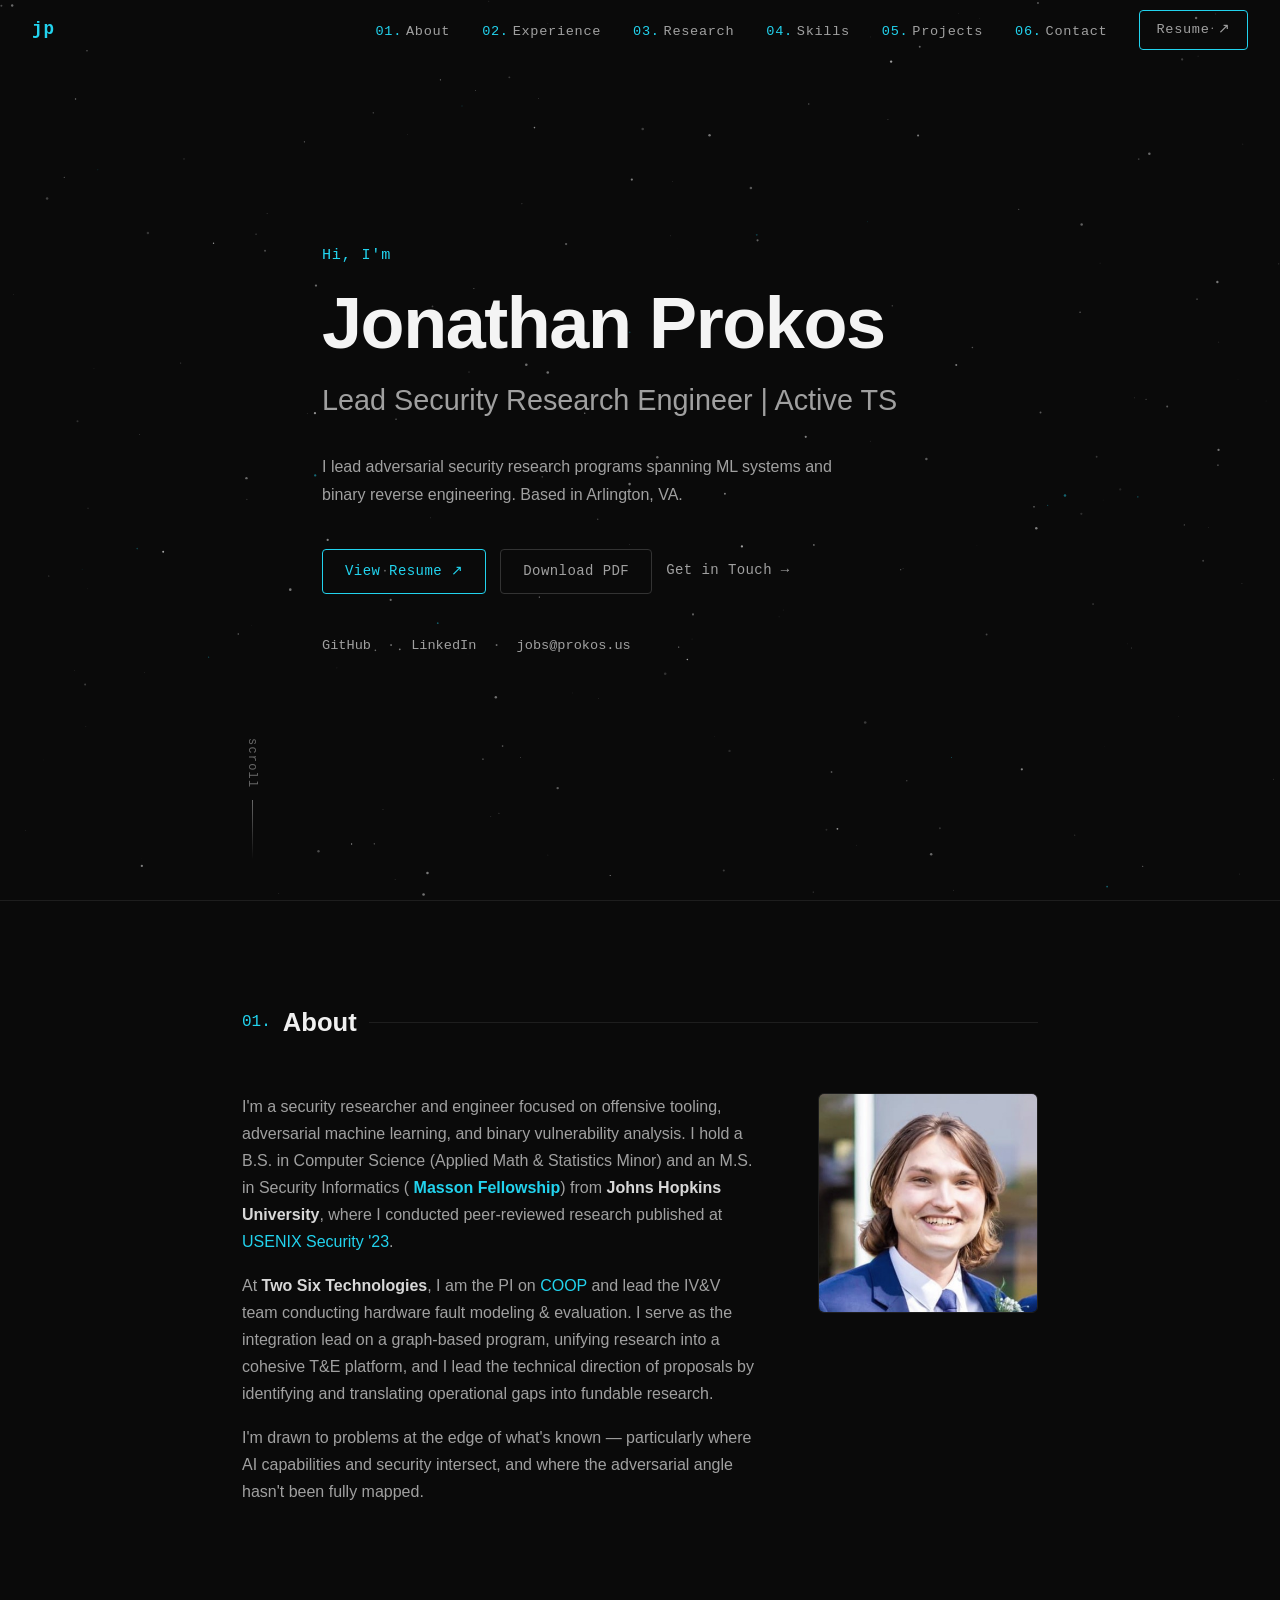
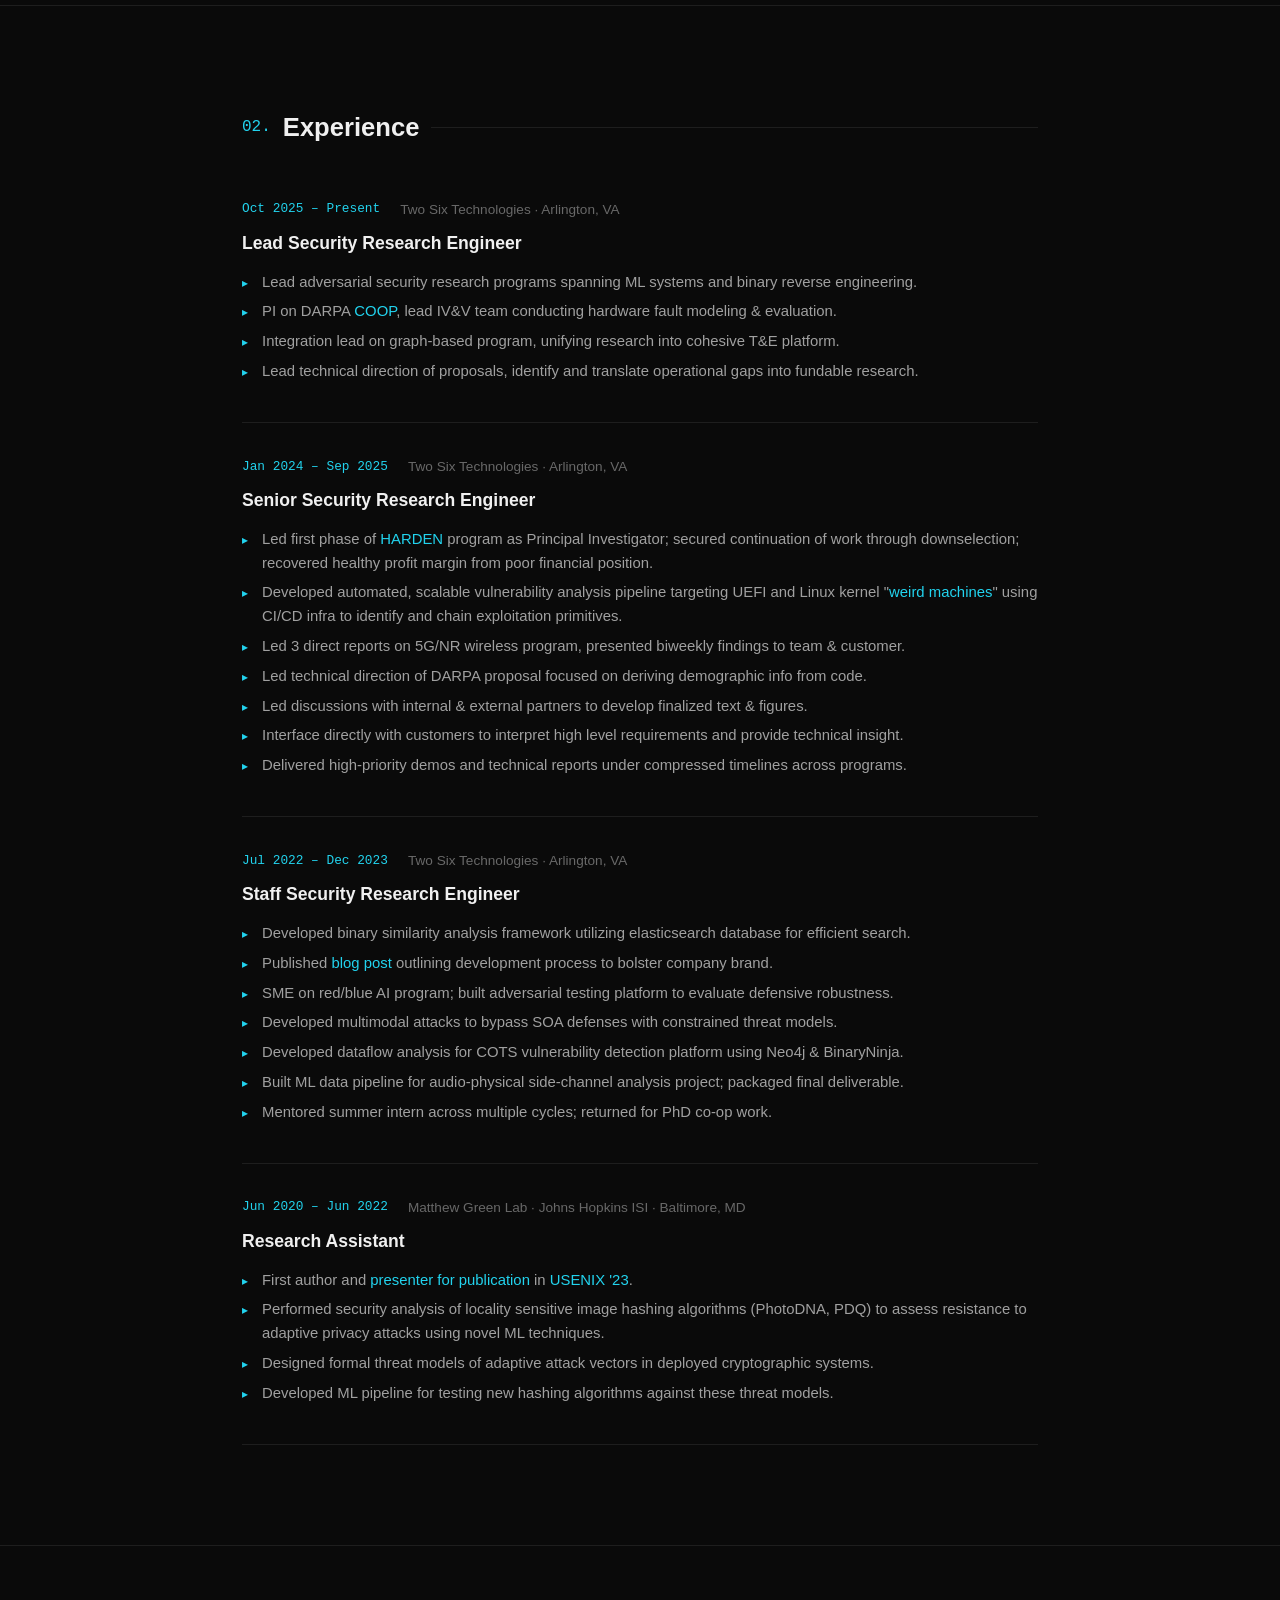
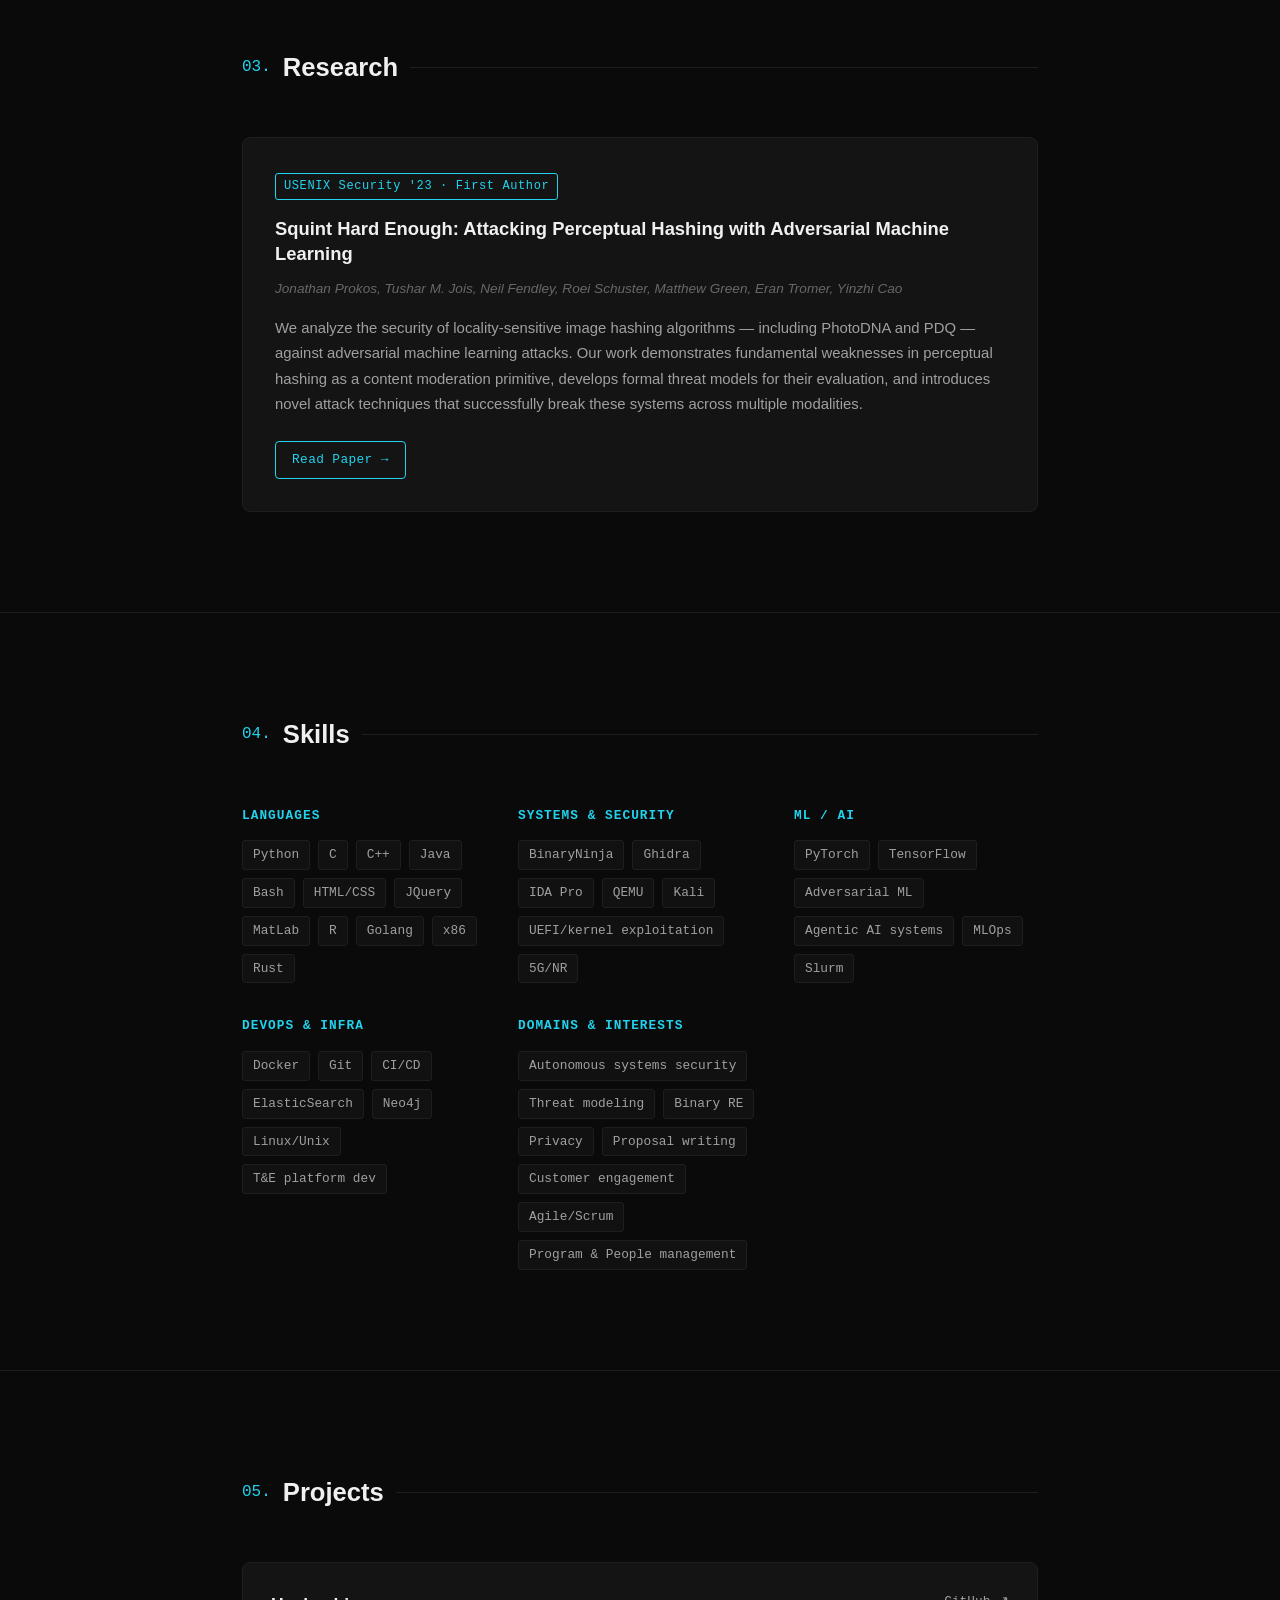
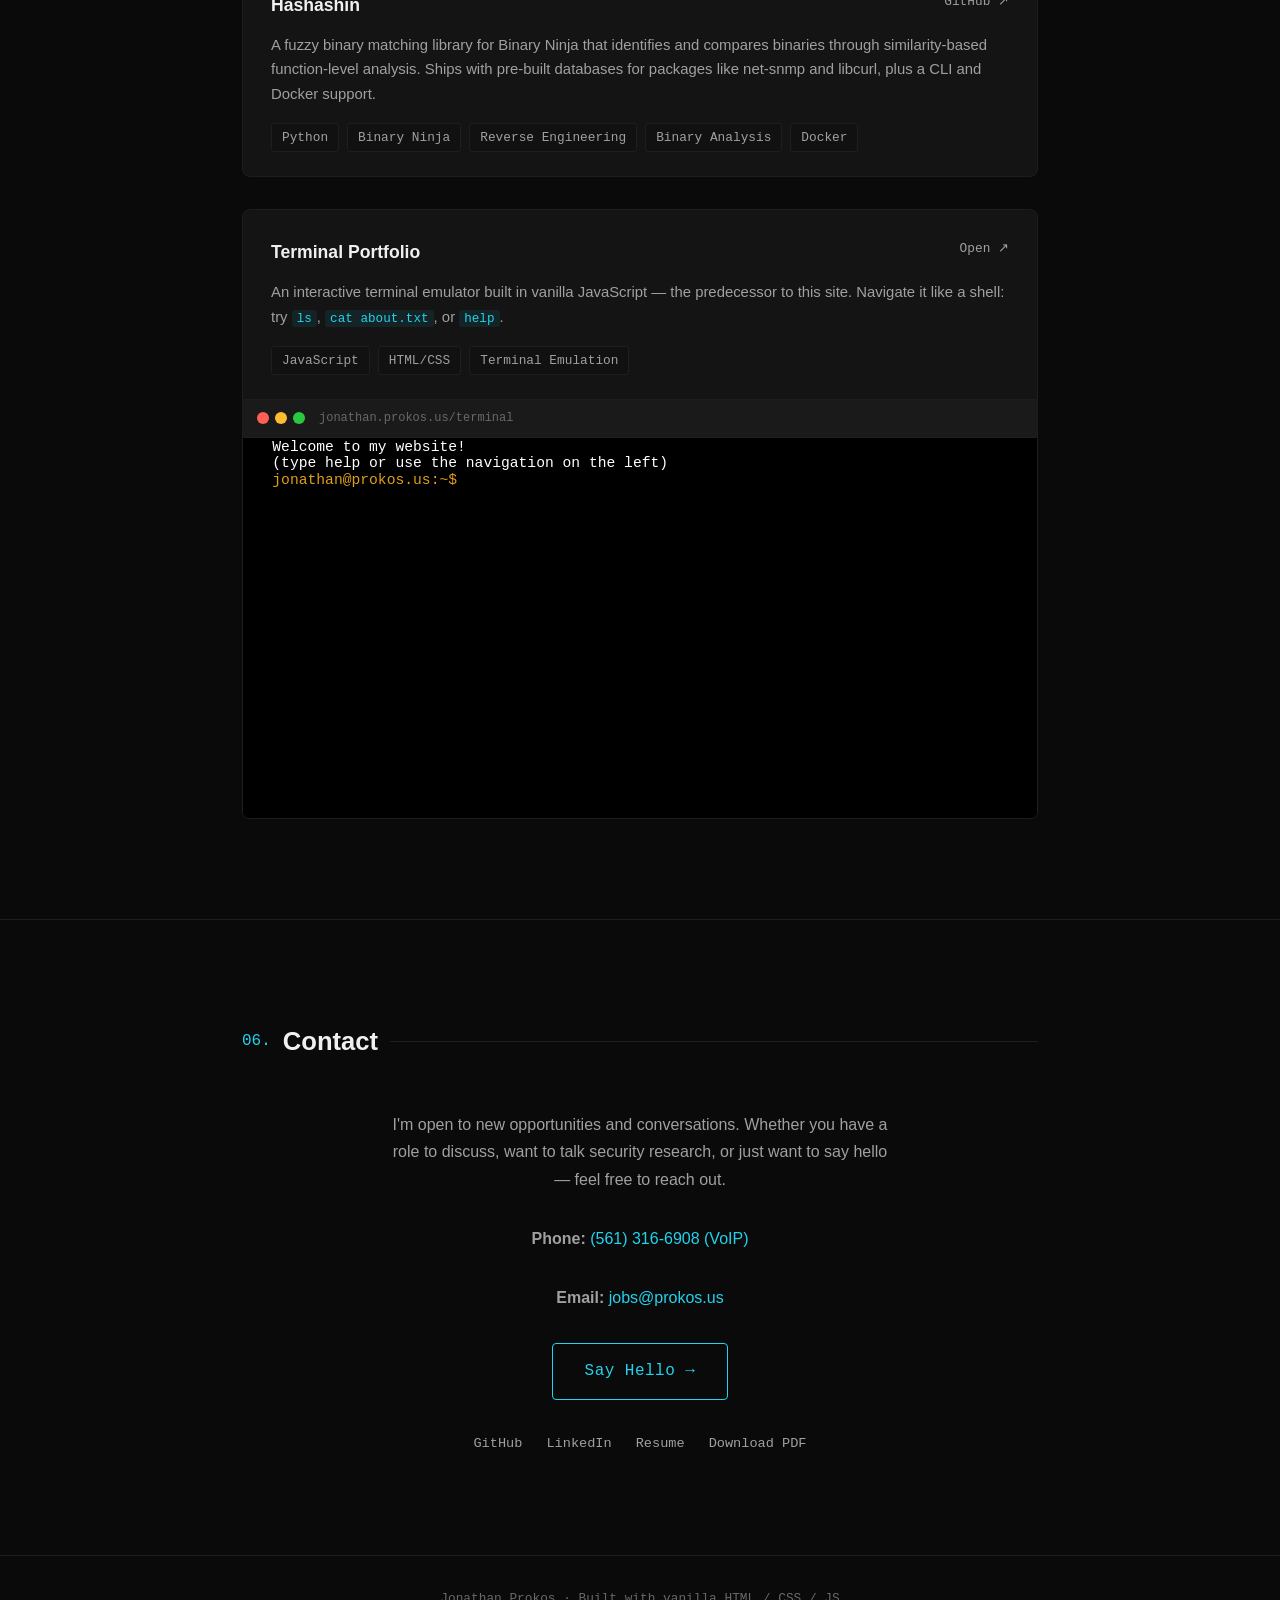
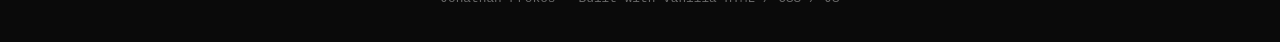
==== commit 6c601786: "remove tags" ====
--- a/index.html
+++ b/index.html
@@ -55,9 +55,9 @@
         <div class="hero-content">
             <p class="hero-greeting">Hi, I'm</p>
             <h1 class="hero-name">Jonathan Prokos</h1>
-            <h2 class="hero-title">Lead Security Research Engineer | Active TS [cite: 3]</h2>
+            <h2 class="hero-title">Lead Security Research Engineer | Active TS</h2>
             <p class="hero-bio">
-                I lead adversarial security research programs spanning ML systems and binary reverse engineering. Based in Arlington, VA. [cite: 8]
+                I lead adversarial security research programs spanning ML systems and binary reverse engineering. Based in Arlington, VA.
             </p>
             <div class="hero-cta">
                 <a href="https://resume.prokos.us" target="_blank" class="btn btn-primary">View Resume ↗</a>
@@ -85,18 +85,18 @@
                 <div class="about-text">
                     <p>
                         I'm a security researcher and engineer focused on offensive tooling, adversarial machine
-                        learning, and binary vulnerability analysis. [cite: 8] I hold a B.S. in Computer Science (Applied Math & Statistics Minor) and an
+                        learning, and binary vulnerability analysis. I hold a B.S. in Computer Science (Applied Math & Statistics Minor) and an
                         M.S. in Security Informatics (
                         <strong><a href="https://www.cs.jhu.edu/news/two-cybersecurity-students-named-2021-gerald-m-masson-fellows/" target="_blank">Masson Fellowship</a></strong>) from
-                        <strong>Johns Hopkins University</strong>[cite: 23], where I conducted peer-reviewed research
-                        published at <a href="https://www.usenix.org/conference/usenixsecurity23/presentation/prokos" target="_blank">USENIX Security '23</a>. [cite: 18]
+                        <strong>Johns Hopkins University</strong>, where I conducted peer-reviewed research
+                        published at <a href="https://www.usenix.org/conference/usenixsecurity23/presentation/prokos" target="_blank">USENIX Security '23</a>.
                     </p>
                     <p>
-                        At <strong>Two Six Technologies</strong> [cite: 5], I am the PI on <a href="https://www.darpa.mil/research/programs/coop-continuous-correctness" target="_blank">COOP</a> and lead the IV&V team conducting hardware fault modeling & evaluation. [cite: 8] I serve as the integration lead on a graph-based program, unifying research into a cohesive T&E platform, and I lead the technical direction of proposals by identifying and translating operational gaps into fundable research. [cite: 8]
+                        At <strong>Two Six Technologies</strong>, I am the PI on <a href="https://www.darpa.mil/research/programs/coop-continuous-correctness" target="_blank">COOP</a> and lead the IV&V team conducting hardware fault modeling & evaluation. I serve as the integration lead on a graph-based program, unifying research into a cohesive T&E platform, and I lead the technical direction of proposals by identifying and translating operational gaps into fundable research.
                     </p>
                     <p>
                         I'm drawn to problems at the edge of what's known — particularly where AI capabilities
-                        and security intersect, and where the adversarial angle hasn't been fully mapped. [cite: 27]
+                        and security intersect, and where the adversarial angle hasn't been fully mapped.
                     </p>
                 </div>
                 <div class="about-img">
@@ -114,62 +114,62 @@
                 <div class="timeline-item">
                     <div class="timeline-meta">
                         <span class="timeline-date">Oct 2025 – Present</span>
-                        <span class="timeline-company">Two Six Technologies &middot; Arlington, VA [cite: 7]</span>
-                    </div>
-                    <h3 class="timeline-role">Lead Security Research Engineer [cite: 6]</h3>
+                        <span class="timeline-company">Two Six Technologies &middot; Arlington, VA</span>
+                    </div>
+                    <h3 class="timeline-role">Lead Security Research Engineer</h3>
                     <ul class="timeline-bullets">
-                        <li>Lead adversarial security research programs spanning ML systems and binary reverse engineering. [cite: 8]</li>
-                        <li>PI on DARPA <a href="https://www.darpa.mil/research/programs/coop-continuous-correctness" target="_blank">COOP</a>, lead IV&V team conducting hardware fault modeling & evaluation. [cite: 8]</li>
-                        <li>Integration lead on graph-based program, unifying research into cohesive T&E platform. [cite: 8]</li>
-                        <li>Lead technical direction of proposals, identify and translate operational gaps into fundable research. [cite: 8]</li>
+                        <li>Lead adversarial security research programs spanning ML systems and binary reverse engineering.</li>
+                        <li>PI on DARPA <a href="https://www.darpa.mil/research/programs/coop-continuous-correctness" target="_blank">COOP</a>, lead IV&V team conducting hardware fault modeling & evaluation.</li>
+                        <li>Integration lead on graph-based program, unifying research into cohesive T&E platform.</li>
+                        <li>Lead technical direction of proposals, identify and translate operational gaps into fundable research.</li>
                     </ul>
                 </div>
 
                 <div class="timeline-item">
                     <div class="timeline-meta">
-                        <span class="timeline-date">Jan 2024 – Sep 2025 [cite: 9]</span>
+                        <span class="timeline-date">Jan 2024 – Sep 2025</span>
                         <span class="timeline-company">Two Six Technologies &middot; Arlington, VA</span>
                     </div>
-                    <h3 class="timeline-role">Senior Security Research Engineer [cite: 10]</h3>
+                    <h3 class="timeline-role">Senior Security Research Engineer</h3>
                     <ul class="timeline-bullets">
-                        <li>Led first phase of <a href="https://www.darpa.mil/research/programs/hardening-development-toolchains-against-emergent-execution-engines" target="_blank">HARDEN</a> program as Principal Investigator; secured continuation of work through downselection; recovered healthy profit margin from poor financial position. [cite: 10, 11]</li>
-                        <li>Developed automated, scalable vulnerability analysis pipeline targeting UEFI and Linux kernel "<a href="https://langsec.org/papers/Bratus.pdf" target="_blank">weird machines</a>" using CI/CD infra to identify and chain exploitation primitives. [cite: 12]</li>
-                        <li>Led 3 direct reports on 5G/NR wireless program, presented biweekly findings to team & customer. [cite: 12]</li>
-                        <li>Led technical direction of DARPA proposal focused on deriving demographic info from code. [cite: 12]</li>
-                        <li>Led discussions with internal & external partners to develop finalized text & figures. [cite: 12]</li>
-                        <li>Interface directly with customers to interpret high level requirements and provide technical insight. [cite: 12]</li>
-                        <li>Delivered high-priority demos and technical reports under compressed timelines across programs. [cite: 12]</li>
+                        <li>Led first phase of <a href="https://www.darpa.mil/research/programs/hardening-development-toolchains-against-emergent-execution-engines" target="_blank">HARDEN</a> program as Principal Investigator; secured continuation of work through downselection; recovered healthy profit margin from poor financial position.</li>
+                        <li>Developed automated, scalable vulnerability analysis pipeline targeting UEFI and Linux kernel "<a href="https://langsec.org/papers/Bratus.pdf" target="_blank">weird machines</a>" using CI/CD infra to identify and chain exploitation primitives.</li>
+                        <li>Led 3 direct reports on 5G/NR wireless program, presented biweekly findings to team & customer.</li>
+                        <li>Led technical direction of DARPA proposal focused on deriving demographic info from code.</li>
+                        <li>Led discussions with internal & external partners to develop finalized text & figures.</li>
+                        <li>Interface directly with customers to interpret high level requirements and provide technical insight.</li>
+                        <li>Delivered high-priority demos and technical reports under compressed timelines across programs.</li>
                     </ul>
                 </div>
 
                 <div class="timeline-item">
                     <div class="timeline-meta">
-                        <span class="timeline-date">Jul 2022 – Dec 2023 [cite: 13]</span>
+                        <span class="timeline-date">Jul 2022 – Dec 2023</span>
                         <span class="timeline-company">Two Six Technologies &middot; Arlington, VA</span>
                     </div>
-                    <h3 class="timeline-role">Staff Security Research Engineer [cite: 13]</h3>
+                    <h3 class="timeline-role">Staff Security Research Engineer</h3>
                     <ul class="timeline-bullets">
-                        <li>Developed binary similarity analysis framework utilizing elasticsearch database for efficient search. [cite: 14]</li>
-                        <li>Published <a href="https://twosixtech.com/blog/hashashin-update/" target="_blank">blog post</a> outlining development process to bolster company brand. [cite: 14]</li>
-                        <li>SME on red/blue AI program; built adversarial testing platform to evaluate defensive robustness. [cite: 15]</li>
-                        <li>Developed multimodal attacks to bypass SOA defenses with constrained threat models. [cite: 15]</li>
-                        <li>Developed dataflow analysis for COTS vulnerability detection platform using Neo4j & BinaryNinja. [cite: 15]</li>
-                        <li>Built ML data pipeline for audio-physical side-channel analysis project; packaged final deliverable. [cite: 15, 16]</li>
-                        <li>Mentored summer intern across multiple cycles; returned for PhD co-op work. [cite: 16]</li>
+                        <li>Developed binary similarity analysis framework utilizing elasticsearch database for efficient search.</li>
+                        <li>Published <a href="https://twosixtech.com/blog/hashashin-update/" target="_blank">blog post</a> outlining development process to bolster company brand.</li>
+                        <li>SME on red/blue AI program; built adversarial testing platform to evaluate defensive robustness.</li>
+                        <li>Developed multimodal attacks to bypass SOA defenses with constrained threat models.</li>
+                        <li>Developed dataflow analysis for COTS vulnerability detection platform using Neo4j & BinaryNinja.</li>
+                        <li>Built ML data pipeline for audio-physical side-channel analysis project; packaged final deliverable.</li>
+                        <li>Mentored summer intern across multiple cycles; returned for PhD co-op work.</li>
                     </ul>
                 </div>
 
                 <div class="timeline-item">
                     <div class="timeline-meta">
-                        <span class="timeline-date">Jun 2020 – Jun 2022 [cite: 19]</span>
-                        <span class="timeline-company">Matthew Green Lab &middot; Johns Hopkins ISI &middot; Baltimore, MD [cite: 17]</span>
-                    </div>
-                    <h3 class="timeline-role">Research Assistant [cite: 18]</h3>
+                        <span class="timeline-date">Jun 2020 – Jun 2022</span>
+                        <span class="timeline-company">Matthew Green Lab &middot; Johns Hopkins ISI &middot; Baltimore, MD</span>
+                    </div>
+                    <h3 class="timeline-role">Research Assistant</h3>
                     <ul class="timeline-bullets">
-                        <li>First author and <a href="https://youtu.be/v1xeIHyTg-c?si=Yo-_Xtzx30SiJJt8" target="_blank">presenter for publication</a> in <a href="https://www.usenix.org/conference/usenixsecurity23/presentation/prokos" target="_blank">USENIX '23</a>. [cite: 18]</li>
-                        <li>Performed security analysis of locality sensitive image hashing algorithms (PhotoDNA, PDQ) to assess resistance to adaptive privacy attacks using novel ML techniques. [cite: 20]</li>
-                        <li>Designed formal threat models of adaptive attack vectors in deployed cryptographic systems. [cite: 20]</li>
-                        <li>Developed ML pipeline for testing new hashing algorithms against these threat models. [cite: 20]</li>
+                        <li>First author and <a href="https://youtu.be/v1xeIHyTg-c?si=Yo-_Xtzx30SiJJt8" target="_blank">presenter for publication</a> in <a href="https://www.usenix.org/conference/usenixsecurity23/presentation/prokos" target="_blank">USENIX '23</a>.</li>
+                        <li>Performed security analysis of locality sensitive image hashing algorithms (PhotoDNA, PDQ) to assess resistance to adaptive privacy attacks using novel ML techniques.</li>
+                        <li>Designed formal threat models of adaptive attack vectors in deployed cryptographic systems.</li>
+                        <li>Developed ML pipeline for testing new hashing algorithms against these threat models.</li>
                     </ul>
                 </div>
 
@@ -181,7 +181,7 @@
         <div class="container">
             <h2 class="section-title"><span class="accent">03.</span> Research</h2>
             <div class="research-card">
-                <div class="research-badge"><a href="https://www.usenix.org/conference/usenixsecurity23/presentation/prokos" target="_blank">USENIX Security '23</a> &middot; First Author [cite: 18]</div>
+                <div class="research-badge"><a href="https://www.usenix.org/conference/usenixsecurity23/presentation/prokos" target="_blank">USENIX Security '23</a> &middot; First Author</div>
                 <h3 class="research-title">Squint Hard Enough: Attacking Perceptual Hashing with Adversarial Machine Learning</h3>
                 <p class="research-authors">Jonathan Prokos, Tushar M. Jois, Neil Fendley, Roei Schuster, Matthew Green, Eran Tromer, Yinzhi Cao</p>
                 <p class="research-abstract">
@@ -206,28 +206,28 @@
                     <div class="tags">
                         <span>Python</span><span>C</span><span>C++</span><span>Java</span><span>Bash</span>
                         <span>HTML/CSS</span><span>JQuery</span><span>MatLab</span><span>R</span><span>Golang</span>
-                        <span>x86</span><span>Rust</span> [cite: 26]
+                        <span>x86</span><span>Rust</span>
                     </div>
                 </div>
                 <div class="skill-group">
                     <h4>Systems & Security</h4>
                     <div class="tags">
                         <span>BinaryNinja</span><span>Ghidra</span><span>IDA Pro</span><span>QEMU</span>
-                        <span>Kali</span><span>UEFI/kernel exploitation</span><span>5G/NR</span> [cite: 27]
+                        <span>Kali</span><span>UEFI/kernel exploitation</span><span>5G/NR</span>
                     </div>
                 </div>
                 <div class="skill-group">
                     <h4>ML / AI</h4>
                     <div class="tags">
                         <span>PyTorch</span><span>TensorFlow</span><span>Adversarial ML</span>
-                        <span>Agentic AI systems</span><span>MLOps</span><span>Slurm</span> [cite: 26]
+                        <span>Agentic AI systems</span><span>MLOps</span><span>Slurm</span>
                     </div>
                 </div>
                 <div class="skill-group">
                     <h4>DevOps & Infra</h4>
                     <div class="tags">
                         <span>Docker</span><span>Git</span><span>CI/CD</span><span>ElasticSearch</span>
-                        <span>Neo4j</span><span>Linux/Unix</span><span>T&E platform dev</span> [cite: 27]
+                        <span>Neo4j</span><span>Linux/Unix</span><span>T&E platform dev</span>
                     </div>
                 </div>
                 <div class="skill-group">
@@ -235,7 +235,7 @@
                     <div class="tags">
                         <span>Autonomous systems security</span><span>Threat modeling</span><span>Binary RE</span>
                         <span>Privacy</span><span>Proposal writing</span><span>Customer engagement</span>
-                        <span>Agile/Scrum</span><span>Program & People management</span> [cite: 27]
+                        <span>Agile/Scrum</span><span>Program & People management</span>
                     </div>
                 </div>
             </div>
@@ -312,8 +312,8 @@
                     want to talk security research, or just want to say hello — feel free to reach out.
                 </p>
                 <div class="contact-info" style="margin-bottom: 2rem;">
-                    <p><strong>Phone:</strong> <a href="tel:+15613166908">(561) 316-6908 (VoIP) [cite: 2]</a></p>
-                    <p><strong>Email:</strong> <a href="mailto:jobs@prokos.us">jobs@prokos.us</a> [cite: 2]</p>
+                    <p><strong>Phone:</strong> <a href="tel:+15613166908">(561) 316-6908 (VoIP)</a></p>
+                    <p><strong>Email:</strong> <a href="mailto:jobs@prokos.us">jobs@prokos.us</a></p>
                 </div>
                 <a href="mailto:jobs@prokos.us" class="btn btn-primary btn-lg">Say Hello →</a>
                 <div class="contact-links">
